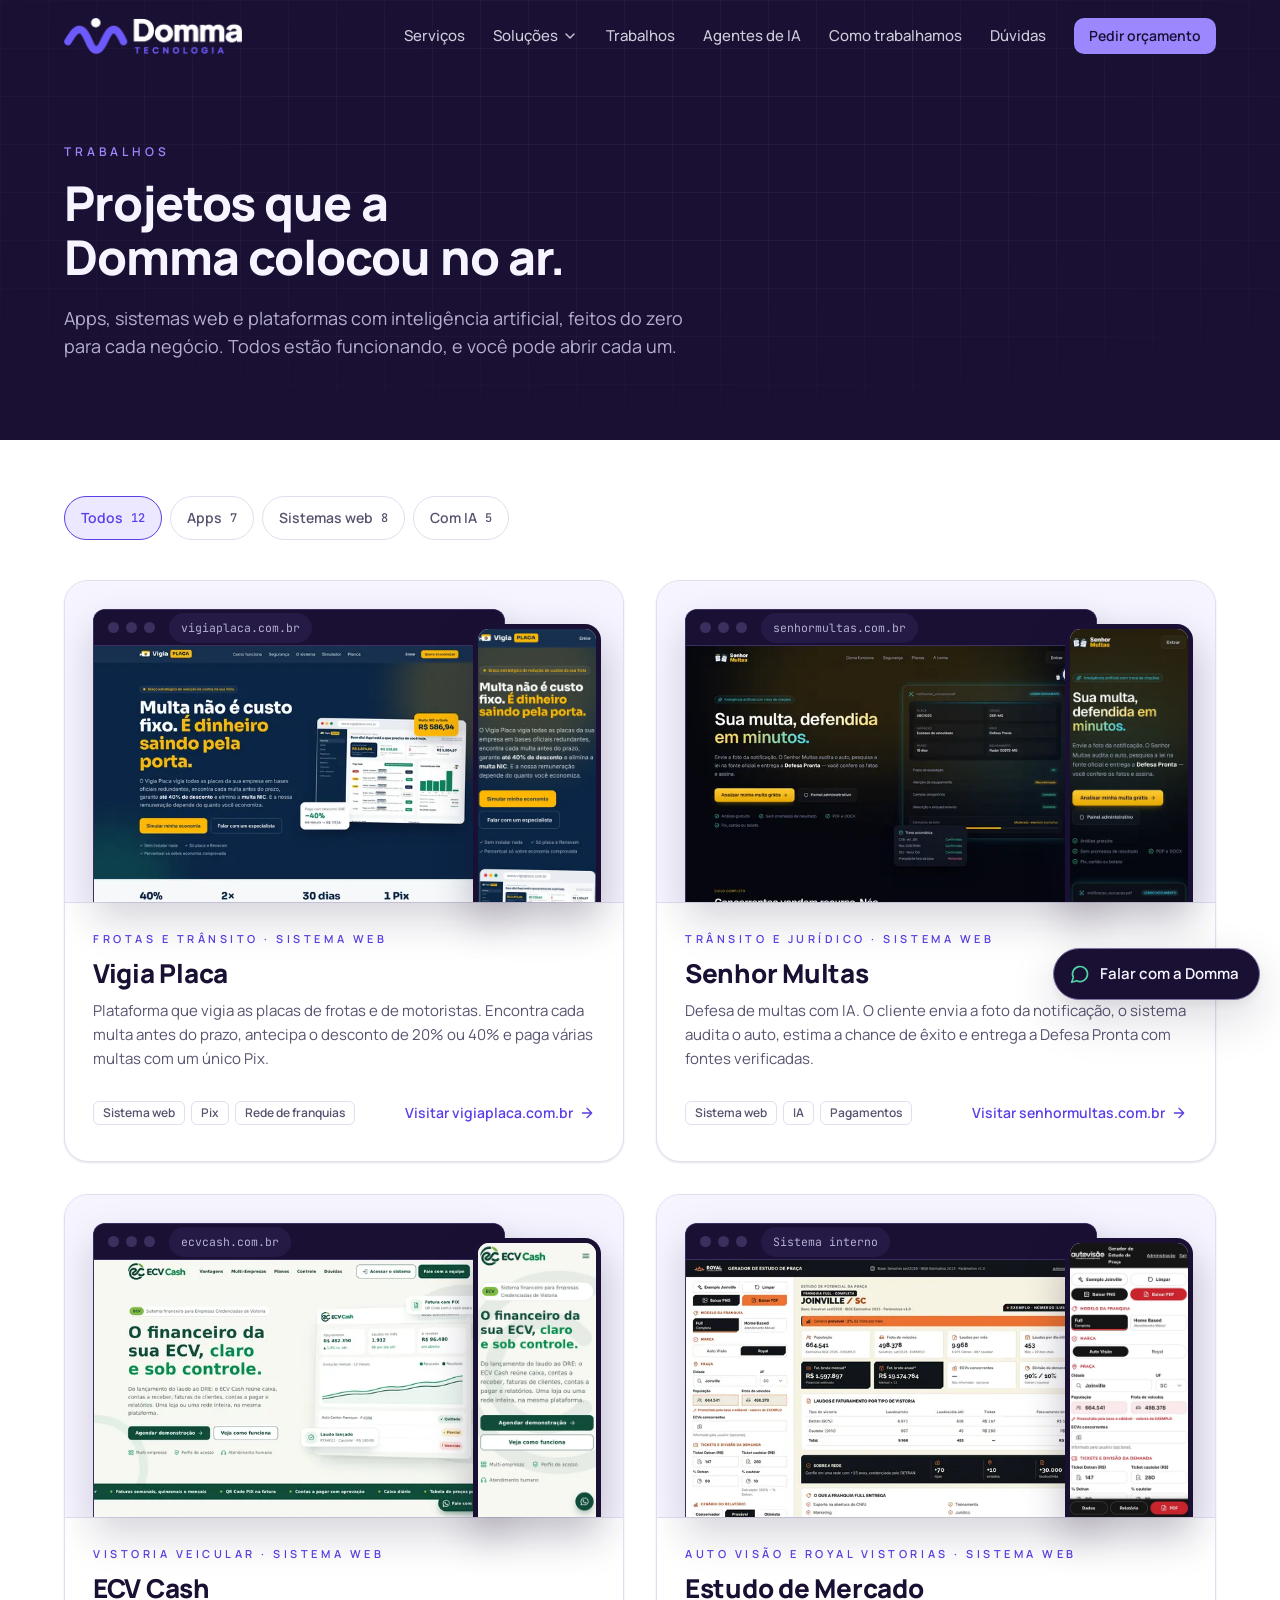
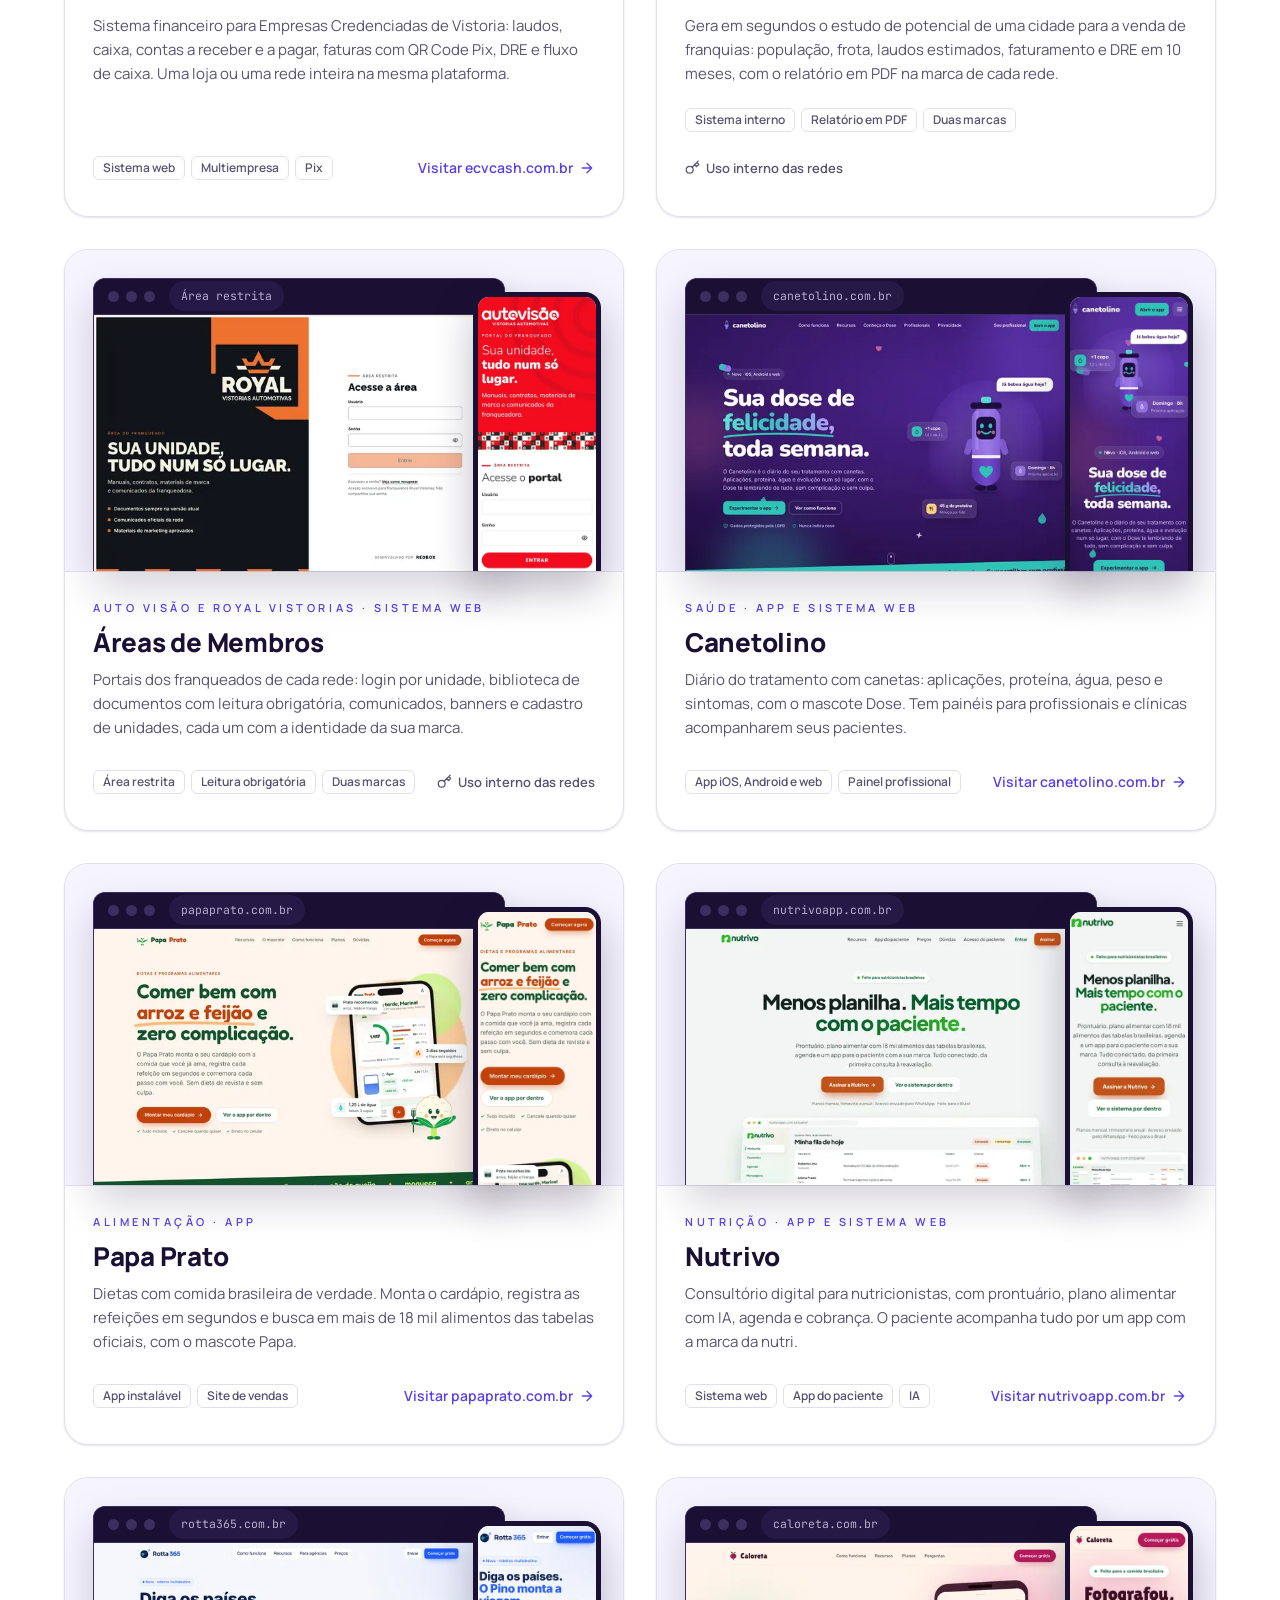
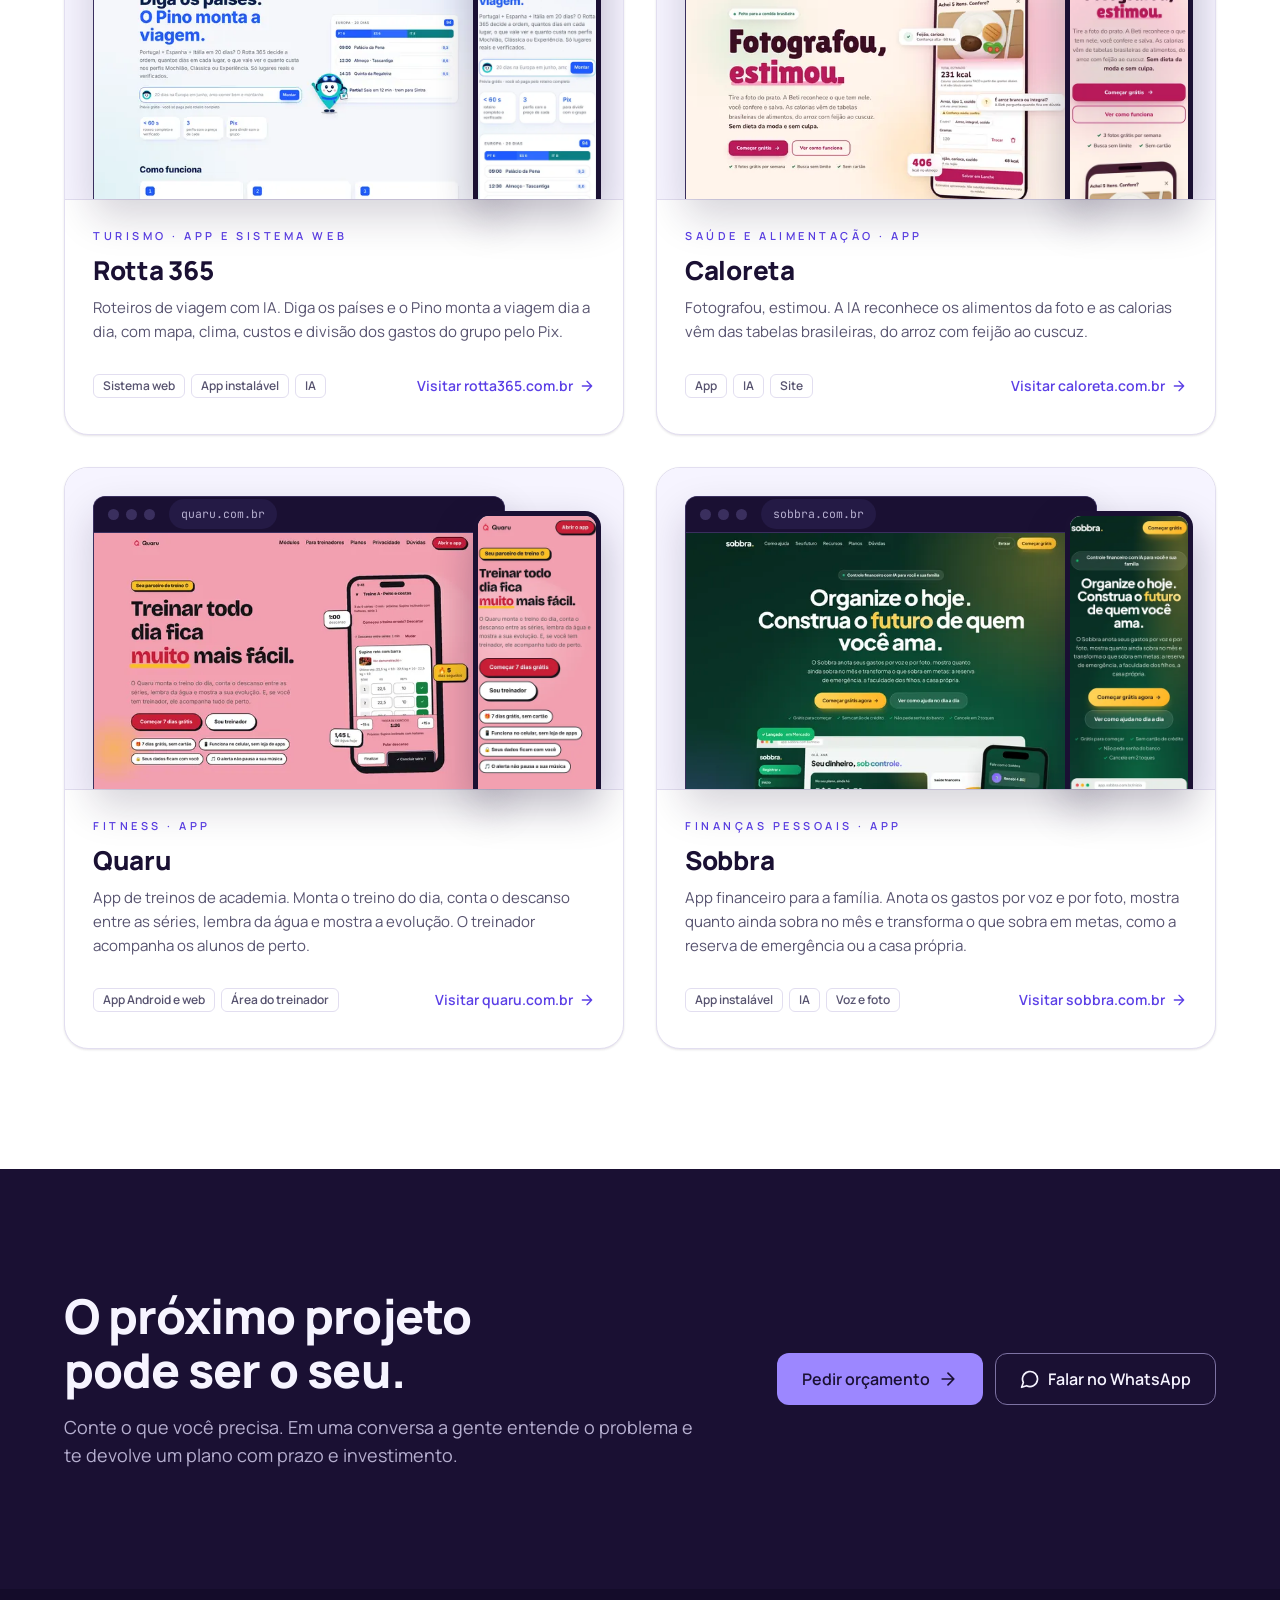
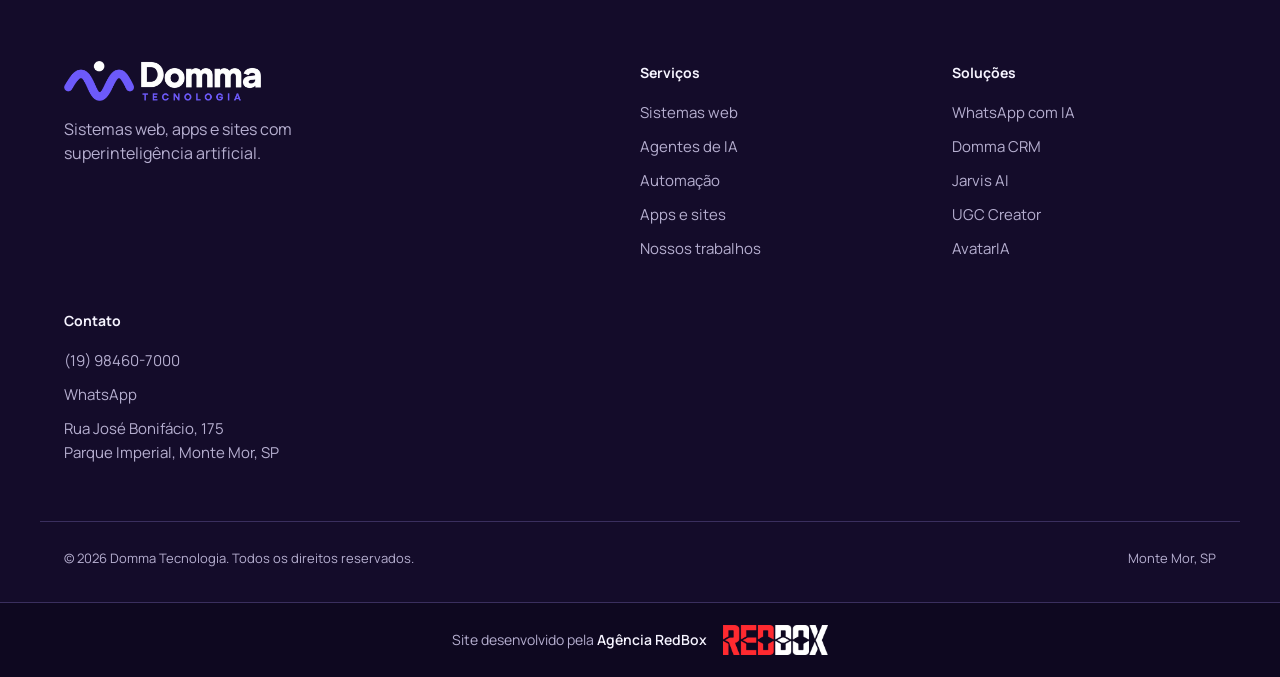
==== trabalhos.html @ 1224f09b "Adiciona ECV Cash, Estudo de Mercado, Áreas de Membros e Sobbra aos trabalhos A página Trabalhos pas" ====
<!doctype html>
<html lang="pt-BR">
<head>
  <meta charset="utf-8">
  <meta name="viewport" content="width=device-width, initial-scale=1">
  <title>Trabalhos · Domma Tecnologia</title>
  <meta name="description" content="Apps, sistemas web e plataformas com IA que a Domma Tecnologia desenvolveu e colocou no ar, para negócios de vistoria, trânsito, saúde, nutrição, turismo, fitness e finanças.">
  <meta name="theme-color" content="#1A1033">
  <!-- Link preview (WhatsApp, Instagram, LinkedIn, Facebook, X).
       Endereço oficial: dommasistemas.com.br. A imagem fica no endereço da Vercel, que funciona mesmo durante mudanças de DNS. -->
  <link rel="canonical" href="https://dommasistemas.com.br/trabalhos">
  <meta property="og:type" content="website">
  <meta property="og:locale" content="pt_BR">
  <meta property="og:site_name" content="Domma Tecnologia">
  <meta property="og:url" content="https://dommasistemas.com.br/trabalhos">
  <meta property="og:title" content="Trabalhos da Domma Tecnologia">
  <meta property="og:description" content="Apps, sistemas web e plataformas com IA que a Domma colocou no ar. Veja os projetos e peça o seu.">
  <meta property="og:image" content="https://site-domma-tecnologia.vercel.app/assets/og-image.png">
  <meta property="og:image:type" content="image/png">
  <meta property="og:image:width" content="1200">
  <meta property="og:image:height" content="630">
  <meta property="og:image:alt" content="Domma Tecnologia: sistemas, agentes de IA e automações que pensam com você.">
  <meta name="twitter:card" content="summary_large_image">
  <meta name="twitter:title" content="Trabalhos da Domma Tecnologia">
  <meta name="twitter:description" content="Sistemas, agentes de IA e automações que pensam com você. Peça um orçamento.">
  <meta name="twitter:image" content="https://site-domma-tecnologia.vercel.app/assets/og-image.png">

  <!-- Favicon -->
  <link rel="icon" href="assets/favicon.svg" type="image/svg+xml">
  <link rel="icon" href="assets/favicon-32.png" type="image/png" sizes="32x32">
  <link rel="apple-touch-icon" href="assets/apple-touch-icon.png" sizes="180x180">
  <link rel="manifest" href="site.webmanifest">
  <link rel="preconnect" href="https://fonts.googleapis.com">
  <link rel="preconnect" href="https://fonts.gstatic.com" crossorigin>
  <link href="https://fonts.googleapis.com/css2?family=JetBrains+Mono:wght@400;500;600&family=Manrope:wght@400;500;600;700;800&display=swap" rel="stylesheet">
  <link rel="stylesheet" href="styles.css">
</head>
<body class="pagina-trabalhos">
  <!-- Sprite: sinal Domma + ícones (traço Lucide, 2px, pontas arredondadas) -->
  <svg width="0" height="0" style="position:absolute" aria-hidden="true">
    <symbol id="sinal" viewBox="158 158 604 346">
      <circle class="sinal-dot" cx="459.5" cy="204.5" r="43.5"/>
      <path class="sinal-wave" d="M197 384C228 328 268 271 312 271C372 271 404 465 465 465C526 465 572 271 621 271C672 271 694 328 723 384" fill="none" stroke-width="73" stroke-linecap="round"/>
    </symbol>
    <symbol id="i-layout" viewBox="0 0 24 24"><rect x="3" y="3" width="18" height="18" rx="2"/><path d="M3 9h18M9 21V9"/></symbol>
    <symbol id="i-bot" viewBox="0 0 24 24"><path d="M12 8V4H8"/><rect x="4" y="8" width="16" height="12" rx="2"/><path d="M2 14h2M20 14h2M15 13v2M9 13v2"/></symbol>
    <symbol id="i-workflow" viewBox="0 0 24 24"><rect x="3" y="3" width="8" height="8" rx="2"/><path d="M7 11v4a2 2 0 0 0 2 2h4"/><rect x="13" y="13" width="8" height="8" rx="2"/></symbol>
    <symbol id="i-phone-app" viewBox="0 0 24 24"><rect x="5" y="2" width="14" height="20" rx="2"/><path d="M12 18h.01"/></symbol>
    <symbol id="i-plug" viewBox="0 0 24 24"><path d="M12 22v-5M9 8V2M15 8V2M18 8v5a4 4 0 0 1-4 4h-4a4 4 0 0 1-4-4V8z"/></symbol>
    <symbol id="i-compass" viewBox="0 0 24 24"><circle cx="12" cy="12" r="10"/><path d="m16.24 7.76-2.12 6.36-6.36 2.12 2.12-6.36z"/></symbol>
    <symbol id="i-arrow" viewBox="0 0 24 24"><path d="M5 12h14M12 5l7 7-7 7"/></symbol>
    <symbol id="i-check" viewBox="0 0 24 24"><path d="M20 6 9 17l-5-5"/></symbol>
    <symbol id="i-plus" viewBox="0 0 24 24"><path d="M5 12h14M12 5v14"/></symbol>
    <symbol id="i-map" viewBox="0 0 24 24"><path d="M20 10c0 5-5.5 10.2-7.4 11.8a1 1 0 0 1-1.2 0C9.5 20.2 4 15 4 10a8 8 0 0 1 16 0"/><circle cx="12" cy="10" r="3"/></symbol>
    <symbol id="i-phone" viewBox="0 0 24 24"><path d="M22 16.92v3a2 2 0 0 1-2.18 2 19.8 19.8 0 0 1-8.63-3.07 19.5 19.5 0 0 1-6-6A19.8 19.8 0 0 1 2.12 4.18 2 2 0 0 1 4.11 2h3a2 2 0 0 1 2 1.72c.13.96.36 1.9.7 2.81a2 2 0 0 1-.45 2.11L8.09 9.91a16 16 0 0 0 6 6l1.27-1.27a2 2 0 0 1 2.11-.45c.91.34 1.85.57 2.81.7A2 2 0 0 1 22 16.92"/></symbol>
    <symbol id="i-message" viewBox="0 0 24 24"><path d="M7.9 20A9 9 0 1 0 4 16.1L2 22z"/></symbol>
    <symbol id="i-calendar" viewBox="0 0 24 24"><rect x="3" y="4" width="18" height="18" rx="2"/><path d="M16 2v4M8 2v4M3 10h18"/></symbol>
    <symbol id="i-code" viewBox="0 0 24 24"><path d="m16 18 6-6-6-6M8 6l-6 6 6 6"/></symbol>
    <symbol id="i-key" viewBox="0 0 24 24"><circle cx="7.5" cy="15.5" r="5.5"/><path d="m21 2-9.6 9.6M15.5 7.5l3 3L22 7l-3-3"/></symbol>
    <symbol id="i-users" viewBox="0 0 24 24"><path d="M16 21v-2a4 4 0 0 0-4-4H6a4 4 0 0 0-4 4v2"/><circle cx="9" cy="7" r="4"/><path d="M22 21v-2a4 4 0 0 0-3-3.87M16 3.13a4 4 0 0 1 0 7.75"/></symbol>
    <symbol id="i-target" viewBox="0 0 24 24"><circle cx="12" cy="12" r="10"/><circle cx="12" cy="12" r="6"/><circle cx="12" cy="12" r="2"/></symbol>
    <symbol id="i-shield" viewBox="0 0 24 24"><path d="M20 13c0 5-3.5 7.5-7.66 8.95a1 1 0 0 1-.67-.01C7.5 20.5 4 18 4 13V6a1 1 0 0 1 1-1c2 0 4.5-1.2 6.24-2.72a1.17 1.17 0 0 1 1.52 0C14.51 3.81 17 5 19 5a1 1 0 0 1 1 1z"/></symbol>
    <symbol id="i-menu" viewBox="0 0 24 24"><path d="M4 6h16M4 12h16M4 18h16"/></symbol>
    <symbol id="i-chevron" viewBox="0 0 24 24"><path d="m6 9 6 6 6-6"/></symbol>
    <symbol id="i-x" viewBox="0 0 24 24"><path d="M18 6 6 18M6 6l12 12"/></symbol>
  </svg>

  <a class="skip" href="#conteudo">Pular para o conteúdo</a>

  <!-- ============ NAV ============ -->
  <header class="nav" id="nav">
    <div class="container nav-inner">
      <a href="/" class="logo" aria-label="Domma Tecnologia, voltar ao topo">
        <img class="logo-img logo-img-escuro" src="assets/domma-logo-escuro-720.png" width="720" height="146" alt="Domma Tecnologia"><img class="logo-img logo-img-claro" src="assets/domma-logo-claro-720.png" width="720" height="146" alt="" aria-hidden="true">
      </a>
      <nav class="nav-links" id="nav-links" aria-label="Principal">
        <a href="/#servicos">Serviços</a>
        <div class="nav-drop" id="nav-drop">
          <button type="button" class="nav-drop-btn" id="nav-drop-btn" aria-expanded="false" aria-controls="menu-solucoes">Soluções <svg class="ic" aria-hidden="true"><use href="#i-chevron"/></svg></button>
          <div class="nav-drop-menu" id="menu-solucoes">
            <a href="/#domma-chat"><b>WhatsApp com IA</b><span>Domma Chat</span></a>
            <a href="/#domma-crm"><b>Domma CRM</b><span>Funil de vendas sem código</span></a>
            <a href="/#jarvis-ai"><b>Jarvis AI</b><span>Assistente pessoal com IA</span><em>Acesso antecipado</em></a>
            <a href="/#ugc-creator"><b>UGC Creator</b><span>Vídeos UGC com IA</span><em>Acesso antecipado</em></a>
            <a href="/#avatar-ia"><b>AvatarIA</b><span>Gêmeo digital em vídeo</span><em>Acesso antecipado</em></a>
            <a class="nav-drop-todos" href="/#solucoes">Ver todas as soluções <svg class="ic" aria-hidden="true"><use href="#i-arrow"/></svg></a>
          </div>
        </div>
        <a href="/trabalhos">Trabalhos</a>
        <a href="/#agentes">Agentes de IA</a>
        <a href="/#processo">Como trabalhamos</a>
        <a href="/#faq">Dúvidas</a>
        <a href="/#contato" class="btn btn-primary btn-sm nav-cta">Pedir orçamento</a>
      </nav>
      <button class="nav-toggle" id="nav-toggle" aria-label="Abrir menu" aria-expanded="false" aria-controls="nav-links">
        <svg class="ic"><use href="#i-menu"/></svg>
      </button>
    </div>
  </header>

  <main id="conteudo">
    <section class="trabalhos-hero">
      <div class="hero-grid" aria-hidden="true"></div>
      <div class="container">
        <p class="eyebrow eyebrow-inverse reveal">Trabalhos</p>
        <h1 class="display reveal">Projetos que a Domma colocou no ar.</h1>
        <p class="body-lg reveal">Apps, sistemas web e plataformas com inteligência artificial, feitos do zero para cada negócio. Todos estão funcionando, e você pode abrir cada um.</p>
      </div>
    </section>

    <section class="section trabalhos-lista">
      <div class="container">
          <div class="filtros" role="group" aria-label="Filtrar trabalhos">
            <button type="button" class="filtro" aria-pressed="true" data-filtro="todos">Todos <span>12</span></button>
            <button type="button" class="filtro" aria-pressed="false" data-filtro="app">Apps <span>7</span></button>
            <button type="button" class="filtro" aria-pressed="false" data-filtro="sistema">Sistemas web <span>8</span></button>
            <button type="button" class="filtro" aria-pressed="false" data-filtro="ia">Com IA <span>5</span></button>
          </div>
        <p class="filtro-vazio" id="filtro-vazio" hidden>Nenhum trabalho nessa categoria.</p>
        <div class="trabalhos-grade" id="trabalhos-grade">
        <article class="trabalho reveal" id="vigia-placa" data-filtros="sistema">
          <div class="trabalho-midia">
            <div class="janela">
              <div class="janela-barra"><span class="dots"><i></i><i></i><i></i></span><span class="janela-url mono">vigiaplaca.com.br</span></div>
              <img src="assets/trabalhos/vigia-placa.webp" srcset="assets/trabalhos/vigia-placa-600.webp 600w, assets/trabalhos/vigia-placa.webp 1200w" sizes="(max-width: 860px) 100vw, 560px" width="1200" height="750" alt="Página do Vigia Placa no computador" loading="lazy">
            </div>
            <img class="trabalho-cel" src="assets/trabalhos/vigia-placa-cel.webp" width="300" height="650" alt="Página do Vigia Placa no celular" loading="lazy">
          </div>
          <div class="trabalho-corpo">
            <p class="eyebrow">Frotas e trânsito · Sistema web</p>
            <h2>Vigia Placa</h2>
            <p>Plataforma que vigia as placas de frotas e de motoristas. Encontra cada multa antes do prazo, antecipa o desconto de 20% ou 40% e paga várias multas com um único Pix.</p>
            <div class="trabalho-rodape">
              <div class="badges"><span class="badge">Sistema web</span><span class="badge">Pix</span><span class="badge">Rede de franquias</span></div>
              <a class="trabalho-link" href="https://www.vigiaplaca.com.br" target="_blank" rel="noopener">Visitar vigiaplaca.com.br <svg class="ic" aria-hidden="true"><use href="#i-arrow"/></svg></a>
            </div>
          </div>
        </article>
        <article class="trabalho reveal" id="senhor-multas" data-filtros="sistema ia">
          <div class="trabalho-midia">
            <div class="janela">
              <div class="janela-barra"><span class="dots"><i></i><i></i><i></i></span><span class="janela-url mono">senhormultas.com.br</span></div>
              <img src="assets/trabalhos/senhor-multas.webp" srcset="assets/trabalhos/senhor-multas-600.webp 600w, assets/trabalhos/senhor-multas.webp 1200w" sizes="(max-width: 860px) 100vw, 560px" width="1200" height="750" alt="Página do Senhor Multas no computador" loading="lazy">
            </div>
            <img class="trabalho-cel" src="assets/trabalhos/senhor-multas-cel.webp" width="300" height="650" alt="Página do Senhor Multas no celular" loading="lazy">
          </div>
          <div class="trabalho-corpo">
            <p class="eyebrow">Trânsito e jurídico · Sistema web</p>
            <h2>Senhor Multas</h2>
            <p>Defesa de multas com IA. O cliente envia a foto da notificação, o sistema audita o auto, estima a chance de êxito e entrega a Defesa Pronta com fontes verificadas.</p>
            <div class="trabalho-rodape">
              <div class="badges"><span class="badge">Sistema web</span><span class="badge">IA</span><span class="badge">Pagamentos</span></div>
              <a class="trabalho-link" href="https://senhormultas.com.br" target="_blank" rel="noopener">Visitar senhormultas.com.br <svg class="ic" aria-hidden="true"><use href="#i-arrow"/></svg></a>
            </div>
          </div>
        </article>
        <article class="trabalho reveal" id="ecv-cash" data-filtros="sistema">
          <div class="trabalho-midia">
            <div class="janela">
              <div class="janela-barra"><span class="dots"><i></i><i></i><i></i></span><span class="janela-url mono">ecvcash.com.br</span></div>
              <img src="assets/trabalhos/ecv-cash.webp" srcset="assets/trabalhos/ecv-cash-600.webp 600w, assets/trabalhos/ecv-cash.webp 1200w" sizes="(max-width: 860px) 100vw, 560px" width="1200" height="750" alt="Página do ECV Cash no computador" loading="lazy">
            </div>
            <img class="trabalho-cel" src="assets/trabalhos/ecv-cash-cel.webp" width="300" height="650" alt="Página do ECV Cash no celular" loading="lazy">
          </div>
          <div class="trabalho-corpo">
            <p class="eyebrow">Vistoria veicular · Sistema web</p>
            <h2>ECV Cash</h2>
            <p>Sistema financeiro para Empresas Credenciadas de Vistoria: laudos, caixa, contas a receber e a pagar, faturas com QR Code Pix, DRE e fluxo de caixa. Uma loja ou uma rede inteira na mesma plataforma.</p>
            <div class="trabalho-rodape">
              <div class="badges"><span class="badge">Sistema web</span><span class="badge">Multiempresa</span><span class="badge">Pix</span></div>
              <a class="trabalho-link" href="https://ecvcash.com.br" target="_blank" rel="noopener">Visitar ecvcash.com.br <svg class="ic" aria-hidden="true"><use href="#i-arrow"/></svg></a>
            </div>
          </div>
        </article>
        <article class="trabalho reveal" id="estudo-mercado" data-filtros="sistema">
          <div class="trabalho-midia">
            <div class="janela">
              <div class="janela-barra"><span class="dots"><i></i><i></i><i></i></span><span class="janela-url mono">Sistema interno</span></div>
              <img src="assets/trabalhos/estudo-mercado.webp" srcset="assets/trabalhos/estudo-mercado-600.webp 600w, assets/trabalhos/estudo-mercado.webp 1200w" sizes="(max-width: 860px) 100vw, 560px" width="1200" height="750" alt="Página do Estudo de Mercado no computador" loading="lazy">
            </div>
            <img class="trabalho-cel" src="assets/trabalhos/estudo-mercado-cel.webp" width="300" height="650" alt="Página do Estudo de Mercado no celular" loading="lazy">
          </div>
          <div class="trabalho-corpo">
            <p class="eyebrow">Auto Visão e Royal Vistorias · Sistema web</p>
            <h2>Estudo de Mercado</h2>
            <p>Gera em segundos o estudo de potencial de uma cidade para a venda de franquias: população, frota, laudos estimados, faturamento e DRE em 10 meses, com o relatório em PDF na marca de cada rede.</p>
            <div class="trabalho-rodape">
              <div class="badges"><span class="badge">Sistema interno</span><span class="badge">Relatório em PDF</span><span class="badge">Duas marcas</span></div>
              <span class="trabalho-interno"><svg class="ic" aria-hidden="true"><use href="#i-key"/></svg> Uso interno das redes</span>
            </div>
          </div>
        </article>
        <article class="trabalho reveal" id="areas-membros" data-filtros="sistema">
          <div class="trabalho-midia">
            <div class="janela">
              <div class="janela-barra"><span class="dots"><i></i><i></i><i></i></span><span class="janela-url mono">Área restrita</span></div>
              <img src="assets/trabalhos/areas-membros.webp" srcset="assets/trabalhos/areas-membros-600.webp 600w, assets/trabalhos/areas-membros.webp 1200w" sizes="(max-width: 860px) 100vw, 560px" width="1200" height="750" alt="Página do Áreas de Membros no computador" loading="lazy">
            </div>
            <img class="trabalho-cel" src="assets/trabalhos/areas-membros-cel.webp" width="300" height="650" alt="Página do Áreas de Membros no celular" loading="lazy">
          </div>
          <div class="trabalho-corpo">
            <p class="eyebrow">Auto Visão e Royal Vistorias · Sistema web</p>
            <h2>Áreas de Membros</h2>
            <p>Portais dos franqueados de cada rede: login por unidade, biblioteca de documentos com leitura obrigatória, comunicados, banners e cadastro de unidades, cada um com a identidade da sua marca.</p>
            <div class="trabalho-rodape">
              <div class="badges"><span class="badge">Área restrita</span><span class="badge">Leitura obrigatória</span><span class="badge">Duas marcas</span></div>
              <span class="trabalho-interno"><svg class="ic" aria-hidden="true"><use href="#i-key"/></svg> Uso interno das redes</span>
            </div>
          </div>
        </article>
        <article class="trabalho reveal" id="canetolino" data-filtros="app sistema">
          <div class="trabalho-midia">
            <div class="janela">
              <div class="janela-barra"><span class="dots"><i></i><i></i><i></i></span><span class="janela-url mono">canetolino.com.br</span></div>
              <img src="assets/trabalhos/canetolino.webp" srcset="assets/trabalhos/canetolino-600.webp 600w, assets/trabalhos/canetolino.webp 1200w" sizes="(max-width: 860px) 100vw, 560px" width="1200" height="750" alt="Página do Canetolino no computador" loading="lazy">
            </div>
            <img class="trabalho-cel" src="assets/trabalhos/canetolino-cel.webp" width="300" height="650" alt="Página do Canetolino no celular" loading="lazy">
          </div>
          <div class="trabalho-corpo">
            <p class="eyebrow">Saúde · App e Sistema web</p>
            <h2>Canetolino</h2>
            <p>Diário do tratamento com canetas: aplicações, proteína, água, peso e sintomas, com o mascote Dose. Tem painéis para profissionais e clínicas acompanharem seus pacientes.</p>
            <div class="trabalho-rodape">
              <div class="badges"><span class="badge">App iOS, Android e web</span><span class="badge">Painel profissional</span></div>
              <a class="trabalho-link" href="https://canetolino.com.br" target="_blank" rel="noopener">Visitar canetolino.com.br <svg class="ic" aria-hidden="true"><use href="#i-arrow"/></svg></a>
            </div>
          </div>
        </article>
        <article class="trabalho reveal" id="papa-prato" data-filtros="app">
          <div class="trabalho-midia">
            <div class="janela">
              <div class="janela-barra"><span class="dots"><i></i><i></i><i></i></span><span class="janela-url mono">papaprato.com.br</span></div>
              <img src="assets/trabalhos/papa-prato.webp" srcset="assets/trabalhos/papa-prato-600.webp 600w, assets/trabalhos/papa-prato.webp 1200w" sizes="(max-width: 860px) 100vw, 560px" width="1200" height="750" alt="Página do Papa Prato no computador" loading="lazy">
            </div>
            <img class="trabalho-cel" src="assets/trabalhos/papa-prato-cel.webp" width="300" height="650" alt="Página do Papa Prato no celular" loading="lazy">
          </div>
          <div class="trabalho-corpo">
            <p class="eyebrow">Alimentação · App</p>
            <h2>Papa Prato</h2>
            <p>Dietas com comida brasileira de verdade. Monta o cardápio, registra as refeições em segundos e busca em mais de 18 mil alimentos das tabelas oficiais, com o mascote Papa.</p>
            <div class="trabalho-rodape">
              <div class="badges"><span class="badge">App instalável</span><span class="badge">Site de vendas</span></div>
              <a class="trabalho-link" href="https://papaprato.com.br" target="_blank" rel="noopener">Visitar papaprato.com.br <svg class="ic" aria-hidden="true"><use href="#i-arrow"/></svg></a>
            </div>
          </div>
        </article>
        <article class="trabalho reveal" id="nutrivo" data-filtros="app sistema ia">
          <div class="trabalho-midia">
            <div class="janela">
              <div class="janela-barra"><span class="dots"><i></i><i></i><i></i></span><span class="janela-url mono">nutrivoapp.com.br</span></div>
              <img src="assets/trabalhos/nutrivo.webp" srcset="assets/trabalhos/nutrivo-600.webp 600w, assets/trabalhos/nutrivo.webp 1200w" sizes="(max-width: 860px) 100vw, 560px" width="1200" height="750" alt="Página do Nutrivo no computador" loading="lazy">
            </div>
            <img class="trabalho-cel" src="assets/trabalhos/nutrivo-cel.webp" width="300" height="650" alt="Página do Nutrivo no celular" loading="lazy">
          </div>
          <div class="trabalho-corpo">
            <p class="eyebrow">Nutrição · App e Sistema web</p>
            <h2>Nutrivo</h2>
            <p>Consultório digital para nutricionistas, com prontuário, plano alimentar com IA, agenda e cobrança. O paciente acompanha tudo por um app com a marca da nutri.</p>
            <div class="trabalho-rodape">
              <div class="badges"><span class="badge">Sistema web</span><span class="badge">App do paciente</span><span class="badge">IA</span></div>
              <a class="trabalho-link" href="https://nutrivoapp.com.br" target="_blank" rel="noopener">Visitar nutrivoapp.com.br <svg class="ic" aria-hidden="true"><use href="#i-arrow"/></svg></a>
            </div>
          </div>
        </article>
        <article class="trabalho reveal" id="rotta365" data-filtros="app sistema ia">
          <div class="trabalho-midia">
            <div class="janela">
              <div class="janela-barra"><span class="dots"><i></i><i></i><i></i></span><span class="janela-url mono">rotta365.com.br</span></div>
              <img src="assets/trabalhos/rotta365.webp" srcset="assets/trabalhos/rotta365-600.webp 600w, assets/trabalhos/rotta365.webp 1200w" sizes="(max-width: 860px) 100vw, 560px" width="1200" height="750" alt="Página do Rotta 365 no computador" loading="lazy">
            </div>
            <img class="trabalho-cel" src="assets/trabalhos/rotta365-cel.webp" width="300" height="650" alt="Página do Rotta 365 no celular" loading="lazy">
          </div>
          <div class="trabalho-corpo">
            <p class="eyebrow">Turismo · App e Sistema web</p>
            <h2>Rotta 365</h2>
            <p>Roteiros de viagem com IA. Diga os países e o Pino monta a viagem dia a dia, com mapa, clima, custos e divisão dos gastos do grupo pelo Pix.</p>
            <div class="trabalho-rodape">
              <div class="badges"><span class="badge">Sistema web</span><span class="badge">App instalável</span><span class="badge">IA</span></div>
              <a class="trabalho-link" href="https://rotta365.com.br" target="_blank" rel="noopener">Visitar rotta365.com.br <svg class="ic" aria-hidden="true"><use href="#i-arrow"/></svg></a>
            </div>
          </div>
        </article>
        <article class="trabalho reveal" id="caloreta" data-filtros="app ia">
          <div class="trabalho-midia">
            <div class="janela">
              <div class="janela-barra"><span class="dots"><i></i><i></i><i></i></span><span class="janela-url mono">caloreta.com.br</span></div>
              <img src="assets/trabalhos/caloreta.webp" srcset="assets/trabalhos/caloreta-600.webp 600w, assets/trabalhos/caloreta.webp 1200w" sizes="(max-width: 860px) 100vw, 560px" width="1200" height="750" alt="Página do Caloreta no computador" loading="lazy">
            </div>
            <img class="trabalho-cel" src="assets/trabalhos/caloreta-cel.webp" width="300" height="650" alt="Página do Caloreta no celular" loading="lazy">
          </div>
          <div class="trabalho-corpo">
            <p class="eyebrow">Saúde e alimentação · App</p>
            <h2>Caloreta</h2>
            <p>Fotografou, estimou. A IA reconhece os alimentos da foto e as calorias vêm das tabelas brasileiras, do arroz com feijão ao cuscuz.</p>
            <div class="trabalho-rodape">
              <div class="badges"><span class="badge">App</span><span class="badge">IA</span><span class="badge">Site</span></div>
              <a class="trabalho-link" href="https://caloreta.com.br" target="_blank" rel="noopener">Visitar caloreta.com.br <svg class="ic" aria-hidden="true"><use href="#i-arrow"/></svg></a>
            </div>
          </div>
        </article>
        <article class="trabalho reveal" id="quaru" data-filtros="app">
          <div class="trabalho-midia">
            <div class="janela">
              <div class="janela-barra"><span class="dots"><i></i><i></i><i></i></span><span class="janela-url mono">quaru.com.br</span></div>
              <img src="assets/trabalhos/quaru.webp" srcset="assets/trabalhos/quaru-600.webp 600w, assets/trabalhos/quaru.webp 1200w" sizes="(max-width: 860px) 100vw, 560px" width="1200" height="750" alt="Página do Quaru no computador" loading="lazy">
            </div>
            <img class="trabalho-cel" src="assets/trabalhos/quaru-cel.webp" width="300" height="650" alt="Página do Quaru no celular" loading="lazy">
          </div>
          <div class="trabalho-corpo">
            <p class="eyebrow">Fitness · App</p>
            <h2>Quaru</h2>
            <p>App de treinos de academia. Monta o treino do dia, conta o descanso entre as séries, lembra da água e mostra a evolução. O treinador acompanha os alunos de perto.</p>
            <div class="trabalho-rodape">
              <div class="badges"><span class="badge">App Android e web</span><span class="badge">Área do treinador</span></div>
              <a class="trabalho-link" href="https://quaru.com.br" target="_blank" rel="noopener">Visitar quaru.com.br <svg class="ic" aria-hidden="true"><use href="#i-arrow"/></svg></a>
            </div>
          </div>
        </article>
        <article class="trabalho reveal" id="sobbra" data-filtros="app ia">
          <div class="trabalho-midia">
            <div class="janela">
              <div class="janela-barra"><span class="dots"><i></i><i></i><i></i></span><span class="janela-url mono">sobbra.com.br</span></div>
              <img src="assets/trabalhos/sobbra.webp" srcset="assets/trabalhos/sobbra-600.webp 600w, assets/trabalhos/sobbra.webp 1200w" sizes="(max-width: 860px) 100vw, 560px" width="1200" height="750" alt="Página do Sobbra no computador" loading="lazy">
            </div>
            <img class="trabalho-cel" src="assets/trabalhos/sobbra-cel.webp" width="300" height="650" alt="Página do Sobbra no celular" loading="lazy">
          </div>
          <div class="trabalho-corpo">
            <p class="eyebrow">Finanças pessoais · App</p>
            <h2>Sobbra</h2>
            <p>App financeiro para a família. Anota os gastos por voz e por foto, mostra quanto ainda sobra no mês e transforma o que sobra em metas, como a reserva de emergência ou a casa própria.</p>
            <div class="trabalho-rodape">
              <div class="badges"><span class="badge">App instalável</span><span class="badge">IA</span><span class="badge">Voz e foto</span></div>
              <a class="trabalho-link" href="https://sobbra.com.br" target="_blank" rel="noopener">Visitar sobbra.com.br <svg class="ic" aria-hidden="true"><use href="#i-arrow"/></svg></a>
            </div>
          </div>
        </article>
        </div>
      </div>
    </section>

    <section class="section trabalhos-cta">
      <div class="container trabalhos-cta-inner reveal">
        <div>
          <h2 class="display">O próximo projeto pode ser o seu.</h2>
          <p class="body-lg">Conte o que você precisa. Em uma conversa a gente entende o problema e te devolve um plano com prazo e investimento.</p>
        </div>
        <div class="trabalhos-cta-acoes">
          <a class="btn btn-primary btn-lg" href="/#contato">Pedir orçamento <svg class="ic"><use href="#i-arrow"/></svg></a>
          <a class="btn btn-secondary-inverse btn-lg" href="https://wa.me/5519984607000?text=Ol%C3%A1%2C%20Domma!%20Vi%20os%20trabalhos%20no%20site%20e%20quero%20conversar%20sobre%20um%20projeto." target="_blank" rel="noopener"><svg class="ic"><use href="#i-message"/></svg> Falar no WhatsApp</a>
        </div>
      </div>
    </section>
  </main>

  <!-- ============ FOOTER ============ -->
  <footer class="footer">
    <div class="container footer-inner">
      <div class="footer-brand">
        <a href="/" class="logo logo-inverse" aria-label="Domma Tecnologia">
          <img class="logo-img" src="assets/domma-logo-escuro-720.png" width="720" height="146" alt="Domma Tecnologia" loading="lazy">
        </a>
        <p>Sistemas web, apps e sites com superinteligência artificial.</p>
      </div>
      <div class="footer-col">
        <h4>Serviços</h4>
        <a href="/#servicos">Sistemas web</a>
        <a href="/#agentes">Agentes de IA</a>
        <a href="/#servicos">Automação</a>
        <a href="/#servicos">Apps e sites</a>
        <a href="/trabalhos">Nossos trabalhos</a>
      </div>
      <div class="footer-col">
        <h4>Soluções</h4>
        <a href="/#domma-chat">WhatsApp com IA</a>
        <a href="/#domma-crm">Domma CRM</a>
        <a href="/#jarvis-ai">Jarvis AI</a>
        <a href="/#ugc-creator">UGC Creator</a>
        <a href="/#avatar-ia">AvatarIA</a>
      </div>
      <div class="footer-col">
        <h4>Contato</h4>
        <a href="tel:+5519984607000">(19) 98460-7000</a>
        <a href="https://wa.me/5519984607000" target="_blank" rel="noopener">WhatsApp</a>
        <span>Rua José Bonifácio, 175<br>Parque Imperial, Monte Mor, SP</span>
      </div>
    </div>
    <div class="container footer-bottom">
      <span>© <span id="year">2026</span> Domma Tecnologia. Todos os direitos reservados.</span>
      <span>Monte Mor, SP</span>
    </div>
    <div class="credit-band">
      <p class="container credit">
        <span>Site desenvolvido pela <strong>Agência RedBox</strong></span>
        <img src="assets/redbox-branco.png" alt="" width="140" height="40" loading="lazy">
      </p>
    </div>
  </footer>

  <a class="wa-float" href="https://wa.me/5519984607000?text=Ol%C3%A1%2C%20Domma!" target="_blank" rel="noopener" aria-label="Falar com a Domma no WhatsApp">
    <svg class="ic"><use href="#i-message"/></svg><span>Falar com a Domma</span>
  </a>

  <script src="trabalhos.js"></script>
</body>
</html>
---- styles.css ----
/* =========================================================
   Domma Tecnologia · site institucional
   Tokens extraídos do Design System v1 (nov/2026)
   ========================================================= */
:root {
  /* marca (fixas) */
  --brand-violet: #7B61FF;
  --brand-ink: #1A1033;
  --brand-mist: #F6F4FF;

  /* tema claro */
  --surface: #FFFFFF;
  --surface-subtle: #F6F4FF;
  --surface-raised: #FFFFFF;
  --surface-inverse: #1A1033;
  --ink: #1A1033;
  --ink-muted: #585470;
  --ink-inverse: #F6F4FF;
  --accent: #5B3FE6;
  --accent-hover: #4A2FD1;
  --on-accent: #FFFFFF;
  --accent-soft: #ECE8FF;
  --border: #E2DEF0;
  --border-strong: #8E86A8;
  --success: #0F7A5A;
  --success-soft: #E3F5EE;
  --danger: #C4314B;

  /* tons fixos do "modo escuro" para blocos de tinta (hero, manifesto, contato) */
  --dk-surface: #1A1033;
  --dk-subtle: #140C2A;
  --dk-raised: #241A45;
  --dk-muted: #B6AFD0;
  --dk-accent: #9C87FF;
  --dk-accent-hover: #B3A3FF;
  --dk-accent-soft: #2E2160;
  --dk-border: #3A2F5E;
  --dk-border-strong: #7D72A3;
  --dk-success: #4FD1A5;

  /* forma */
  --radius-sm: 6px;
  --radius-md: 10px;
  --radius-lg: 16px;
  --radius-xl: 24px;
  --radius-pill: 999px;
  --shadow-sm: 0 1px 2px rgba(26, 16, 51, .06), 0 1px 3px rgba(26, 16, 51, .06);
  --shadow-md: 0 4px 12px rgba(26, 16, 51, .08), 0 2px 4px rgba(26, 16, 51, .05);
  --shadow-lg: 0 18px 48px rgba(26, 16, 51, .16), 0 4px 12px rgba(26, 16, 51, .06);

  /* movimento: a senoide da onda */
  --ease: cubic-bezier(0.45, 0, 0.55, 1);
  --t-fast: 160ms;
  --t-med: 240ms;

  --font: "Manrope", system-ui, -apple-system, "Segoe UI", sans-serif;
  --mono: "JetBrains Mono", ui-monospace, "SFMono-Regular", Menlo, monospace;

  --container: 1200px;
  --nav-h: 72px;
  color-scheme: light;
}

@media (prefers-color-scheme: dark) {
  :root:not([data-theme="light"]) .nav.scrolled .logo-img-escuro, :root:not([data-theme="light"]) .nav.menu-open .logo-img-escuro { display: block; }
  :root:not([data-theme="light"]) .nav.scrolled .logo-img-claro, :root:not([data-theme="light"]) .nav.menu-open .logo-img-claro { display: none; }
  :root:not([data-theme="light"]) {
    --surface: #1A1033;
    --surface-subtle: #140C2A;
    --surface-raised: #241A45;
    --surface-inverse: #F6F4FF;
    --ink: #F6F4FF;
    --ink-muted: #B6AFD0;
    --ink-inverse: #1A1033;
    --accent: #9C87FF;
    --accent-hover: #B3A3FF;
    --on-accent: #1A1033;
    --accent-soft: #2E2160;
    --border: #3A2F5E;
    --border-strong: #7D72A3;
    --success: #4FD1A5;
    --success-soft: #0E2A24;
    --danger: #FF8A9A;
    --shadow-sm: 0 1px 2px rgba(0, 0, 0, .3);
    --shadow-md: 0 4px 12px rgba(0, 0, 0, .35);
    --shadow-lg: 0 18px 48px rgba(0, 0, 0, .45);
    color-scheme: dark;
  }
}
:root[data-theme="dark"] .nav.scrolled .logo-img-escuro, :root[data-theme="dark"] .nav.menu-open .logo-img-escuro { display: block; }
:root[data-theme="dark"] .nav.scrolled .logo-img-claro, :root[data-theme="dark"] .nav.menu-open .logo-img-claro { display: none; }
:root[data-theme="dark"] {
    --surface: #1A1033;
    --surface-subtle: #140C2A;
    --surface-raised: #241A45;
    --surface-inverse: #F6F4FF;
    --ink: #F6F4FF;
    --ink-muted: #B6AFD0;
    --ink-inverse: #1A1033;
    --accent: #9C87FF;
    --accent-hover: #B3A3FF;
    --on-accent: #1A1033;
    --accent-soft: #2E2160;
    --border: #3A2F5E;
    --border-strong: #7D72A3;
    --success: #4FD1A5;
    --success-soft: #0E2A24;
    --danger: #FF8A9A;
    --shadow-sm: 0 1px 2px rgba(0, 0, 0, .3);
    --shadow-md: 0 4px 12px rgba(0, 0, 0, .35);
    --shadow-lg: 0 18px 48px rgba(0, 0, 0, .45);
    color-scheme: dark;
}

/* ---------- base ---------- */
*, *::before, *::after { box-sizing: border-box; }
html { scroll-behavior: smooth; scroll-padding-top: var(--nav-h); -webkit-text-size-adjust: 100%; }
body {
  margin: 0;
  font-family: var(--font);
  font-size: 16px;
  line-height: 24px;
  color: var(--ink);
  background: var(--surface);
  -webkit-font-smoothing: antialiased;
  overflow-x: hidden;
}
img, svg { display: block; }
a { color: inherit; text-decoration: none; }
p { margin: 0; }
h1, h2, h3, h4 { margin: 0; font-weight: 700; text-wrap: balance; }
p, li, summary { text-wrap: pretty; }
ul, ol { margin: 0; padding: 0; list-style: none; }
button, input, textarea { font: inherit; color: inherit; }
::selection { background: var(--accent-soft); color: var(--ink); }

:focus-visible { outline: 2px solid var(--accent); outline-offset: 2px; border-radius: 4px; }

.container { width: 100%; max-width: var(--container); margin: 0 auto; padding-left: max(24px, env(safe-area-inset-left, 0px)); padding-right: max(24px, env(safe-area-inset-right, 0px)); }
.mono { font-family: var(--mono); }
.muted { color: var(--ink-muted); }
.ic { width: 20px; height: 20px; fill: none; stroke: currentColor; stroke-width: 2; stroke-linecap: round; stroke-linejoin: round; flex-shrink: 0; }

.skip { position: absolute; left: 16px; top: -100px; z-index: 100; background: var(--accent); color: var(--on-accent); padding: 10px 16px; border-radius: var(--radius-md); }
.skip:focus { top: 16px; }

/* ---------- tipografia ---------- */
.display-xl { font-size: clamp(40px, 6vw, 64px); line-height: 1.07; font-weight: 800; letter-spacing: -0.02em; }
.display { font-size: clamp(32px, 4.4vw, 48px); line-height: 1.13; font-weight: 800; letter-spacing: -0.02em; }
h3 { font-size: 20px; line-height: 28px; }
.body-lg { font-size: 18px; line-height: 28px; }
.eyebrow {
  font-size: 12px; line-height: 16px; font-weight: 600; letter-spacing: .32em; text-transform: uppercase;
  color: var(--accent); margin-bottom: 16px;
}
.eyebrow-inverse { color: var(--dk-accent); }

/* ---------- sinal ---------- */
.sinal-dot { fill: var(--sinal-dot, var(--brand-ink)); }
.sinal-wave { stroke: var(--brand-violet); }

/* ---------- botões ---------- */
.btn {
  display: inline-flex; align-items: center; justify-content: center; gap: 8px;
  height: 40px; padding: 0 18px; border-radius: var(--radius-md);
  font-weight: 600; font-size: 15px; white-space: nowrap; cursor: pointer;
  border: 1px solid transparent;
  transition: background-color var(--t-fast) var(--ease), color var(--t-fast) var(--ease),
              border-color var(--t-fast) var(--ease), transform var(--t-fast) var(--ease);
}
.btn:active { transform: translateY(1px); }
.btn-sm { height: 36px; padding: 0 14px; font-size: 14px; }
.btn-lg { height: 52px; padding: 0 24px; font-size: 16px; border-radius: 12px; }
.btn-block { width: 100%; }
.btn-primary { background: var(--accent); color: var(--on-accent); }
.btn-primary:hover { background: var(--accent-hover); }
.btn-primary .ic { transition: transform var(--t-fast) var(--ease); }
.btn-primary:hover .ic { transform: translateX(3px); }
.btn-secondary-inverse { color: var(--brand-mist); border-color: var(--dk-border-strong); background: transparent; }
.btn-secondary-inverse:hover { background: var(--dk-raised); border-color: var(--dk-accent); }

/* nos blocos de tinta o primário usa o accent do tema escuro */
.hero .btn-primary, .contact .btn-primary { background: var(--dk-accent); color: var(--brand-ink); }
.hero .btn-primary:hover, .contact .btn-primary:hover { background: var(--dk-accent-hover); }
.hero :focus-visible, .manifesto :focus-visible, .contact :focus-visible, .footer :focus-visible { outline-color: var(--dk-accent); }

/* ---------- badges ---------- */
.badges { display: flex; flex-wrap: wrap; gap: 6px; margin-top: auto; padding-top: 20px; }
.badge {
  display: inline-flex; align-items: center; height: 24px; padding: 0 9px; border-radius: var(--radius-sm);
  font-size: 12px; font-weight: 600; border: 1px solid var(--border); color: var(--ink-muted); background: var(--surface-raised);
}
.badge-brand { background: var(--accent-soft); border-color: transparent; color: var(--accent); }

/* ---------- NAV ---------- */
.nav {
  position: fixed; inset: 0 0 auto 0; z-index: 50; height: var(--nav-h);
  display: flex; align-items: center;
  color: var(--brand-mist); --sinal-dot: var(--brand-mist);
  transition: background-color var(--t-med) var(--ease), box-shadow var(--t-med) var(--ease), color var(--t-med) var(--ease);
}
.nav.scrolled {
  background: color-mix(in srgb, var(--surface) 86%, transparent);
  -webkit-backdrop-filter: saturate(1.4) blur(14px); backdrop-filter: saturate(1.4) blur(14px);
  box-shadow: 0 1px 0 var(--border);
  color: var(--ink); --sinal-dot: var(--ink);
}
.nav-inner { display: flex; align-items: center; justify-content: space-between; gap: 24px; }
.logo { display: inline-flex; align-items: center; gap: 10px; }
.logo-img { display: block; height: 36px; width: auto; }
.logo-img-claro { display: none; }
.nav.scrolled .logo-img-escuro, .nav.menu-open .logo-img-escuro { display: none; }
.nav.scrolled .logo-img-claro, .nav.menu-open .logo-img-claro { display: block; }
.footer-brand .logo-img { height: 40px; }
.nav-links { display: flex; align-items: center; gap: 28px; font-weight: 500; font-size: 15px; }
.nav-links > a:not(.btn) { position: relative; opacity: .82; transition: opacity var(--t-fast) var(--ease); }
.nav-links > a:not(.btn):hover { opacity: 1; }
.nav-links > a:not(.btn)::after {
  content: ""; position: absolute; left: 0; right: 0; bottom: -6px; height: 2px; background: currentColor;
  transform: scaleX(0); transform-origin: left; transition: transform var(--t-med) var(--ease);
}
.nav-links > a:not(.btn):hover::after { transform: scaleX(1); }
/* menu suspenso das soluções */
.nav-drop { position: relative; }
.nav-drop-btn { display: inline-flex; align-items: center; gap: 4px; background: none; border: 0; padding: 0; cursor: pointer; font: inherit; color: inherit; opacity: .82; transition: opacity var(--t-fast) var(--ease); }
.nav-drop-btn:hover, .nav-drop.open .nav-drop-btn { opacity: 1; }
.nav-drop-btn .ic { width: 16px; height: 16px; transition: transform var(--t-med) var(--ease); }
.nav-drop.open .nav-drop-btn .ic { transform: rotate(180deg); }
.nav-drop-menu {
  position: absolute; top: calc(100% + 18px); left: 50%; width: 360px; padding: 8px; z-index: 60;
  background: var(--surface-raised); color: var(--ink); border: 1px solid var(--border); border-radius: var(--radius-lg); box-shadow: var(--shadow-lg);
  opacity: 0; visibility: hidden; transform: translate(-50%, -6px); transition: opacity var(--t-med) var(--ease), transform var(--t-med) var(--ease), visibility var(--t-med);
}
.nav-drop-menu::before { content: ""; position: absolute; left: 0; right: 0; top: -20px; height: 20px; }
.nav-drop.open .nav-drop-menu { opacity: 1; visibility: visible; transform: translate(-50%, 0); }
.nav-drop-menu a { display: grid; grid-template-columns: 1fr auto; column-gap: 8px; padding: 10px 12px; border-radius: var(--radius-md); transition: background-color var(--t-fast) var(--ease); }
.nav-drop-menu a:hover, .nav-drop-menu a:focus-visible { background: var(--surface-subtle); }
.nav-drop-menu b { font-weight: 600; font-size: 15px; grid-column: 1; }
.nav-drop-menu span { font-size: 13px; color: var(--ink-muted); grid-column: 1; }
.nav-drop-menu em { grid-column: 2; grid-row: 1 / span 2; align-self: center; font-style: normal; font-size: 11px; font-weight: 600; padding: 2px 8px; border-radius: var(--radius-pill); background: var(--accent-soft); color: var(--accent); white-space: nowrap; }
.nav-drop-menu .nav-drop-todos { display: flex; align-items: center; justify-content: space-between; margin-top: 4px; border-top: 1px solid var(--border); border-radius: 0 0 var(--radius-md) var(--radius-md); font-size: 14px; font-weight: 600; color: var(--accent); }
.nav-drop-todos .ic { width: 16px; height: 16px; }
.nav .nav-cta { background: var(--dk-accent); color: var(--brand-ink); }
.nav .nav-cta:hover { background: var(--dk-accent-hover); }
.nav.scrolled .nav-cta { background: var(--accent); color: var(--on-accent); }
.nav.scrolled .nav-cta:hover { background: var(--accent-hover); }
.nav-toggle { display: none; width: 44px; height: 44px; align-items: center; justify-content: center; border-radius: var(--radius-md); background: transparent; border: 1px solid currentColor; border-color: color-mix(in srgb, currentColor 30%, transparent); cursor: pointer; }

/* ---------- HERO ---------- */
.hero {
  position: relative; overflow: hidden;
  background: var(--brand-ink); color: var(--brand-mist); --sinal-dot: var(--brand-mist);
  padding-top: calc(var(--nav-h) + 72px);
}
.hero-grid {
  position: absolute; inset: 0; pointer-events: none;
  background-image:
    linear-gradient(to right, rgba(246, 244, 255, .045) 1px, transparent 1px),
    linear-gradient(to bottom, rgba(246, 244, 255, .045) 1px, transparent 1px);
  background-size: 48px 48px;
  -webkit-mask-image: radial-gradient(ellipse 80% 70% at 50% 35%, #000 30%, transparent 100%);
          mask-image: radial-gradient(ellipse 80% 70% at 50% 35%, #000 30%, transparent 100%);
}
.hero-wave { position: absolute; left: -2%; width: 104%; bottom: 72px; height: 220px; pointer-events: none; opacity: .5; }
.hero-wave path { fill: none; stroke: var(--brand-violet); stroke-width: 2; stroke-linecap: round; stroke-dasharray: 6 10; animation: waveflow 18s linear infinite; }
@keyframes waveflow { to { stroke-dashoffset: -640; } }

.hero-inner { position: relative; display: grid; grid-template-columns: 1.05fr 1fr; gap: 56px; align-items: center; padding-bottom: 96px; }
.hero h1 { margin-bottom: 24px; }
.scramble-wrap { display: block; }
.scramble { color: var(--brand-violet); font-family: inherit; white-space: nowrap; }
.scramble-wrap { min-height: 1.07em; }
.scramble::after { content: ""; display: inline-block; width: .08em; height: .9em; margin-left: .06em; vertical-align: -.08em; background: var(--brand-violet); opacity: 0; }
.scramble.typing::after { opacity: 1; animation: blink 1s steps(2) infinite; }
.hero-lead { font-size: 18px; line-height: 28px; color: var(--dk-muted); max-width: 540px; }
.hero-actions { display: flex; flex-wrap: wrap; gap: 12px; margin-top: 36px; }
.hero-proof { display: flex; flex-wrap: wrap; gap: 8px 24px; margin-top: 32px; font-size: 14px; color: var(--dk-muted); }
.hero-proof li { display: inline-flex; align-items: center; gap: 8px; }
.hero-proof .ic { width: 16px; height: 16px; color: var(--dk-success); }

/* editor */
.editor {
  background: var(--dk-subtle); border: 1px solid var(--dk-border); border-radius: var(--radius-lg);
  box-shadow: 0 30px 80px rgba(0, 0, 0, .35); overflow: hidden; min-width: 0;
  font-family: var(--mono); font-size: 13.5px; line-height: 22px;
}
.editor-bar { display: flex; align-items: center; gap: 16px; height: 42px; padding: 0 14px; background: var(--dk-surface); border-bottom: 1px solid var(--dk-border); }
.dots { display: flex; gap: 7px; }
.dots i { width: 11px; height: 11px; border-radius: 50%; background: var(--dk-border); }
.editor-tabs { display: flex; gap: 2px; font-size: 12px; overflow: hidden; }
.tab { padding: 6px 12px; border-radius: var(--radius-sm); color: var(--dk-muted); white-space: nowrap; }
.tab.active { background: var(--dk-raised); color: var(--brand-mist); }
.editor-body { display: flex; padding: 16px 0; min-height: 316px; }
.gutter { width: 44px; text-align: right; padding-right: 14px; color: #5a5080; user-select: none; flex-shrink: 0; }
.code { margin: 0; padding: 0 16px 0 4px; font: inherit; color: var(--brand-mist); white-space: pre; overflow: hidden; flex: 1; min-width: 0; }
.tk-k { color: var(--dk-accent); }
.tk-s { color: var(--dk-success); }
.tk-c { color: #7D72A3; font-style: italic; }
.tk-f { color: #F5B547; }
.tk-p { color: var(--dk-muted); }
.caret { display: inline-block; width: 8px; height: 17px; vertical-align: -3px; background: var(--brand-violet); animation: blink 1s steps(2) infinite; margin-left: 1px; }
@keyframes blink { 50% { opacity: 0; } }
.terminal { border-top: 1px solid var(--dk-border); padding: 12px 16px; min-height: 102px; background: #120a26; font-size: 12.5px; line-height: 20px; }
.term-line { white-space: pre-wrap; opacity: 0; transform: translateY(4px); animation: termin var(--t-med) var(--ease) forwards; }
.term-line.muted { color: var(--dk-muted); }
.term-line .ok { color: var(--dk-success); }
.term-line .ai { color: var(--dk-accent); }
@keyframes termin { to { opacity: 1; transform: none; } }
.editor-status { display: flex; justify-content: space-between; align-items: center; height: 34px; padding: 0 14px; background: var(--dk-surface); border-top: 1px solid var(--dk-border); font-size: 11.5px; color: var(--dk-muted); font-family: var(--font); }
.editor-status .mono { font-size: 11px; }
.status-ai { display: inline-flex; align-items: center; gap: 8px; color: var(--dk-accent); font-weight: 600; }

/* SinalLoader: a onda sendo desenhada, ponto pulsando */
.sinal-loader { width: 28px; height: 18px; overflow: visible; }
.sl-dot { fill: var(--brand-mist); animation: pulse 1.2s var(--ease) infinite; transform-origin: 459.5px 204.5px; }
.sl-wave { fill: none; stroke: var(--brand-violet); stroke-width: 73; stroke-linecap: round; stroke-dasharray: 100; stroke-dashoffset: 100; animation: draw 1.6s var(--ease) infinite; }
@keyframes draw { 0% { stroke-dashoffset: 100; } 55% { stroke-dashoffset: 0; } 100% { stroke-dashoffset: -100; } }
@keyframes pulse { 0%, 100% { opacity: .35; transform: scale(.8); } 50% { opacity: 1; transform: scale(1.1); } }
.status-ai.done .sl-wave { animation: none; stroke-dashoffset: 0; }
.status-ai.done .sl-dot { animation: none; opacity: 1; }
.status-ai.done { color: var(--dk-success); }

/* marquee */
.marquee { position: relative; border-top: 1px solid var(--dk-border); overflow: hidden; padding: 20px 0; background: var(--brand-ink);
  -webkit-mask-image: linear-gradient(to right, transparent, #000 10%, #000 90%, transparent);
          mask-image: linear-gradient(to right, transparent, #000 10%, #000 90%, transparent); }
.marquee-track { display: flex; width: max-content; animation: marquee 40s linear infinite; }
.marquee span { font-family: var(--mono); font-size: 14px; color: var(--dk-muted); padding: 0 28px; white-space: nowrap; position: relative; }
.marquee span::before { content: "/"; position: absolute; left: -4px; color: var(--dk-border-strong); }
@keyframes marquee { to { transform: translateX(-50%); } }

/* ---------- seções ---------- */
.section { padding: 120px 0; }
.section-subtle { background: var(--surface-subtle); }
.section-head { max-width: 760px; margin-bottom: 56px; }
.section-head .body-lg { margin-top: 16px; }

.problem-inner { display: grid; grid-template-columns: 1fr 1fr; gap: 64px; align-items: start; }
.problem-list { display: grid; gap: 20px; padding-top: 32px; }
.problem-list .body-lg { color: var(--ink-muted); }
.problem-list strong { color: var(--ink); }

/* cards */
.cards { display: grid; grid-template-columns: repeat(3, 1fr); gap: 20px; }
.card {
  display: flex; flex-direction: column; padding: 28px; border-radius: var(--radius-lg);
  background: var(--surface-raised); border: 1px solid var(--border); box-shadow: var(--shadow-sm);
  transition: transform var(--t-med) var(--ease), box-shadow var(--t-med) var(--ease), border-color var(--t-med) var(--ease);
  position: relative; overflow: hidden;
}
.card:hover { transform: translateY(-4px); box-shadow: var(--shadow-md); border-color: var(--border-strong); }
.card .eyebrow { margin: 20px 0 8px; font-size: 11px; }
.card h3 { margin-bottom: 10px; }
.card p:not(.eyebrow) { color: var(--ink-muted); font-size: 15px; }
.card-icon { width: 44px; height: 44px; border-radius: 12px; display: grid; place-items: center; background: var(--accent-soft); color: var(--accent); }
.card-icon .ic { width: 22px; height: 22px; }
.card::after { /* linha de "código" que surge no hover */
  content: attr(data-code); position: absolute; right: 20px; top: 26px; font-family: var(--mono); font-size: 11px; color: var(--ink-muted); opacity: 0;
  transition: opacity var(--t-med) var(--ease);
}
.card:hover::after { opacity: .8; }

/* ---------- soluções (produtos) ---------- */
.solucoes { background: var(--brand-ink); color: var(--brand-mist); --sinal-dot: var(--brand-mist); position: relative; overflow: hidden; }
.solucoes .section-head .body-lg { color: var(--dk-muted); }
.solucoes :focus-visible { outline-color: var(--dk-accent); }
.solucoes .btn-primary { background: var(--dk-accent); color: var(--brand-ink); }
.solucoes .btn-primary:hover { background: var(--dk-accent-hover); }
.produto { display: grid; grid-template-columns: minmax(0, .9fr) minmax(0, 1.1fr); gap: 56px; align-items: center; padding: 56px 0; border-top: 1px solid var(--dk-border); }
.produto:first-of-type { border-top: 0; padding-top: 8px; }
.produto-inverso .produto-copy { order: 2; }
.produto-copy { min-width: 0; }
.produto { scroll-margin-top: 24px; }
.produto-marca { display: inline-flex; align-items: center; gap: 10px; margin-bottom: 20px; }
.produto-marca img { height: 30px; width: auto; display: block; }
.produto-marca i { font-style: normal; font-size: 12px; font-weight: 700; letter-spacing: .04em; padding: 3px 8px; border-radius: var(--radius-sm); background: var(--brand-violet); color: var(--brand-ink); }
.produto-topo { display: flex; align-items: center; flex-wrap: wrap; gap: 10px 14px; margin-bottom: 20px; }
.produto-topo .produto-marca { margin-bottom: 0; }
.produto-status { font-size: 12px; font-weight: 600; padding: 3px 10px; border-radius: var(--radius-pill); border: 1px solid color-mix(in srgb, var(--dk-success) 45%, transparent); color: var(--dk-success); }
.produto-status-breve { border-color: color-mix(in srgb, var(--dk-accent) 50%, transparent); color: var(--dk-accent); }
.solucoes-atalhos { display: flex; flex-wrap: wrap; gap: 8px; margin-top: 28px; }
.solucoes-atalhos a { padding: 8px 14px; border-radius: var(--radius-pill); border: 1px solid var(--dk-border-strong); font-size: 14px; font-weight: 600; color: var(--brand-mist); transition: border-color var(--t-fast) var(--ease), background-color var(--t-fast) var(--ease); }
.solucoes-atalhos a:hover { border-color: var(--dk-accent); background: var(--dk-raised); }
.produto h3 { font-size: clamp(26px, 3vw, 34px); line-height: 1.18; font-weight: 800; letter-spacing: -0.015em; }
.produto-lead { color: var(--dk-muted); font-size: 17px; line-height: 27px; margin-top: 16px; max-width: 540px; }
.produto-lista { display: grid; gap: 14px; margin-top: 28px; font-size: 15px; line-height: 23px; color: var(--dk-muted); }
.produto-lista li { display: flex; gap: 12px; align-items: flex-start; }
.produto-lista b { color: var(--brand-mist); font-weight: 600; }
.produto-lista .ic { width: 18px; height: 18px; color: var(--dk-success); margin-top: 3px; }
.produto-acoes { display: flex; flex-wrap: wrap; gap: 12px; margin-top: 32px; }

.produto-galeria { margin: 0; min-width: 0; }
.janela { border-radius: var(--radius-lg); overflow: hidden; border: 1px solid var(--dk-border); background: var(--dk-subtle); box-shadow: 0 30px 80px rgba(0, 0, 0, .4); }
.janela-barra { display: flex; align-items: center; gap: 14px; height: 36px; padding: 0 14px; background: var(--dk-surface); border-bottom: 1px solid var(--dk-border); }
.janela-url { font-size: 11.5px; color: var(--dk-muted); background: var(--dk-raised); padding: 3px 12px; border-radius: var(--radius-pill); white-space: nowrap; overflow: hidden; text-overflow: ellipsis; min-width: 0; }
.janela-img { width: 100%; height: auto; aspect-ratio: 16 / 10; object-fit: cover; object-position: top left; display: block; background: var(--brand-mist); transition: opacity var(--t-med) var(--ease); }
.janela-img.trocando { opacity: 0; }
.galeria-thumbs { display: flex; gap: 12px; margin-top: 14px; }
.thumb { display: flex; align-items: center; gap: 10px; padding: 6px 14px 6px 6px; border-radius: var(--radius-md); border: 1px solid var(--dk-border); background: transparent; color: var(--dk-muted); font-weight: 600; font-size: 14px; cursor: pointer; min-height: 44px; transition: border-color var(--t-fast) var(--ease), color var(--t-fast) var(--ease), background-color var(--t-fast) var(--ease); }
.thumb img { width: 64px; height: 40px; object-fit: cover; object-position: top left; border-radius: 6px; }
.thumb:hover { border-color: var(--dk-border-strong); color: var(--brand-mist); }
.thumb[aria-pressed="true"] { border-color: var(--dk-accent); background: var(--dk-raised); color: var(--brand-mist); }
.galeria-nota { margin-top: 10px; font-size: 12.5px; color: var(--dk-border-strong); }

/* ---------- trabalhos ---------- */
.trabalhos-hero { position: relative; overflow: hidden; background: var(--brand-ink); color: var(--brand-mist); padding-top: calc(var(--nav-h) + 72px); padding-bottom: 80px; }
.trabalhos-hero .container { position: relative; max-width: var(--container); }
.trabalhos-hero h1 { max-width: 760px; }
.trabalhos-hero .body-lg { color: var(--dk-muted); max-width: 640px; margin-top: 20px; }
.trabalhos-lista { padding-top: 56px; }
.filtros { display: flex; flex-wrap: wrap; gap: 8px; margin-bottom: 40px; }
.filtro { display: inline-flex; align-items: center; gap: 8px; height: 44px; padding: 0 16px; border-radius: var(--radius-pill); border: 1px solid var(--border); background: var(--surface-raised); color: var(--ink-muted); font-weight: 600; font-size: 14px; cursor: pointer; transition: all var(--t-fast) var(--ease); }
.filtro span { font-family: var(--mono); font-size: 12px; font-weight: 500; color: var(--ink-muted); }
.filtro:hover { border-color: var(--border-strong); color: var(--ink); }
.filtro[aria-pressed="true"] { background: var(--accent-soft); border-color: var(--accent); color: var(--accent); }
.filtro[aria-pressed="true"] span { color: var(--accent); }
.filtro-vazio { color: var(--ink-muted); }
.trabalhos-grade { display: grid; grid-template-columns: repeat(2, minmax(0, 1fr)); gap: 32px; }
.trabalho { display: flex; flex-direction: column; border-radius: var(--radius-xl); border: 1px solid var(--border); background: var(--surface-raised); box-shadow: var(--shadow-sm); overflow: hidden; scroll-margin-top: 24px; transition: box-shadow var(--t-med) var(--ease), border-color var(--t-med) var(--ease); }
.trabalho[hidden] { display: none !important; }
.trabalho:hover { box-shadow: var(--shadow-md); border-color: var(--border-strong); }
.trabalho-midia { position: relative; padding: 28px 28px 0; background: var(--surface-subtle); border-bottom: 1px solid var(--border); }
.trabalho-midia .janela { border-radius: 12px 12px 0 0; border-bottom: 0; box-shadow: 0 18px 40px rgba(26, 16, 51, .18); margin-right: 18%; }
.trabalho-midia .janela img { width: 100%; height: auto; aspect-ratio: 16 / 10; object-fit: cover; object-position: top center; display: block; background: var(--brand-mist); }
.trabalho-cel { position: absolute; right: 22px; bottom: 0; width: 23%; height: auto; aspect-ratio: 300 / 650; object-fit: cover; object-position: top; border-radius: 16px 16px 0 0; border: 5px solid var(--brand-ink); border-bottom: 0; box-shadow: 0 18px 40px rgba(26, 16, 51, .28); background: var(--brand-mist); transition: transform var(--t-med) var(--ease); }
.trabalho:hover .trabalho-cel { transform: translateY(-6px); }
.trabalho-corpo { display: flex; flex-direction: column; flex: 1; padding: 28px; }
.trabalho-corpo .eyebrow { font-size: 11px; margin-bottom: 10px; }
.trabalho-corpo h2 { font-size: 26px; line-height: 32px; font-weight: 800; letter-spacing: -0.01em; }
.trabalho-corpo > p:not(.eyebrow) { color: var(--ink-muted); margin-top: 10px; font-size: 15px; line-height: 24px; }
.trabalho-rodape { display: flex; flex-wrap: wrap; align-items: center; justify-content: space-between; gap: 16px; margin-top: auto; padding-top: 22px; }
.trabalho-rodape .badges { margin: 0; padding: 0; }
.trabalho-link { display: inline-flex; align-items: center; gap: 6px; font-weight: 600; font-size: 14px; color: var(--accent); min-height: 40px; }
.trabalho-link .ic { width: 16px; height: 16px; transition: transform var(--t-fast) var(--ease); }
.trabalho-interno { display: inline-flex; align-items: center; gap: 6px; font-size: 13px; font-weight: 600; color: var(--ink-muted); min-height: 40px; }
.trabalho-interno .ic { width: 15px; height: 15px; }
.trabalho-link:hover .ic { transform: translateX(3px); }
.trabalhos-cta { background: var(--brand-ink); color: var(--brand-mist); }
.trabalhos-cta-inner { display: flex; flex-wrap: wrap; align-items: center; justify-content: space-between; gap: 32px; }
.trabalhos-cta-inner > div:first-child { max-width: 640px; }
.trabalhos-cta .body-lg { color: var(--dk-muted); margin-top: 16px; }
.trabalhos-cta-acoes { display: flex; flex-wrap: wrap; gap: 12px; }
.trabalhos-cta .btn-primary { background: var(--dk-accent); color: var(--brand-ink); }
.trabalhos-cta .btn-primary:hover { background: var(--dk-accent-hover); }
.trabalhos-cta :focus-visible, .trabalhos-hero :focus-visible { outline-color: var(--dk-accent); }

/* prévia na página inicial */
.tiles { display: grid; grid-template-columns: repeat(4, minmax(0, 1fr)); gap: 16px; }
.tile { display: flex; flex-direction: column; border-radius: var(--radius-lg); overflow: hidden; border: 1px solid var(--border); background: var(--surface-raised); box-shadow: var(--shadow-sm); transition: transform var(--t-med) var(--ease), box-shadow var(--t-med) var(--ease); }
.tile:hover { transform: translateY(-4px); box-shadow: var(--shadow-md); }
.tile img { width: 100%; height: auto; aspect-ratio: 16 / 10; object-fit: cover; object-position: top center; display: block; border-bottom: 1px solid var(--border); }
.tile span { display: flex; flex-direction: column; gap: 2px; padding: 14px 16px; }
.tile b { font-size: 16px; font-weight: 700; }
.tile small { font-size: 13px; color: var(--ink-muted); }
.trabalhos-previa-acao { margin-top: 32px; display: flex; justify-content: center; }
.btn-secondary { background: var(--surface-raised); color: var(--ink); border-color: var(--border-strong); }
.btn-secondary:hover { border-color: var(--accent); color: var(--accent); }

/* agentes */
.agents { display: grid; grid-template-columns: 1fr 1fr; gap: 64px; align-items: center; }
.agents-copy .body-lg { margin-top: 16px; }
.agent-tabs { display: flex; flex-wrap: wrap; gap: 8px; margin-top: 32px; }
.agent-tab {
  display: inline-flex; align-items: center; gap: 8px; height: 44px; padding: 0 16px; border-radius: var(--radius-pill);
  border: 1px solid var(--border); background: var(--surface-raised); cursor: pointer; font-weight: 600; font-size: 14px; color: var(--ink-muted);
  transition: all var(--t-fast) var(--ease);
}
.agent-tab .ic { width: 16px; height: 16px; }
.agent-tab:hover { border-color: var(--border-strong); color: var(--ink); }
.agent-tab[aria-selected="true"] { background: var(--accent-soft); border-color: var(--accent); color: var(--accent); }
.checks { display: grid; gap: 12px; margin-top: 32px; color: var(--ink-muted); }
.checks li { display: flex; gap: 10px; align-items: flex-start; }
.checks .ic { color: var(--success); margin-top: 2px; width: 18px; height: 18px; }

.chat { border-radius: var(--radius-xl); border: 1px solid var(--border); background: var(--surface-raised); box-shadow: var(--shadow-lg); overflow: hidden; }
.chat-head { display: flex; align-items: center; gap: 12px; padding: 16px 20px; border-bottom: 1px solid var(--border); }
.chat-head strong { display: block; font-size: 15px; }
.chat-sub { font-size: 12px; color: var(--ink-muted); display: inline-flex; align-items: center; gap: 6px; }
.online { width: 8px; height: 8px; border-radius: 50%; background: var(--success); display: inline-block; }
.chat-avatar { width: 40px; height: 40px; border-radius: 21%; background: var(--brand-ink); display: grid; place-items: center; --sinal-dot: var(--brand-mist); }
.chat-avatar svg { width: 26px; height: 17px; }
.chat-badge { margin-left: auto; }
.chat-body { height: 440px; padding: 20px; display: flex; flex-direction: column; gap: 12px; overflow: hidden; background: var(--surface-subtle); }
.msg { max-width: 82%; padding: 11px 15px; border-radius: 16px; font-size: 14.5px; line-height: 21px; animation: msgin var(--t-med) var(--ease) both; }
.msg-user { align-self: flex-end; background: var(--accent); color: var(--on-accent); border-bottom-right-radius: 4px; }
.msg-bot { align-self: flex-start; background: var(--surface-raised); border: 1px solid var(--border); border-bottom-left-radius: 4px; }
.msg-tool {
  align-self: flex-start; font-family: var(--mono); font-size: 12px; line-height: 18px; color: var(--ink-muted);
  padding: 8px 12px; border-radius: var(--radius-md); background: var(--accent-soft); border: 1px dashed color-mix(in srgb, var(--accent) 40%, transparent);
  animation: msgin var(--t-med) var(--ease) both; max-width: 92%;
}
.msg-tool b { color: var(--accent); font-weight: 600; }
.msg-tool .ok { color: var(--success); }
.thinking { align-self: flex-start; display: inline-flex; align-items: center; gap: 8px; font-size: 13px; color: var(--accent); font-weight: 600; padding: 6px 0; animation: msgin var(--t-med) var(--ease) both; }
.thinking .sl-dot { fill: var(--ink); }
@keyframes msgin { from { opacity: 0; transform: translateY(8px); } to { opacity: 1; transform: none; } }

/* processo */
.process { position: relative; }
.process-wave { position: absolute; left: 0; right: 0; top: 0; width: 100%; height: 120px; overflow: visible; }
.process-wave path { fill: none; stroke: var(--brand-violet); stroke-width: 3; stroke-linecap: round; }
.steps { position: relative; display: grid; grid-template-columns: repeat(4, 1fr); gap: 24px; padding-top: 150px; counter-reset: s; }
.step { position: relative; }
.step::before { /* ponto sobre a onda */
  content: ""; position: absolute; top: var(--dy, -96px); left: -7px; width: 14px; height: 14px; border-radius: 50%;
  background: var(--surface-subtle); border: 3px solid var(--accent);
}
.step-num { display: inline-block; font-size: 13px; color: var(--accent); font-weight: 600; margin-bottom: 12px; }
.step h3 { margin-bottom: 8px; }
.step p { color: var(--ink-muted); font-size: 15px; }

/* manifesto */
.manifesto { background: var(--brand-ink); color: var(--brand-mist); padding: 140px 0; position: relative; overflow: hidden; --sinal-dot: var(--brand-mist); }
.manifesto-inner { max-width: 980px; text-align: center; display: flex; flex-direction: column; align-items: center; }
.manifesto-sinal { width: 92px; height: 60px; margin-bottom: 40px; }
.manifesto-text { font-size: clamp(24px, 3.2vw, 38px); line-height: 1.35; font-weight: 700; letter-spacing: -0.01em; }
.manifesto-text .w { color: #4a4170; transition: color 400ms var(--ease); }
.manifesto-text .w.lit { color: var(--brand-mist); }

/* por que */
.why { display: grid; grid-template-columns: repeat(4, 1fr); gap: 32px; }
.why-item { padding-top: 24px; border-top: 2px solid var(--border); transition: border-color var(--t-med) var(--ease); }
.why-item:hover { border-color: var(--accent); }
.why-item .ic { width: 26px; height: 26px; color: var(--accent); margin-bottom: 20px; }
.why-item h3 { margin-bottom: 8px; }
.why-item p { color: var(--ink-muted); font-size: 15px; }

/* faq */
.faq-wrap { display: grid; grid-template-columns: .8fr 1.2fr; gap: 64px; align-items: start; }
.faq-wrap .body-lg { margin-top: 16px; }
.faq { display: grid; gap: 12px; }
.faq details { background: var(--surface-raised); border: 1px solid var(--border); border-radius: var(--radius-lg); transition: border-color var(--t-fast) var(--ease); }
.faq details[open] { border-color: var(--border-strong); }
.faq summary { list-style: none; display: flex; justify-content: space-between; align-items: center; gap: 16px; padding: 20px 24px; cursor: pointer; font-weight: 600; font-size: 17px; }
.faq summary::-webkit-details-marker { display: none; }
.faq summary .ic { color: var(--accent); transition: transform var(--t-med) var(--ease); }
.faq details[open] summary .ic { transform: rotate(45deg); }
.faq details p { padding: 0 24px 22px; color: var(--ink-muted); }

/* contato */
.contact { background: var(--brand-ink); color: var(--brand-mist); position: relative; overflow: hidden; }
.contact::before {
  content: ""; position: absolute; inset: 0; pointer-events: none;
  background-image: radial-gradient(rgba(246, 244, 255, .07) 1px, transparent 1px); background-size: 22px 22px;
  -webkit-mask-image: linear-gradient(to bottom, #000, transparent 70%); mask-image: linear-gradient(to bottom, #000, transparent 70%);
}
.contact-inner { position: relative; display: grid; grid-template-columns: 1fr 1fr; gap: 64px; align-items: start; }
.contact-copy .body-lg { color: var(--dk-muted); margin-top: 20px; max-width: 480px; }
.contact-list { display: grid; gap: 20px; margin-top: 40px; }
.contact-list li { display: flex; gap: 16px; align-items: flex-start; }
.ci { width: 44px; height: 44px; border-radius: 12px; display: grid; place-items: center; background: var(--dk-accent-soft); color: var(--dk-accent); flex-shrink: 0; }
.contact-list small { display: block; font-size: 13px; color: var(--dk-muted); margin-bottom: 2px; }
.contact-list a { font-weight: 600; font-size: 17px; line-height: 25px; transition: color var(--t-fast) var(--ease); }
.contact-list a:hover { color: var(--dk-accent); }

.form { background: var(--dk-raised); border: 1px solid var(--dk-border); border-radius: var(--radius-xl); padding: 32px; box-shadow: 0 30px 80px rgba(0, 0, 0, .3); }
.form h3 { font-size: 24px; line-height: 32px; }
.form-sub { color: var(--dk-muted); margin: 4px 0 24px; }
.field { display: grid; gap: 6px; margin-bottom: 18px; border: 0; padding: 0; min-width: 0; }
.field label, .field legend { font-size: 14px; font-weight: 600; padding: 0; margin-bottom: 6px; }
.field legend { margin-bottom: 10px; }
.row { display: grid; grid-template-columns: 1fr 1fr; gap: 16px; }
.form input[type="text"], .form input[type="tel"], .form textarea {
  width: 100%; min-height: 44px; padding: 10px 14px; border-radius: var(--radius-md);
  background: var(--dk-surface); border: 1px solid var(--dk-border-strong); color: var(--brand-mist);
  transition: border-color var(--t-fast) var(--ease), box-shadow var(--t-fast) var(--ease);
}
.form textarea { resize: vertical; min-height: 104px; }
.form input::placeholder, .form textarea::placeholder { color: #7D72A3; }
.form input:focus, .form textarea:focus { outline: none; border-color: var(--dk-accent); box-shadow: 0 0 0 2px var(--dk-surface), 0 0 0 4px var(--dk-accent); }
.form .invalid { border-color: #FF8A9A !important; }
.err { font-size: 13px; color: #FF8A9A; min-height: 0; }
.err:empty { display: none; }
.chips { display: flex; flex-wrap: wrap; gap: 8px; }
.chip input { position: absolute; opacity: 0; pointer-events: none; }
.chip span {
  display: inline-flex; align-items: center; height: 40px; padding: 0 14px; border-radius: var(--radius-pill);
  border: 1px solid var(--dk-border-strong); font-size: 14px; font-weight: 500; cursor: pointer; user-select: none;
  transition: all var(--t-fast) var(--ease);
}
.chip span:hover { border-color: var(--dk-accent); }
.chip input:checked + span { background: var(--dk-accent); border-color: var(--dk-accent); color: var(--brand-ink); font-weight: 600; }
.chip input:focus-visible + span { outline: 2px solid var(--dk-accent); outline-offset: 2px; }
.wa-fallback { display: block; margin-top: 12px; text-align: center; font-weight: 600; color: var(--dk-accent); text-decoration: underline; }
.form-note { font-size: 12.5px; color: var(--dk-muted); margin-top: 14px; text-align: center; }

/* footer */
.footer { background: var(--dk-subtle); color: var(--dk-muted); padding: 72px 0 0; --sinal-dot: var(--brand-mist); }
.footer-inner { display: grid; grid-template-columns: 2fr 1fr 1fr; gap: 48px; }
.footer-brand .logo { color: var(--brand-mist); margin-bottom: 16px; }
.footer-brand p { max-width: 320px; }
.footer-col { display: flex; flex-direction: column; gap: 10px; font-size: 15px; }
.footer-col h4 { color: var(--brand-mist); font-size: 14px; margin-bottom: 6px; }
.footer-col a:hover { color: var(--dk-accent); }
.footer-bottom { display: flex; justify-content: space-between; gap: 16px; flex-wrap: wrap; margin-top: 56px; padding-top: 24px; border-top: 1px solid var(--dk-border); font-size: 13px; }
.footer-bottom { align-items: center; }
.credit-band { margin-top: 32px; border-top: 1px solid var(--dk-border); background: #0E0820; }
.credit { display: flex; align-items: center; justify-content: center; gap: 16px; flex-wrap: wrap; padding-top: 22px; padding-bottom: 22px; font-size: 14px; color: var(--dk-muted); text-align: center; }
.credit strong { color: var(--brand-mist); font-weight: 600; }
.credit img { height: 30px; width: auto; display: block; }

/* whatsapp flutuante */
.wa-float {
  position: fixed; right: calc(20px + env(safe-area-inset-right, 0px)); bottom: calc(20px + env(safe-area-inset-bottom, 0px)); z-index: 40; display: inline-flex; align-items: center; gap: 10px;
  height: 52px; padding: 0 20px 0 16px; border-radius: var(--radius-pill);
  background: var(--brand-ink); color: var(--brand-mist); border: 1px solid var(--dk-border-strong);
  font-weight: 600; font-size: 15px; box-shadow: var(--shadow-lg);
  transform: translateY(120px); transition: transform 400ms var(--ease), background-color var(--t-fast) var(--ease);
}
.wa-float.show { transform: none; }
.wa-float:hover { background: var(--dk-raised); }
.wa-float .ic { color: var(--dk-success); }

/* ---------- revelação no scroll ---------- */
.js .reveal { opacity: 0; transform: translateY(24px); transition: opacity 700ms var(--ease), transform 700ms var(--ease); transition-delay: var(--d, 0ms); }
.js .reveal.in { opacity: 1; transform: none; }

/* ---------- responsivo ---------- */
@media (max-width: 1024px) {
  .tiles { grid-template-columns: repeat(2, minmax(0, 1fr)); }
  .hero-inner { grid-template-columns: 1fr; gap: 48px; }
  .cards { grid-template-columns: repeat(2, 1fr); }
  .why { grid-template-columns: repeat(2, 1fr); }
  .agents, .problem-inner, .faq-wrap, .contact-inner, .produto { grid-template-columns: 1fr; gap: 40px; }
  .produto-inverso .produto-copy { order: 0; }
  .problem-list { padding-top: 0; }
  .steps { grid-template-columns: repeat(2, 1fr); padding-top: 0; gap: 40px 24px; }
  .process-wave, .step::before { display: none; }
  .step { padding-left: 20px; border-left: 3px solid var(--brand-violet); }
}
@media (max-width: 1080px) {
  .trabalhos-grade { grid-template-columns: 1fr; max-width: 680px; margin-inline: auto; }
  .nav-toggle { display: inline-flex; }
  .nav-links {
    position: fixed; top: var(--nav-h); left: 0; right: 0; flex-direction: column; align-items: stretch; gap: 0;
    background: var(--surface); color: var(--ink); padding: 8px 16px 24px; border-bottom: 1px solid var(--border); box-shadow: var(--shadow-md);
    transform: translateY(-8px); opacity: 0; visibility: hidden; transition: all var(--t-med) var(--ease);
  }
  .nav-links.open { transform: none; opacity: 1; visibility: visible; }
  .nav-links > a:not(.btn) { padding: 14px 4px; border-bottom: 1px solid var(--border); opacity: 1; }
  .nav-links > a:not(.btn)::after { display: none; }
  .nav-drop { border-bottom: 1px solid var(--border); }
  .nav-drop-btn { width: 100%; justify-content: space-between; padding: 14px 4px; opacity: 1; }
  .nav-drop-menu { position: static; width: auto; transform: none; box-shadow: none; border: 0; padding: 0 0 8px; background: transparent; display: none; opacity: 1; visibility: visible; }
  .nav-drop-menu::before { display: none; }
  .nav-drop.open .nav-drop-menu { display: block; transform: none; }
  .nav-drop-menu .nav-drop-todos { border-top: 0; }
  .nav-links .nav-cta { margin-top: 16px; height: 48px; background: var(--accent) !important; color: var(--on-accent) !important; }
  .nav.menu-open { background: var(--surface); color: var(--ink); --sinal-dot: var(--ink); }
}
@media (max-width: 640px) {
  .trabalhos-hero { padding-top: calc(var(--nav-h) + 40px); padding-bottom: 56px; }
  .trabalho-midia { padding: 18px 18px 0; }
  .trabalho-cel { right: 14px; border-width: 4px; border-radius: 12px 12px 0 0; }
  .trabalho-corpo { padding: 22px 20px; }
  .trabalhos-cta-acoes, .trabalhos-cta-acoes .btn { width: 100%; }
  .filtro { padding: 0 14px; }
  .container { padding-left: max(16px, env(safe-area-inset-left, 0px)); padding-right: max(16px, env(safe-area-inset-right, 0px)); }
  .section { padding: 80px 0; }
  .hero { padding-top: calc(var(--nav-h) + 40px); }
  .hero-inner { padding-bottom: 64px; }
  .hero-actions .btn, .produto-acoes .btn { width: 100%; }
  .produto { padding: 40px 0; }
  .thumb { flex: 1; padding-right: 10px; }
  .thumb img { width: 44px; height: 28px; }
  .thumb { font-size: 13px; gap: 8px; white-space: nowrap; min-width: 0; }
  .galeria-thumbs { gap: 8px; }
  .cards, .why, .steps, .row { grid-template-columns: 1fr; }
  .editor { font-size: 11.5px; line-height: 19px; }
  .editor-body { min-height: 270px; }
  .gutter { width: 32px; padding-right: 10px; }
  .chat-body { height: 460px; padding: 16px; }
  .chat-badge { display: none; }
  .form { padding: 24px 20px; }
  .footer-inner { grid-template-columns: 1fr; gap: 32px; }
  .manifesto { padding: 96px 0; }
  .wa-float span { display: none; }
  .credit { padding-bottom: 88px; }
  .wa-float { width: 56px; height: 56px; padding: 0; justify-content: center; }
  .scramble { white-space: normal; }
  .hero .eyebrow { font-size: 11px; letter-spacing: .14em; }
  .code { overflow-x: auto; }
  .faq summary { font-size: 16px; padding: 18px 20px; }
  .faq details p { padding: 0 20px 20px; }
}

@media (prefers-reduced-motion: reduce) {
  *, *::before, *::after { animation-duration: 1ms !important; animation-iteration-count: 1 !important; transition-duration: 1ms !important; scroll-behavior: auto !important; }
  .js .reveal { transform: none; transition: opacity 300ms linear !important; }
  .marquee-track { animation: none; }
  .sl-wave { stroke-dashoffset: 0; }
}
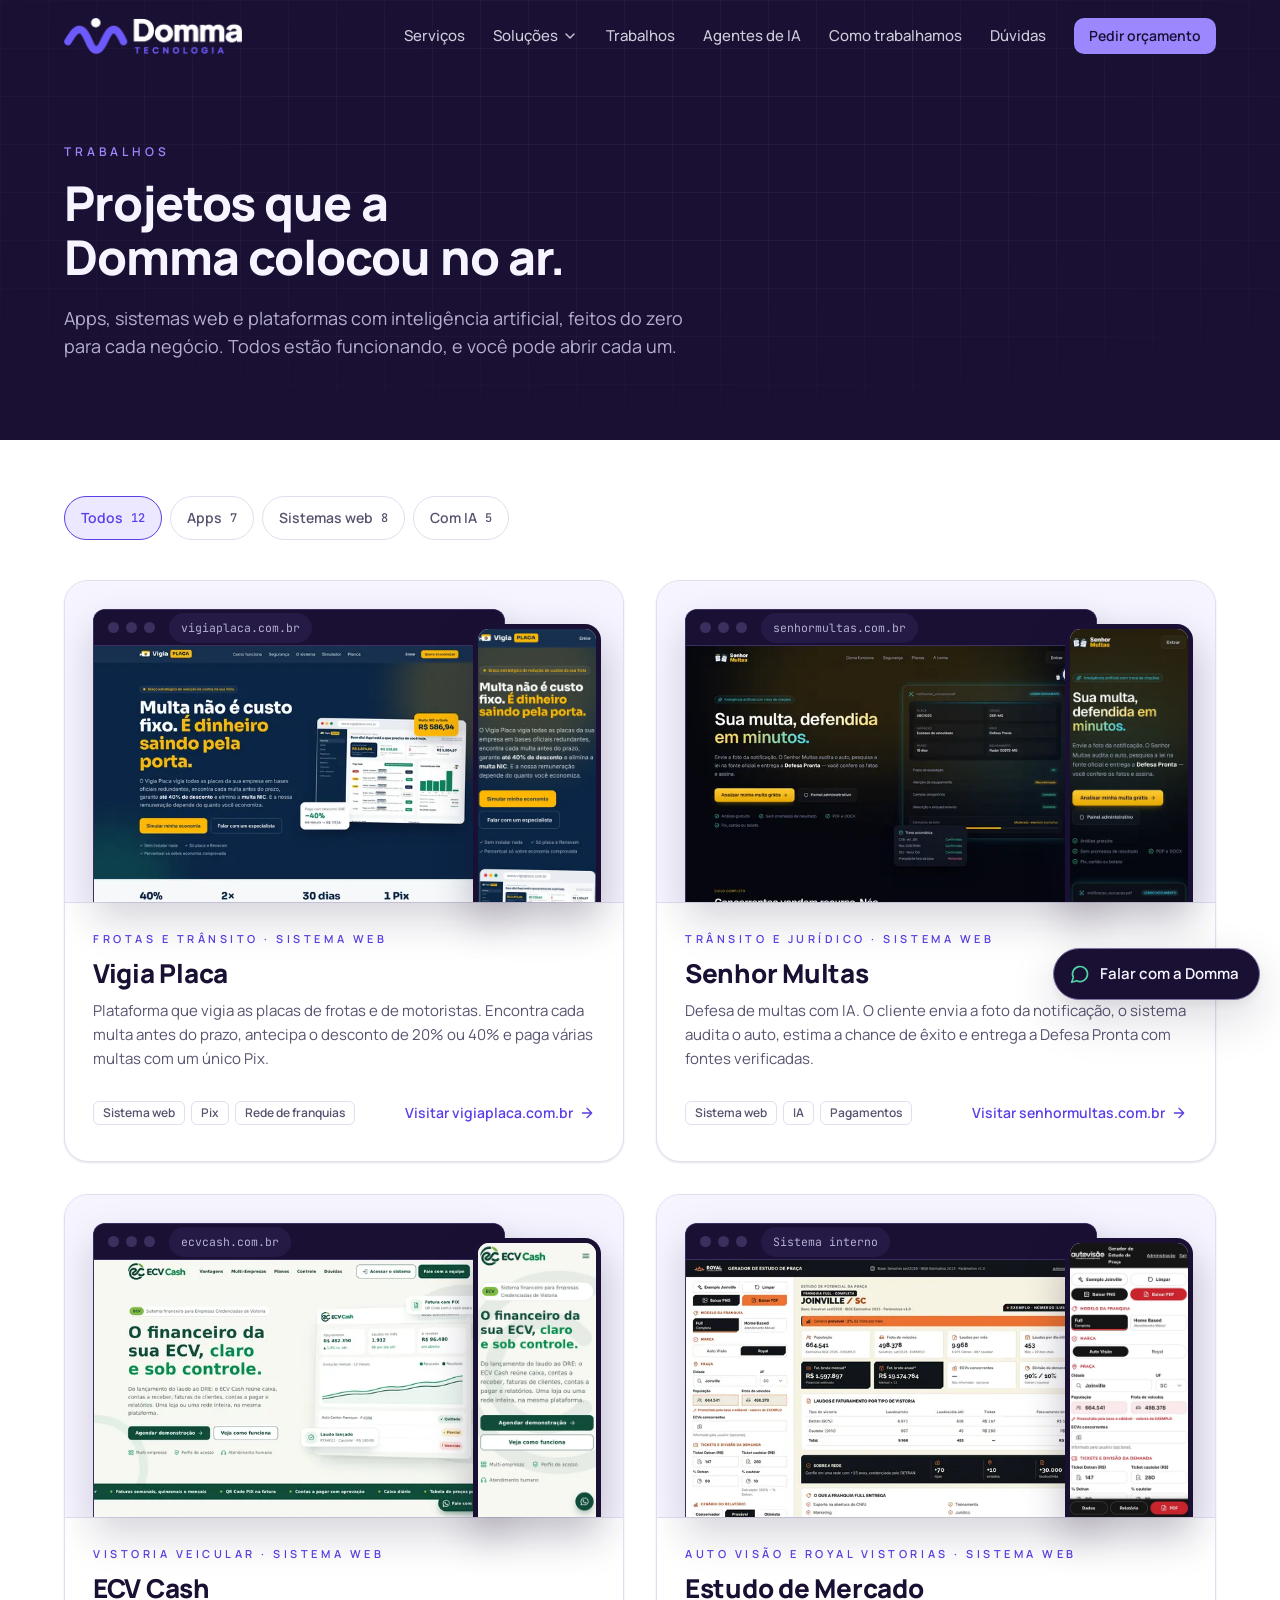
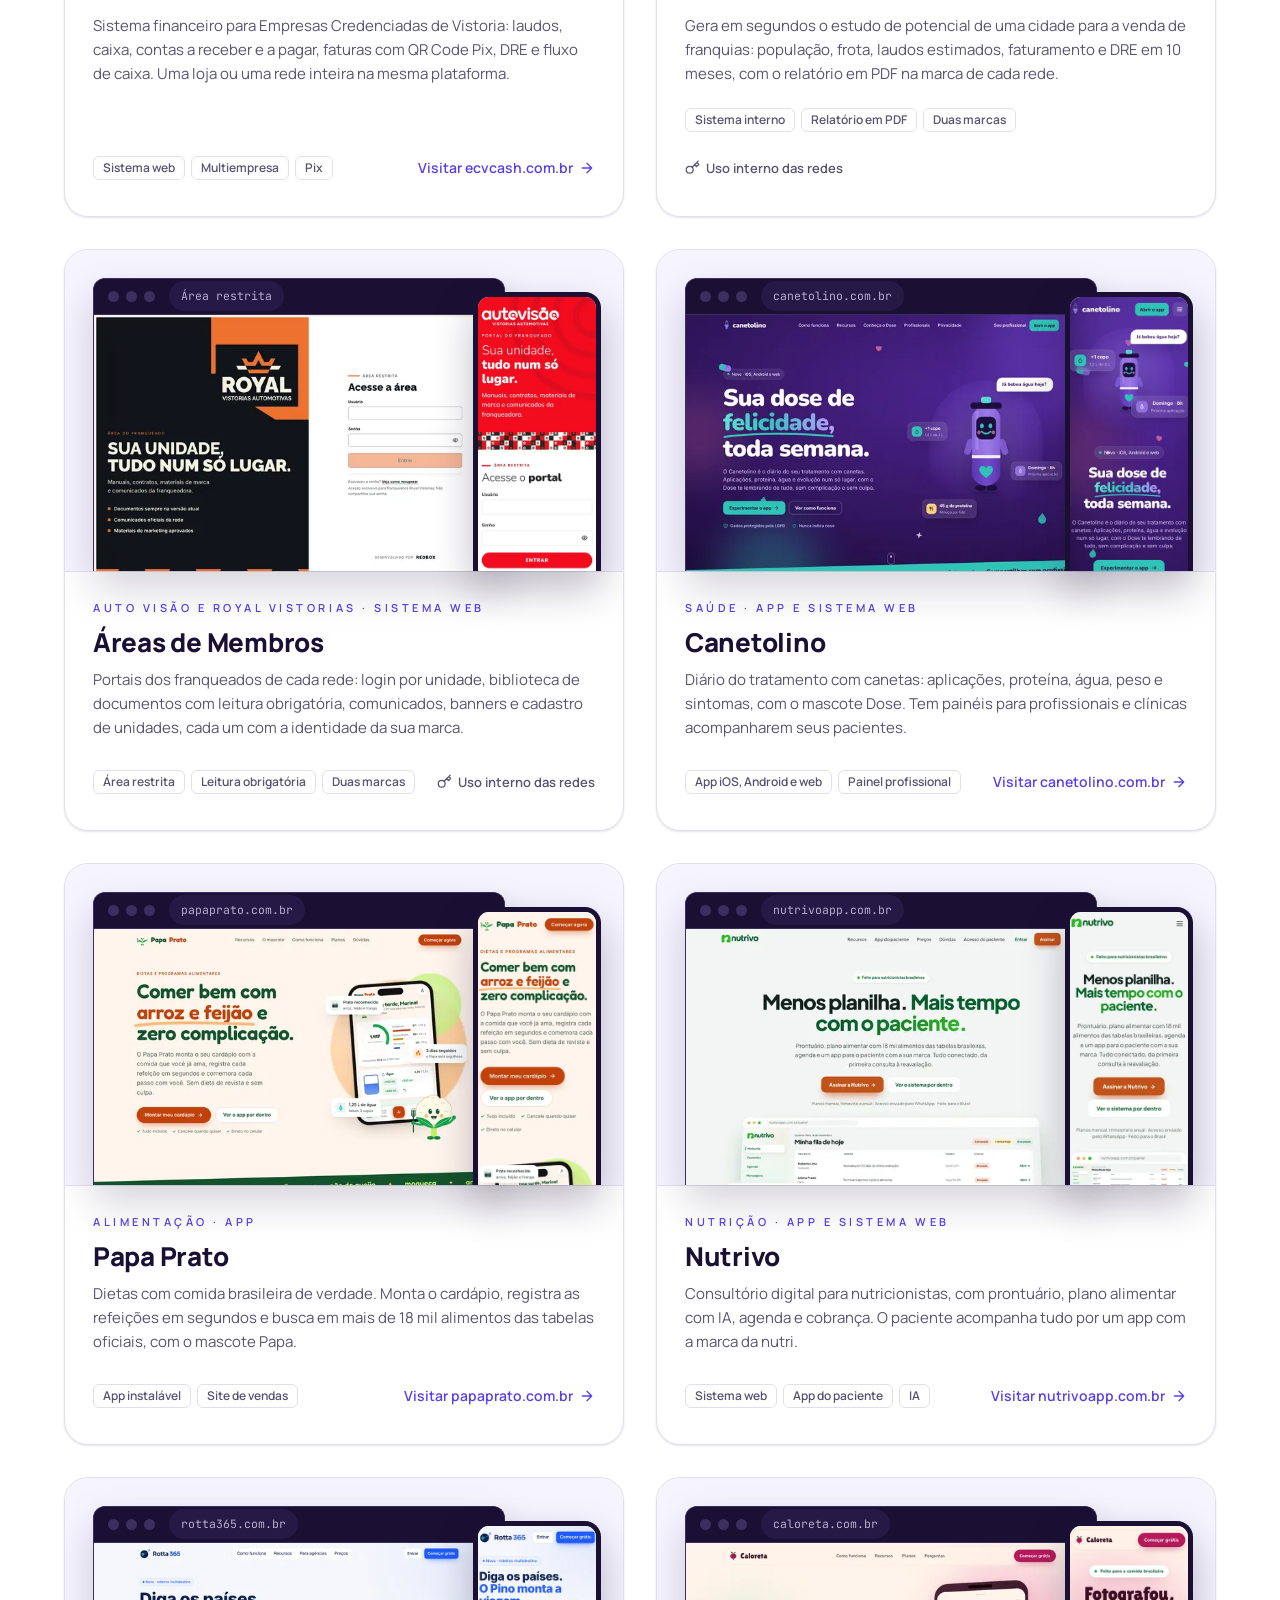
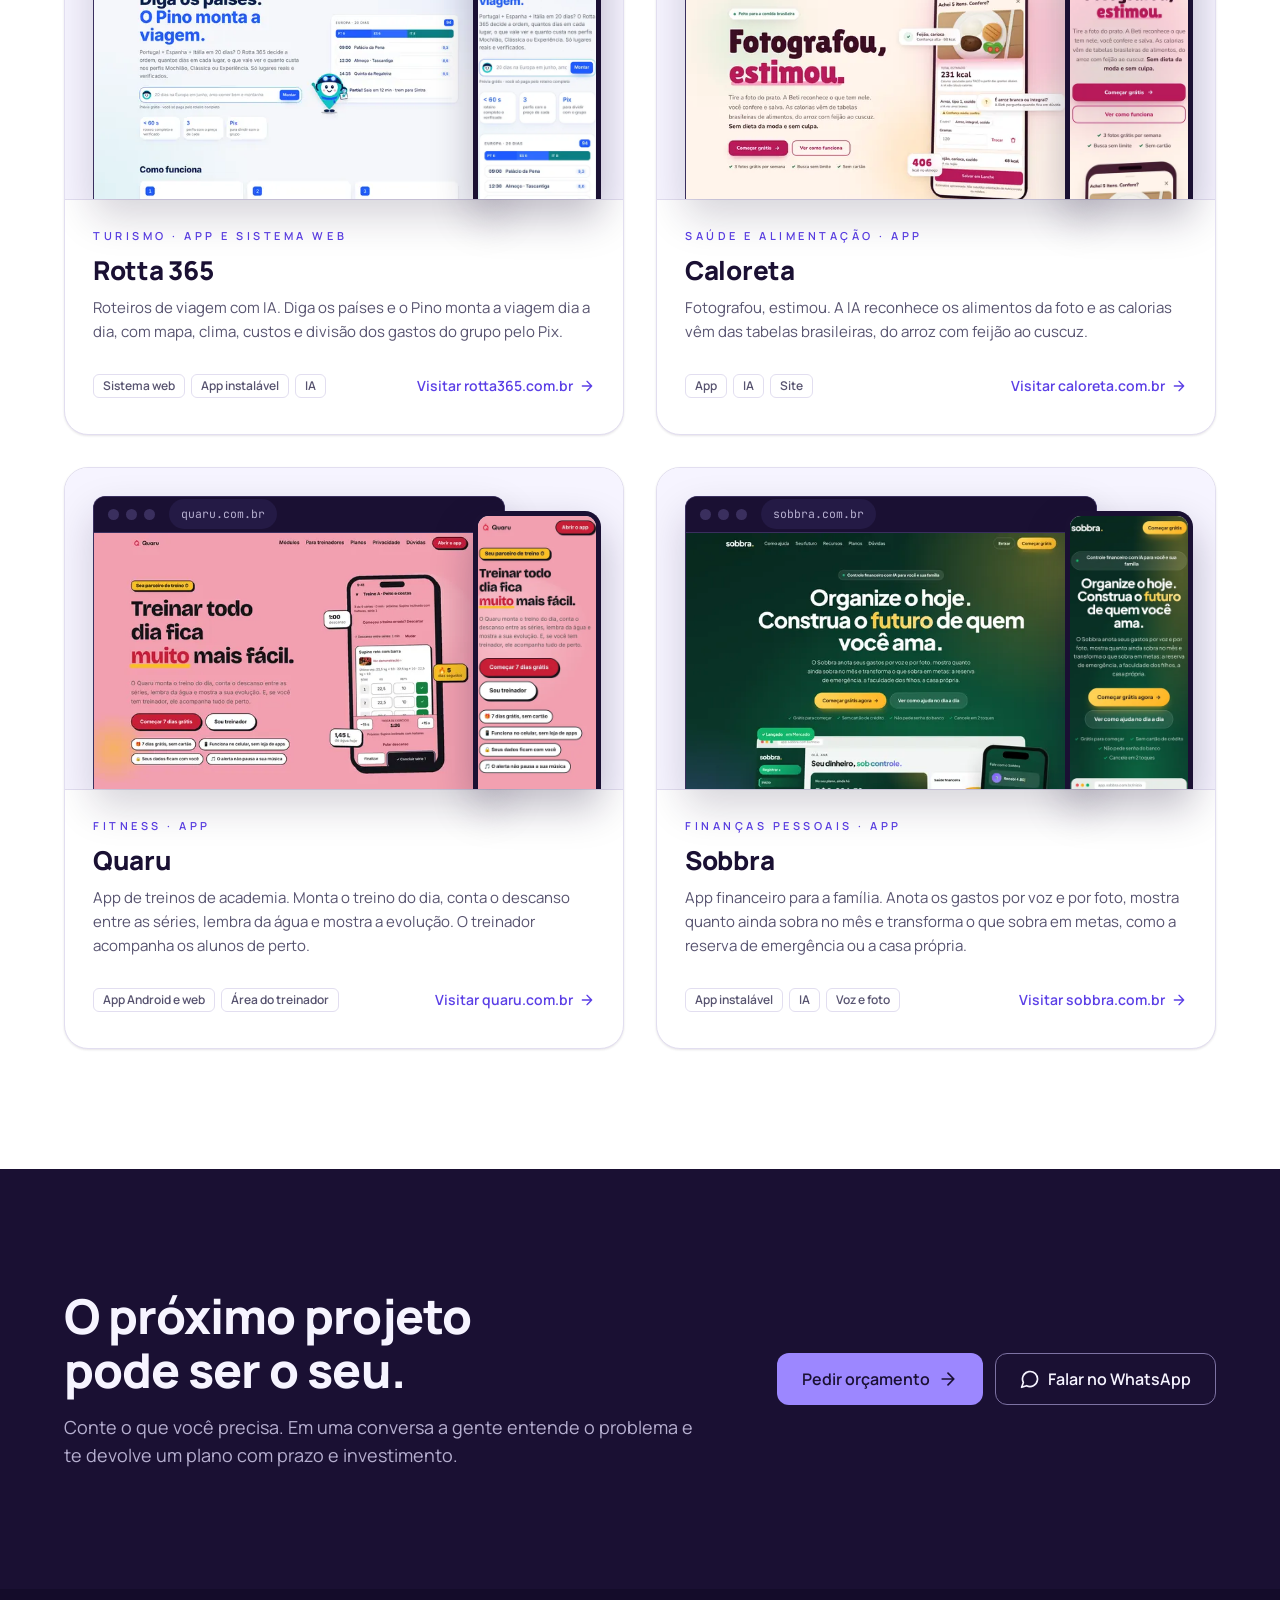
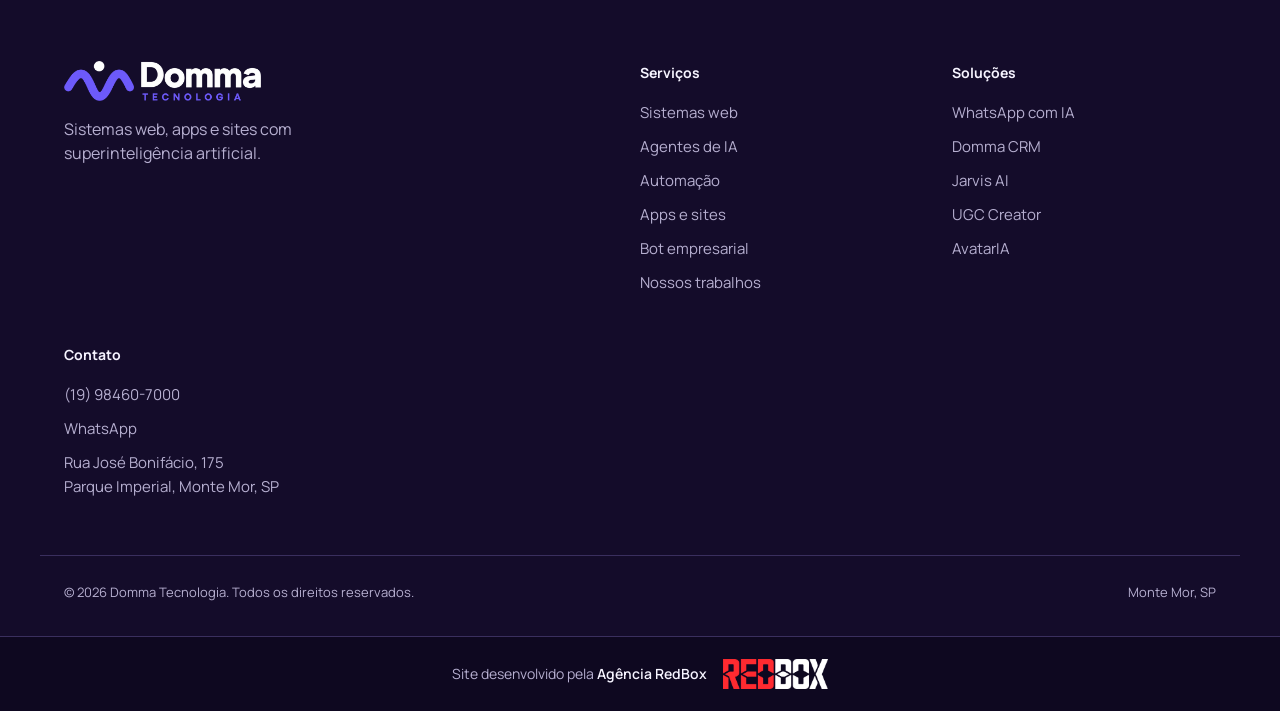
==== commit 4a5a257e: "Adiciona o Domma Bot (bot empresarial) em Serviços Painel de destaque abaixo dos cards de Serviços c" ====
--- a/trabalhos.html
+++ b/trabalhos.html
@@ -367,6 +367,7 @@
         <a href="/#agentes">Agentes de IA</a>
         <a href="/#servicos">Automação</a>
         <a href="/#servicos">Apps e sites</a>
+        <a href="/#domma-bot">Bot empresarial</a>
         <a href="/trabalhos">Nossos trabalhos</a>
       </div>
       <div class="footer-col">
--- a/styles.css
+++ b/styles.css
@@ -374,6 +374,12 @@
 .produto-marca { display: inline-flex; align-items: center; gap: 10px; margin-bottom: 20px; }
 .produto-marca img { height: 30px; width: auto; display: block; }
 .produto-marca i { font-style: normal; font-size: 12px; font-weight: 700; letter-spacing: .04em; padding: 3px 8px; border-radius: var(--radius-sm); background: var(--brand-violet); color: var(--brand-ink); }
+.bot-destaque { margin-top: 32px; border-radius: var(--radius-xl); padding: 8px 40px; border: 1px solid var(--dk-border); box-shadow: var(--shadow-lg); }
+.bot-destaque .produto { padding: 40px 0; border-top: 0; }
+.bot-logo { height: 36px; width: auto; display: block; }
+.bot-destaque .galeria-thumbs { display: grid; grid-template-columns: repeat(2, minmax(0, 1fr)); }
+.bot-destaque .thumb { min-width: 0; }
+.bot-destaque .thumb span { overflow: hidden; text-overflow: ellipsis; white-space: nowrap; }
 .produto-topo { display: flex; align-items: center; flex-wrap: wrap; gap: 10px 14px; margin-bottom: 20px; }
 .produto-topo .produto-marca { margin-bottom: 0; }
 .produto-status { font-size: 12px; font-weight: 600; padding: 3px 10px; border-radius: var(--radius-pill); border: 1px solid color-mix(in srgb, var(--dk-success) 45%, transparent); color: var(--dk-success); }
@@ -395,7 +401,7 @@
 .janela-url { font-size: 11.5px; color: var(--dk-muted); background: var(--dk-raised); padding: 3px 12px; border-radius: var(--radius-pill); white-space: nowrap; overflow: hidden; text-overflow: ellipsis; min-width: 0; }
 .janela-img { width: 100%; height: auto; aspect-ratio: 16 / 10; object-fit: cover; object-position: top left; display: block; background: var(--brand-mist); transition: opacity var(--t-med) var(--ease); }
 .janela-img.trocando { opacity: 0; }
-.galeria-thumbs { display: flex; gap: 12px; margin-top: 14px; }
+.galeria-thumbs { display: flex; flex-wrap: wrap; gap: 12px; margin-top: 14px; }
 .thumb { display: flex; align-items: center; gap: 10px; padding: 6px 14px 6px 6px; border-radius: var(--radius-md); border: 1px solid var(--dk-border); background: transparent; color: var(--dk-muted); font-weight: 600; font-size: 14px; cursor: pointer; min-height: 44px; transition: border-color var(--t-fast) var(--ease), color var(--t-fast) var(--ease), background-color var(--t-fast) var(--ease); }
 .thumb img { width: 64px; height: 40px; object-fit: cover; object-position: top left; border-radius: 6px; }
 .thumb:hover { border-color: var(--dk-border-strong); color: var(--brand-mist); }
@@ -660,6 +666,9 @@
   .hero { padding-top: calc(var(--nav-h) + 40px); }
   .hero-inner { padding-bottom: 64px; }
   .hero-actions .btn, .produto-acoes .btn { width: 100%; }
+  .bot-destaque { padding: 4px 20px; }
+  .bot-destaque .produto { padding: 28px 0; }
+  .bot-logo { height: 30px; }
   .produto { padding: 40px 0; }
   .thumb { flex: 1; padding-right: 10px; }
   .thumb img { width: 44px; height: 28px; }
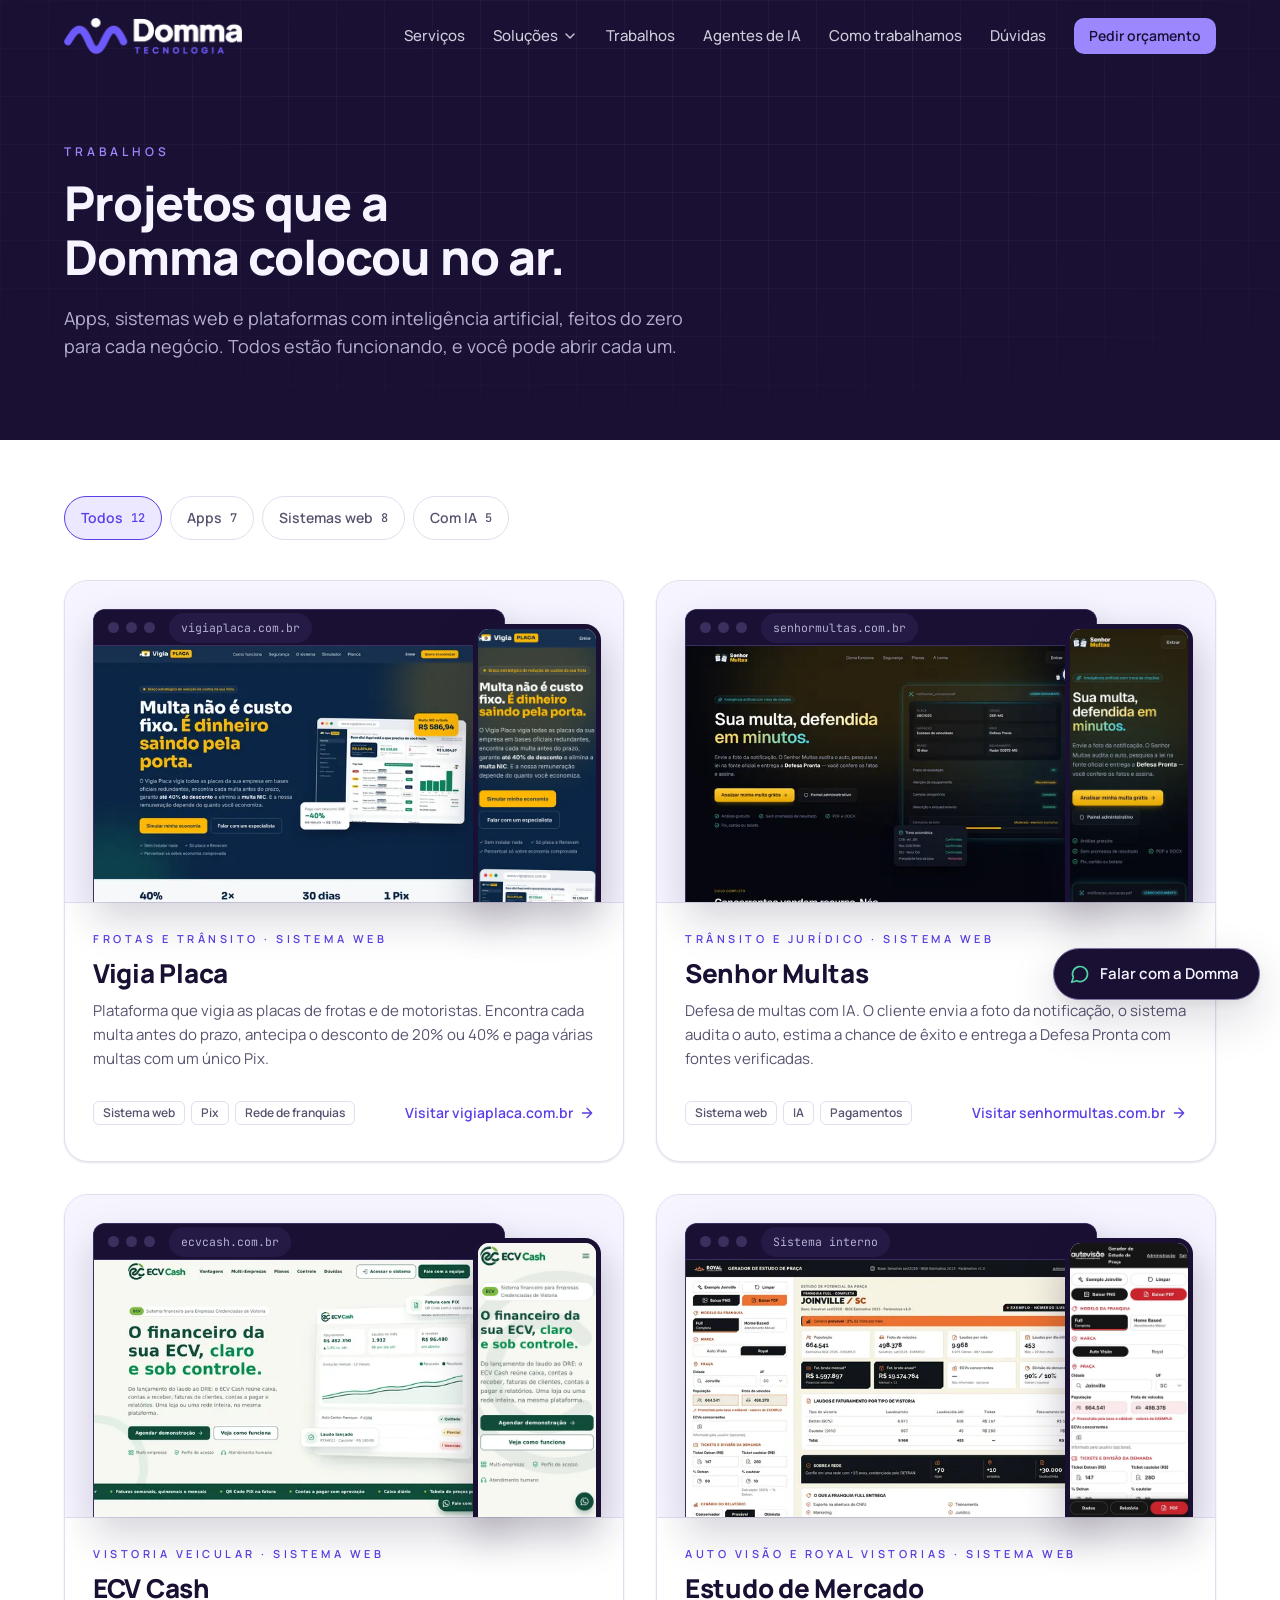
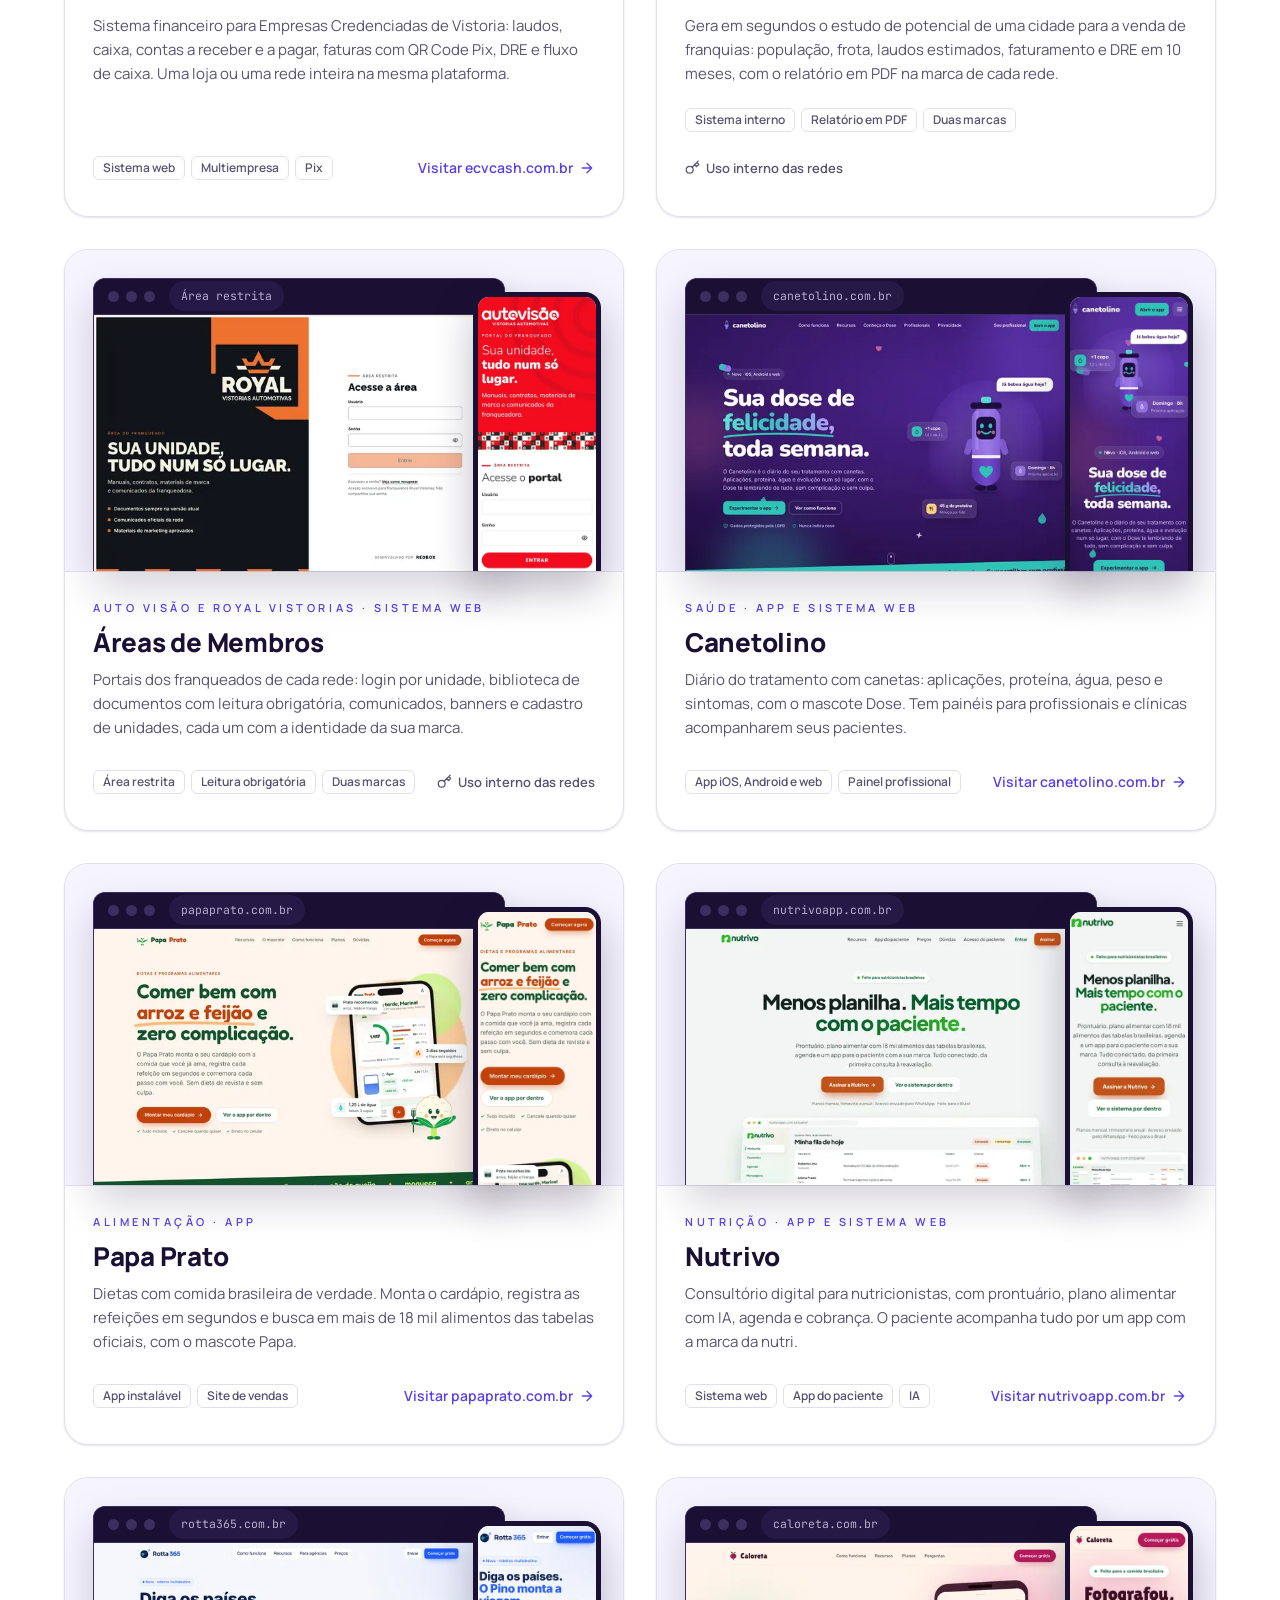
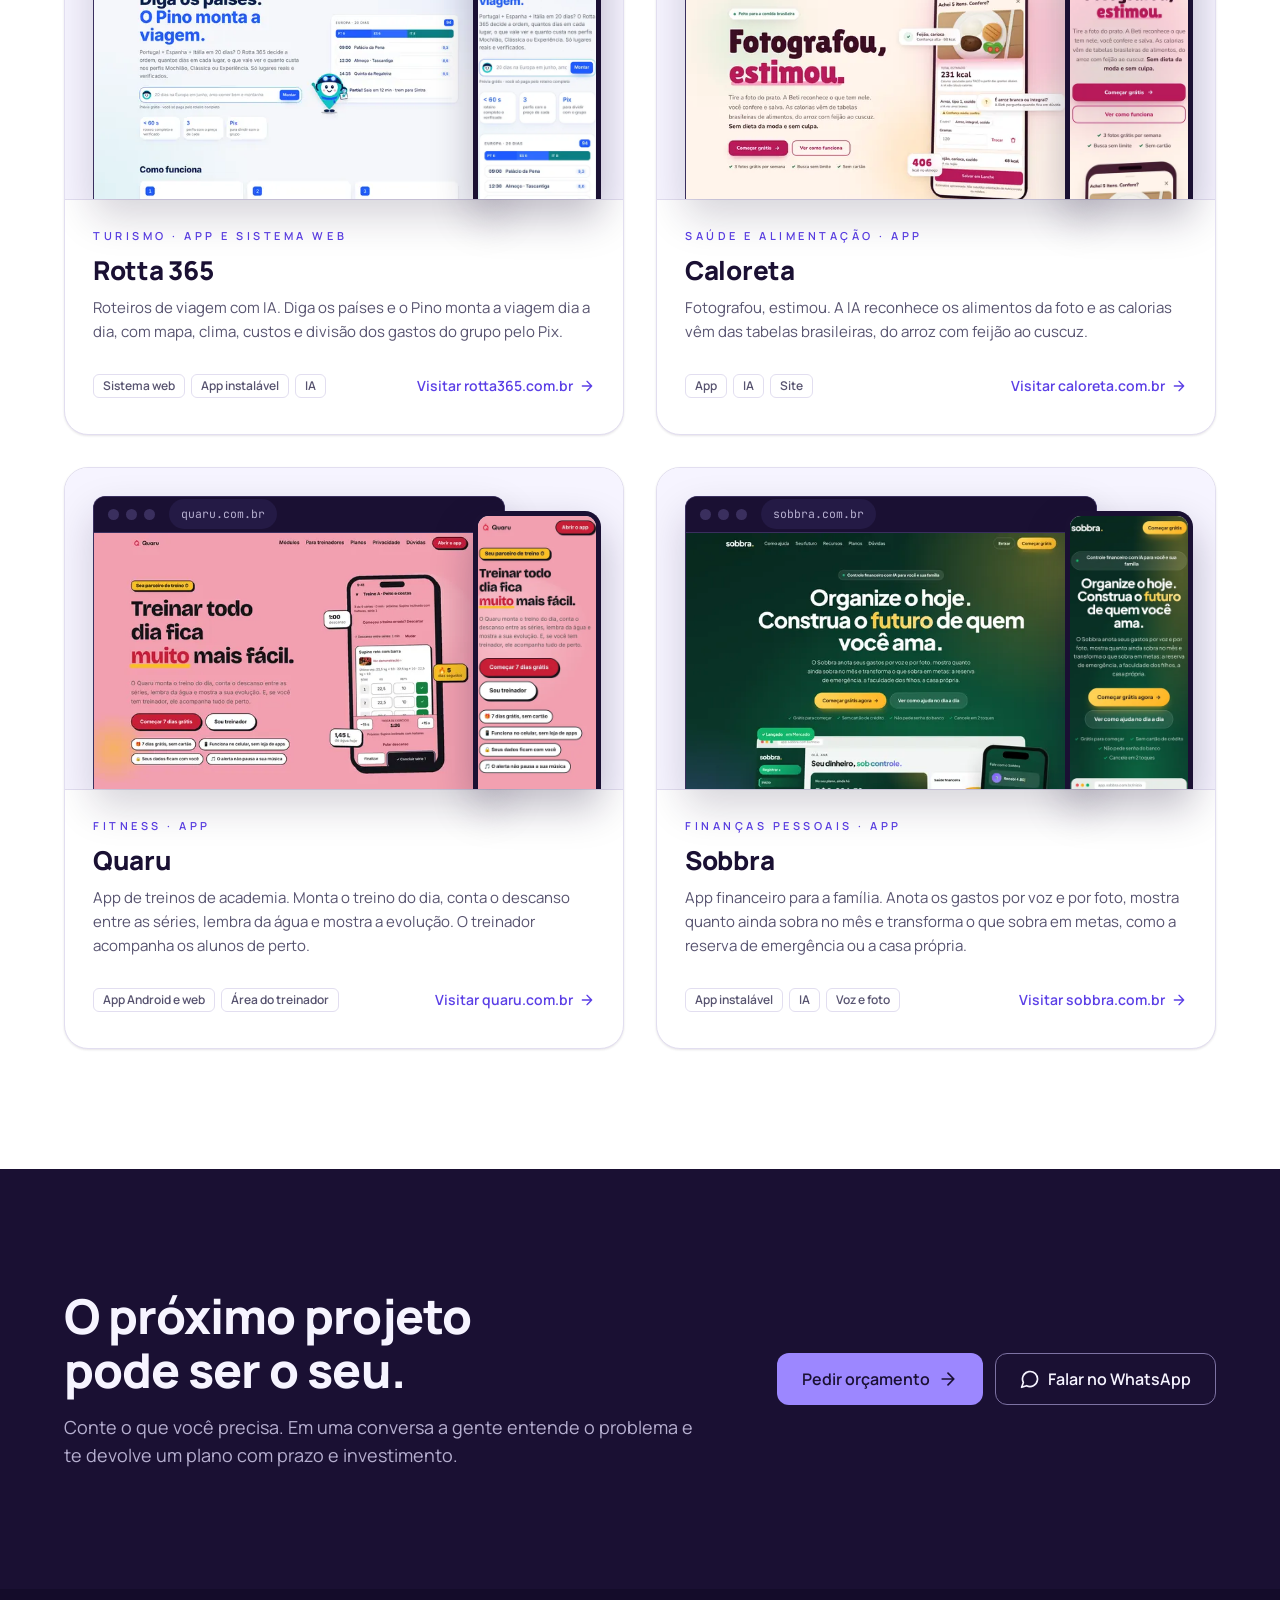
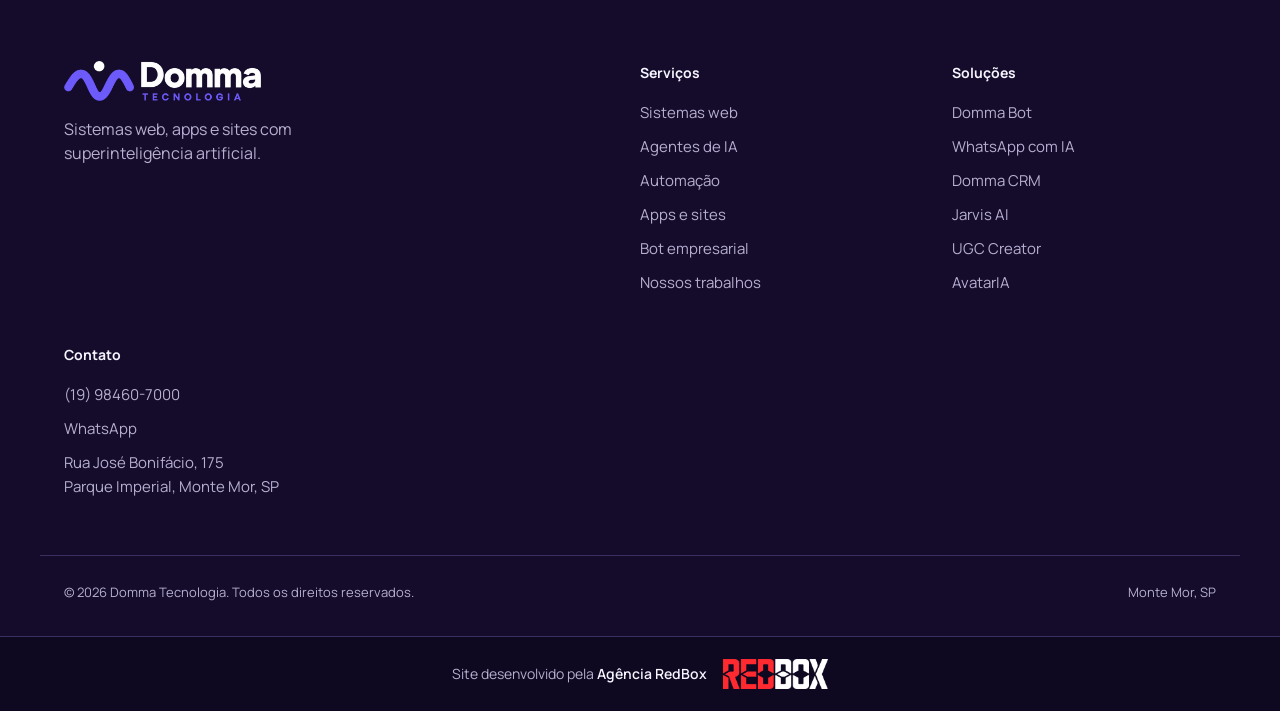
==== commit 269a2bab: "Coloca o Domma Bot no menu Soluções, nos atalhos e no rodapé O Domma Bot entra como primeiro item do" ====
--- a/trabalhos.html
+++ b/trabalhos.html
@@ -78,6 +78,7 @@
         <div class="nav-drop" id="nav-drop">
           <button type="button" class="nav-drop-btn" id="nav-drop-btn" aria-expanded="false" aria-controls="menu-solucoes">Soluções <svg class="ic" aria-hidden="true"><use href="#i-chevron"/></svg></button>
           <div class="nav-drop-menu" id="menu-solucoes">
+            <a href="/#domma-bot"><b>Domma Bot</b><span>Bot empresarial na sua VPS</span><em class="em-novo">Novo</em></a>
             <a href="/#domma-chat"><b>WhatsApp com IA</b><span>Domma Chat</span></a>
             <a href="/#domma-crm"><b>Domma CRM</b><span>Funil de vendas sem código</span></a>
             <a href="/#jarvis-ai"><b>Jarvis AI</b><span>Assistente pessoal com IA</span><em>Acesso antecipado</em></a>
@@ -372,6 +373,7 @@
       </div>
       <div class="footer-col">
         <h4>Soluções</h4>
+        <a href="/#domma-bot">Domma Bot</a>
         <a href="/#domma-chat">WhatsApp com IA</a>
         <a href="/#domma-crm">Domma CRM</a>
         <a href="/#jarvis-ai">Jarvis AI</a>
--- a/styles.css
+++ b/styles.css
@@ -238,6 +238,7 @@
 .nav-drop-menu b { font-weight: 600; font-size: 15px; grid-column: 1; }
 .nav-drop-menu span { font-size: 13px; color: var(--ink-muted); grid-column: 1; }
 .nav-drop-menu em { grid-column: 2; grid-row: 1 / span 2; align-self: center; font-style: normal; font-size: 11px; font-weight: 600; padding: 2px 8px; border-radius: var(--radius-pill); background: var(--accent-soft); color: var(--accent); white-space: nowrap; }
+.nav-drop-menu .em-novo { background: var(--success-soft); color: var(--success); }
 .nav-drop-menu .nav-drop-todos { display: flex; align-items: center; justify-content: space-between; margin-top: 4px; border-top: 1px solid var(--border); border-radius: 0 0 var(--radius-md) var(--radius-md); font-size: 14px; font-weight: 600; color: var(--accent); }
 .nav-drop-todos .ic { width: 16px; height: 16px; }
 .nav .nav-cta { background: var(--dk-accent); color: var(--brand-ink); }
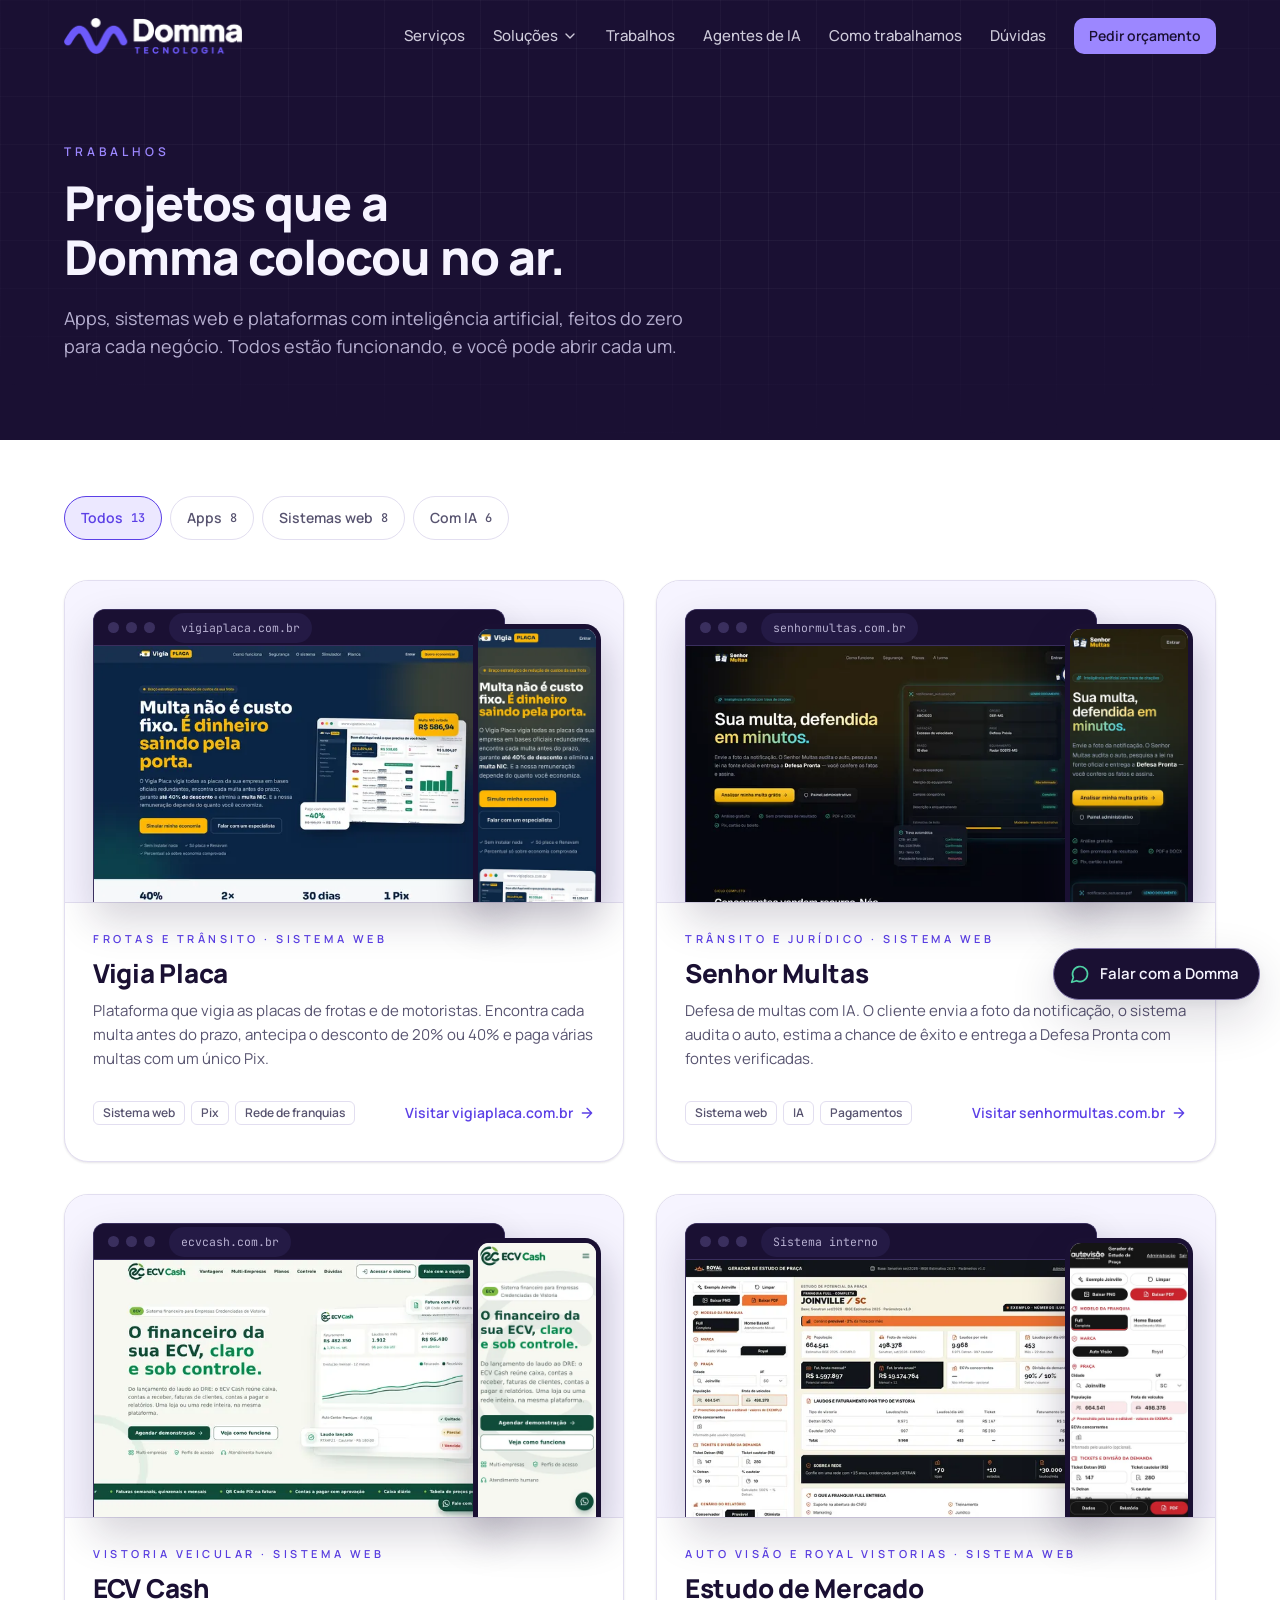
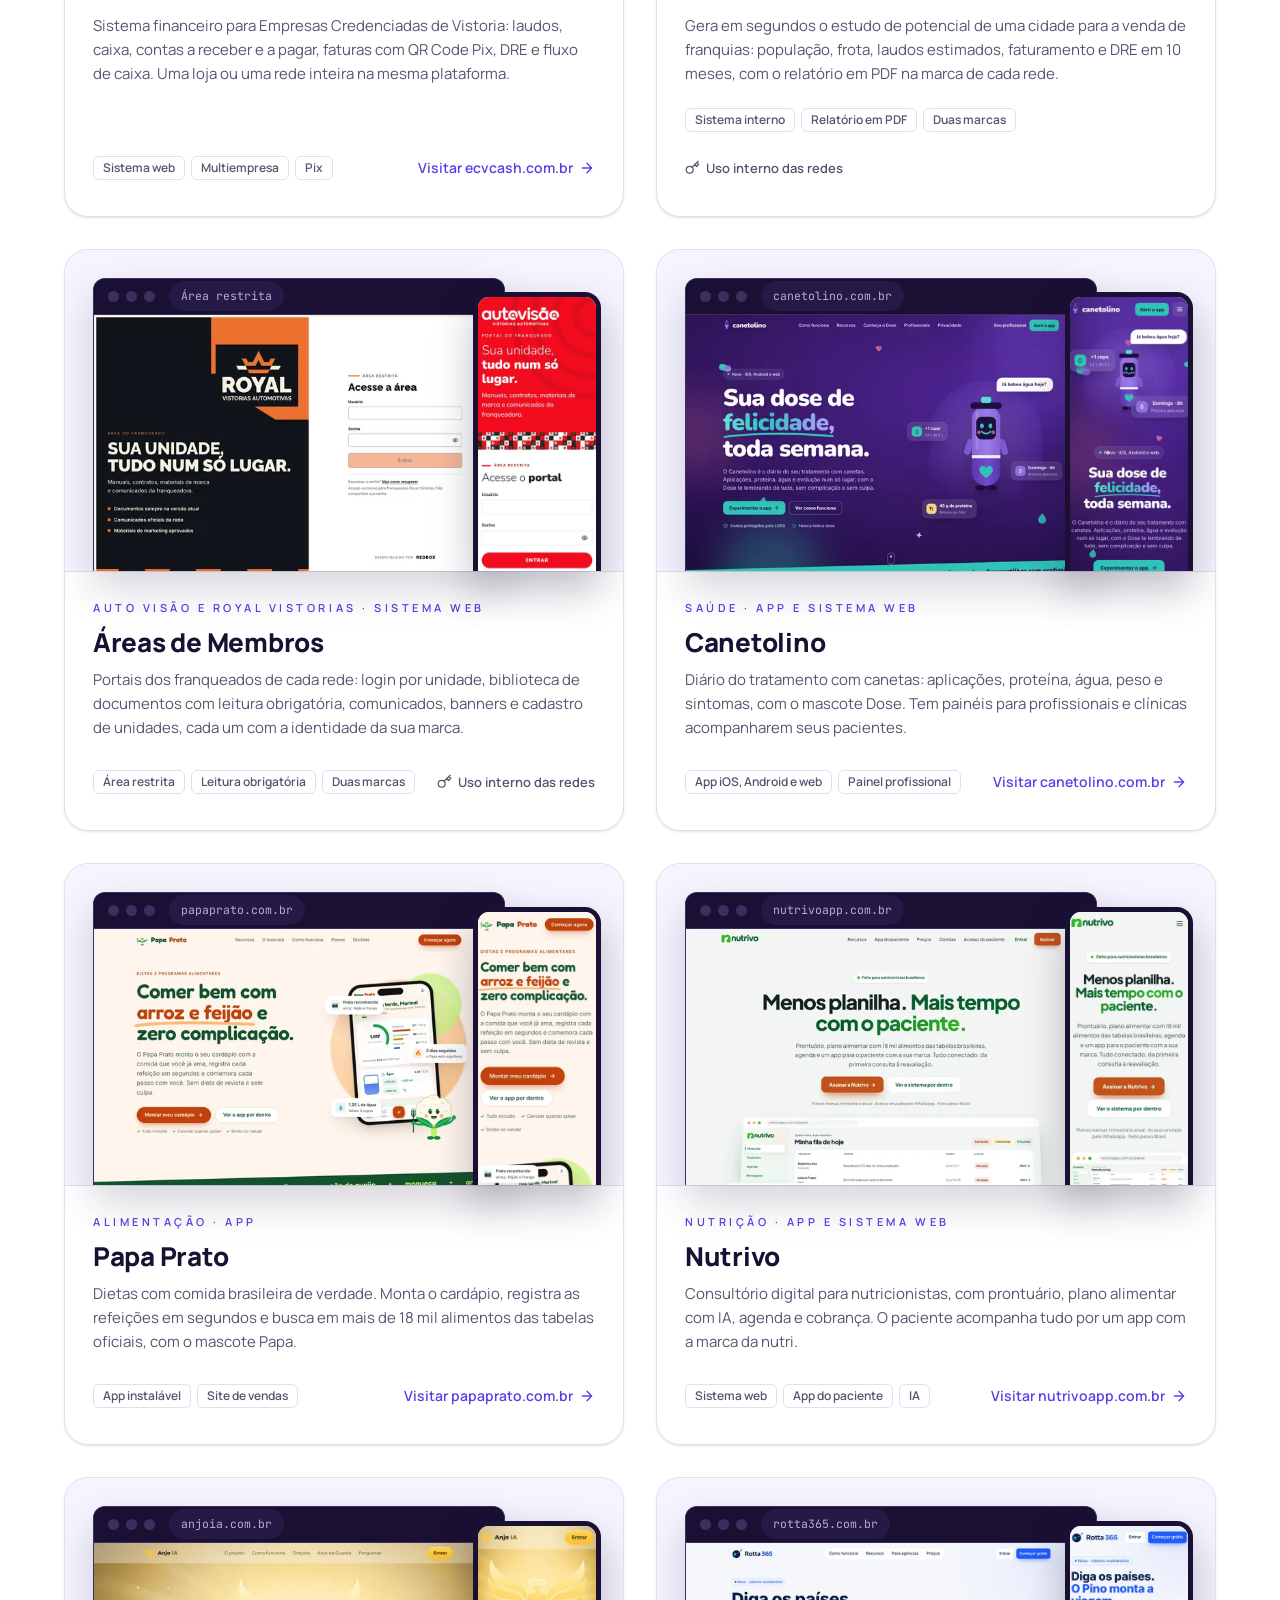
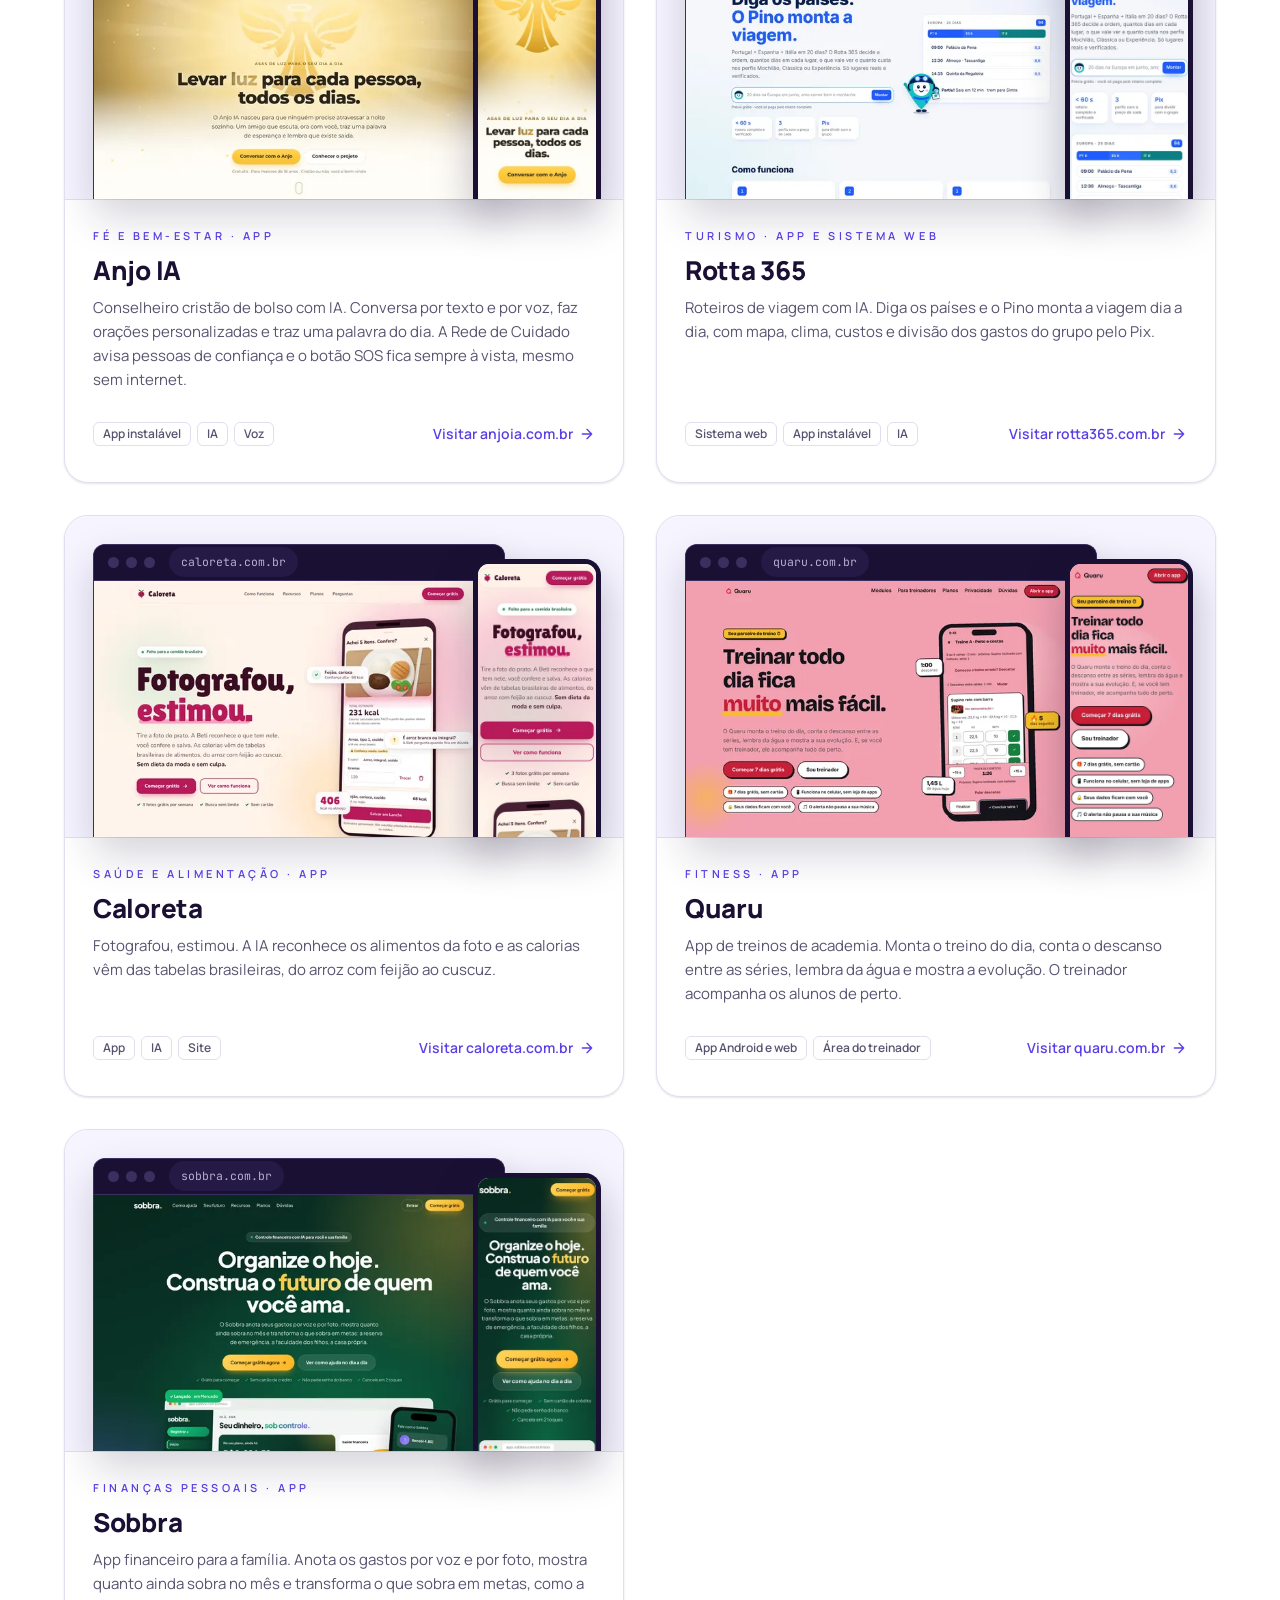
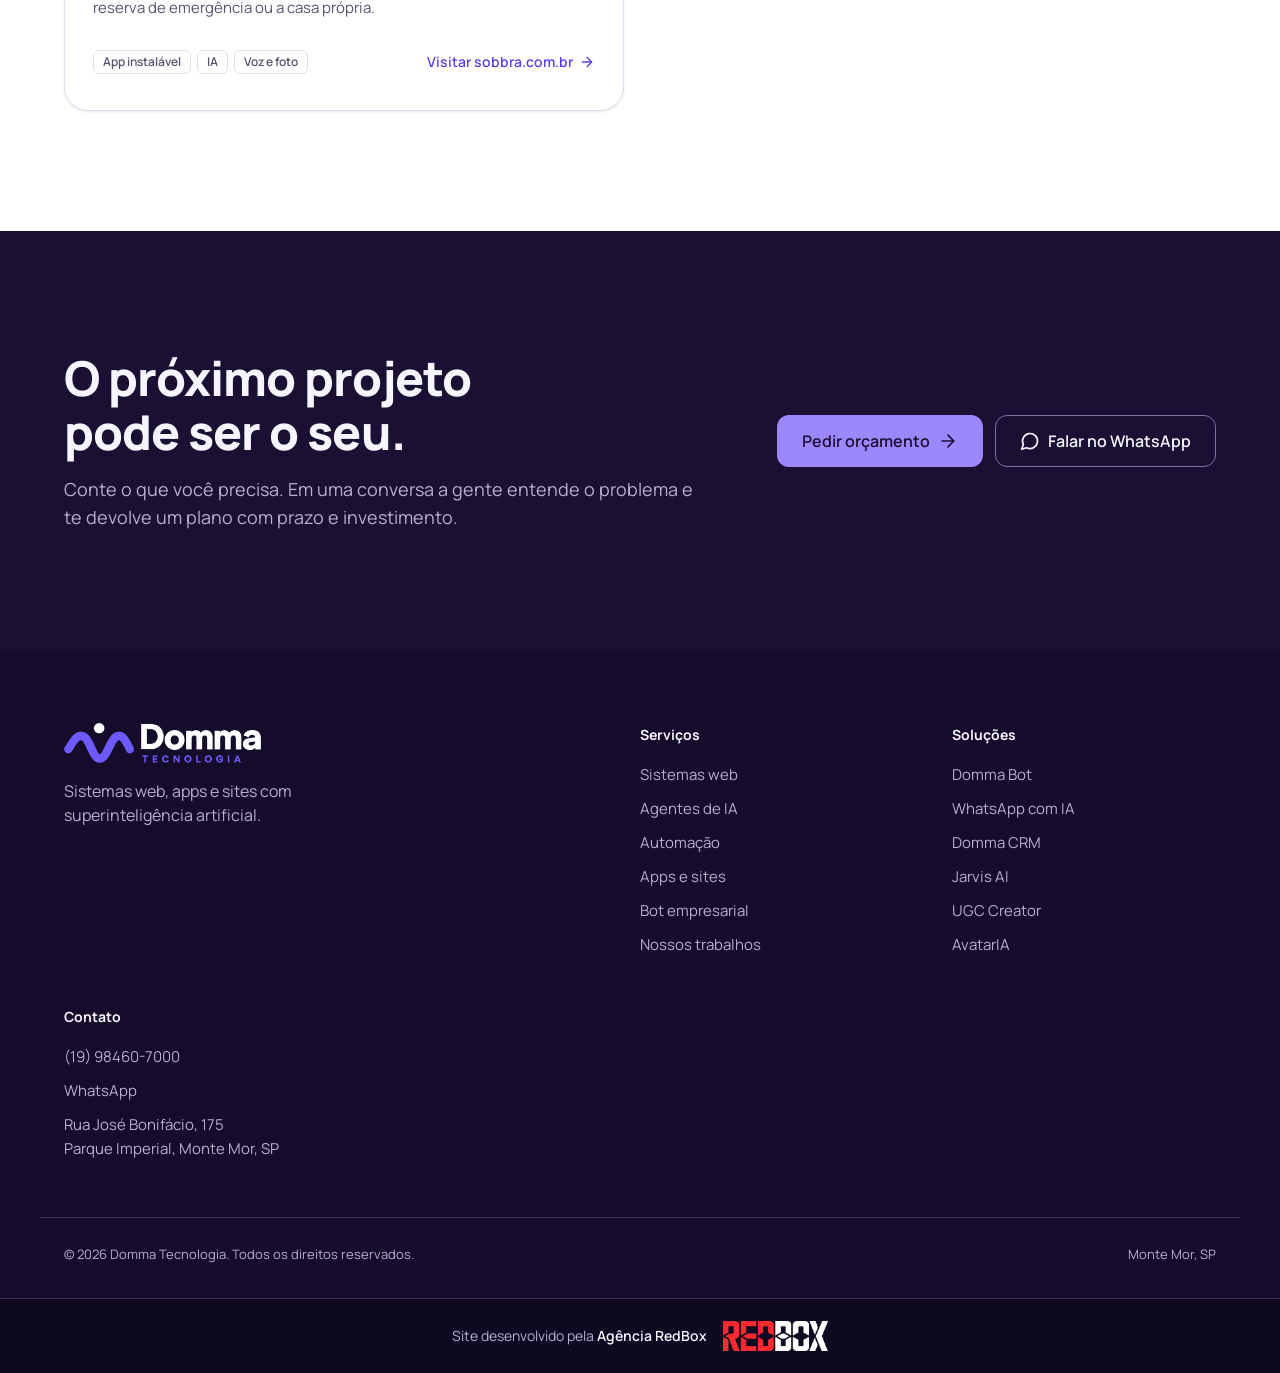
==== commit c431daf0: "Adiciona a Anjo IA aos trabalhos A página Trabalhos passa a ter treze projetos, com a Anjo IA (conse" ====
--- a/trabalhos.html
+++ b/trabalhos.html
@@ -4,7 +4,7 @@
   <meta charset="utf-8">
   <meta name="viewport" content="width=device-width, initial-scale=1">
   <title>Trabalhos · Domma Tecnologia</title>
-  <meta name="description" content="Apps, sistemas web e plataformas com IA que a Domma Tecnologia desenvolveu e colocou no ar, para negócios de vistoria, trânsito, saúde, nutrição, turismo, fitness e finanças.">
+  <meta name="description" content="Apps, sistemas web e plataformas com IA que a Domma Tecnologia desenvolveu e colocou no ar, para negócios de vistoria, trânsito, saúde, nutrição, fé, turismo, fitness e finanças.">
   <meta name="theme-color" content="#1A1033">
   <!-- Link preview (WhatsApp, Instagram, LinkedIn, Facebook, X).
        Endereço oficial: dommasistemas.com.br. A imagem fica no endereço da Vercel, que funciona mesmo durante mudanças de DNS. -->
@@ -112,10 +112,10 @@
     <section class="section trabalhos-lista">
       <div class="container">
           <div class="filtros" role="group" aria-label="Filtrar trabalhos">
-            <button type="button" class="filtro" aria-pressed="true" data-filtro="todos">Todos <span>12</span></button>
-            <button type="button" class="filtro" aria-pressed="false" data-filtro="app">Apps <span>7</span></button>
+            <button type="button" class="filtro" aria-pressed="true" data-filtro="todos">Todos <span>13</span></button>
+            <button type="button" class="filtro" aria-pressed="false" data-filtro="app">Apps <span>8</span></button>
             <button type="button" class="filtro" aria-pressed="false" data-filtro="sistema">Sistemas web <span>8</span></button>
-            <button type="button" class="filtro" aria-pressed="false" data-filtro="ia">Com IA <span>5</span></button>
+            <button type="button" class="filtro" aria-pressed="false" data-filtro="ia">Com IA <span>6</span></button>
           </div>
         <p class="filtro-vazio" id="filtro-vazio" hidden>Nenhum trabalho nessa categoria.</p>
         <div class="trabalhos-grade" id="trabalhos-grade">
@@ -260,6 +260,24 @@
             <div class="trabalho-rodape">
               <div class="badges"><span class="badge">Sistema web</span><span class="badge">App do paciente</span><span class="badge">IA</span></div>
               <a class="trabalho-link" href="https://nutrivoapp.com.br" target="_blank" rel="noopener">Visitar nutrivoapp.com.br <svg class="ic" aria-hidden="true"><use href="#i-arrow"/></svg></a>
+            </div>
+          </div>
+        </article>
+        <article class="trabalho reveal" id="anjo-ia" data-filtros="app ia">
+          <div class="trabalho-midia">
+            <div class="janela">
+              <div class="janela-barra"><span class="dots"><i></i><i></i><i></i></span><span class="janela-url mono">anjoia.com.br</span></div>
+              <img src="assets/trabalhos/anjo-ia.webp" srcset="assets/trabalhos/anjo-ia-600.webp 600w, assets/trabalhos/anjo-ia.webp 1200w" sizes="(max-width: 860px) 100vw, 560px" width="1200" height="750" alt="Página do Anjo IA no computador" loading="lazy">
+            </div>
+            <img class="trabalho-cel" src="assets/trabalhos/anjo-ia-cel.webp" width="300" height="650" alt="Página do Anjo IA no celular" loading="lazy">
+          </div>
+          <div class="trabalho-corpo">
+            <p class="eyebrow">Fé e bem-estar · App</p>
+            <h2>Anjo IA</h2>
+            <p>Conselheiro cristão de bolso com IA. Conversa por texto e por voz, faz orações personalizadas e traz uma palavra do dia. A Rede de Cuidado avisa pessoas de confiança e o botão SOS fica sempre à vista, mesmo sem internet.</p>
+            <div class="trabalho-rodape">
+              <div class="badges"><span class="badge">App instalável</span><span class="badge">IA</span><span class="badge">Voz</span></div>
+              <a class="trabalho-link" href="https://www.anjoia.com.br" target="_blank" rel="noopener">Visitar anjoia.com.br <svg class="ic" aria-hidden="true"><use href="#i-arrow"/></svg></a>
             </div>
           </div>
         </article>
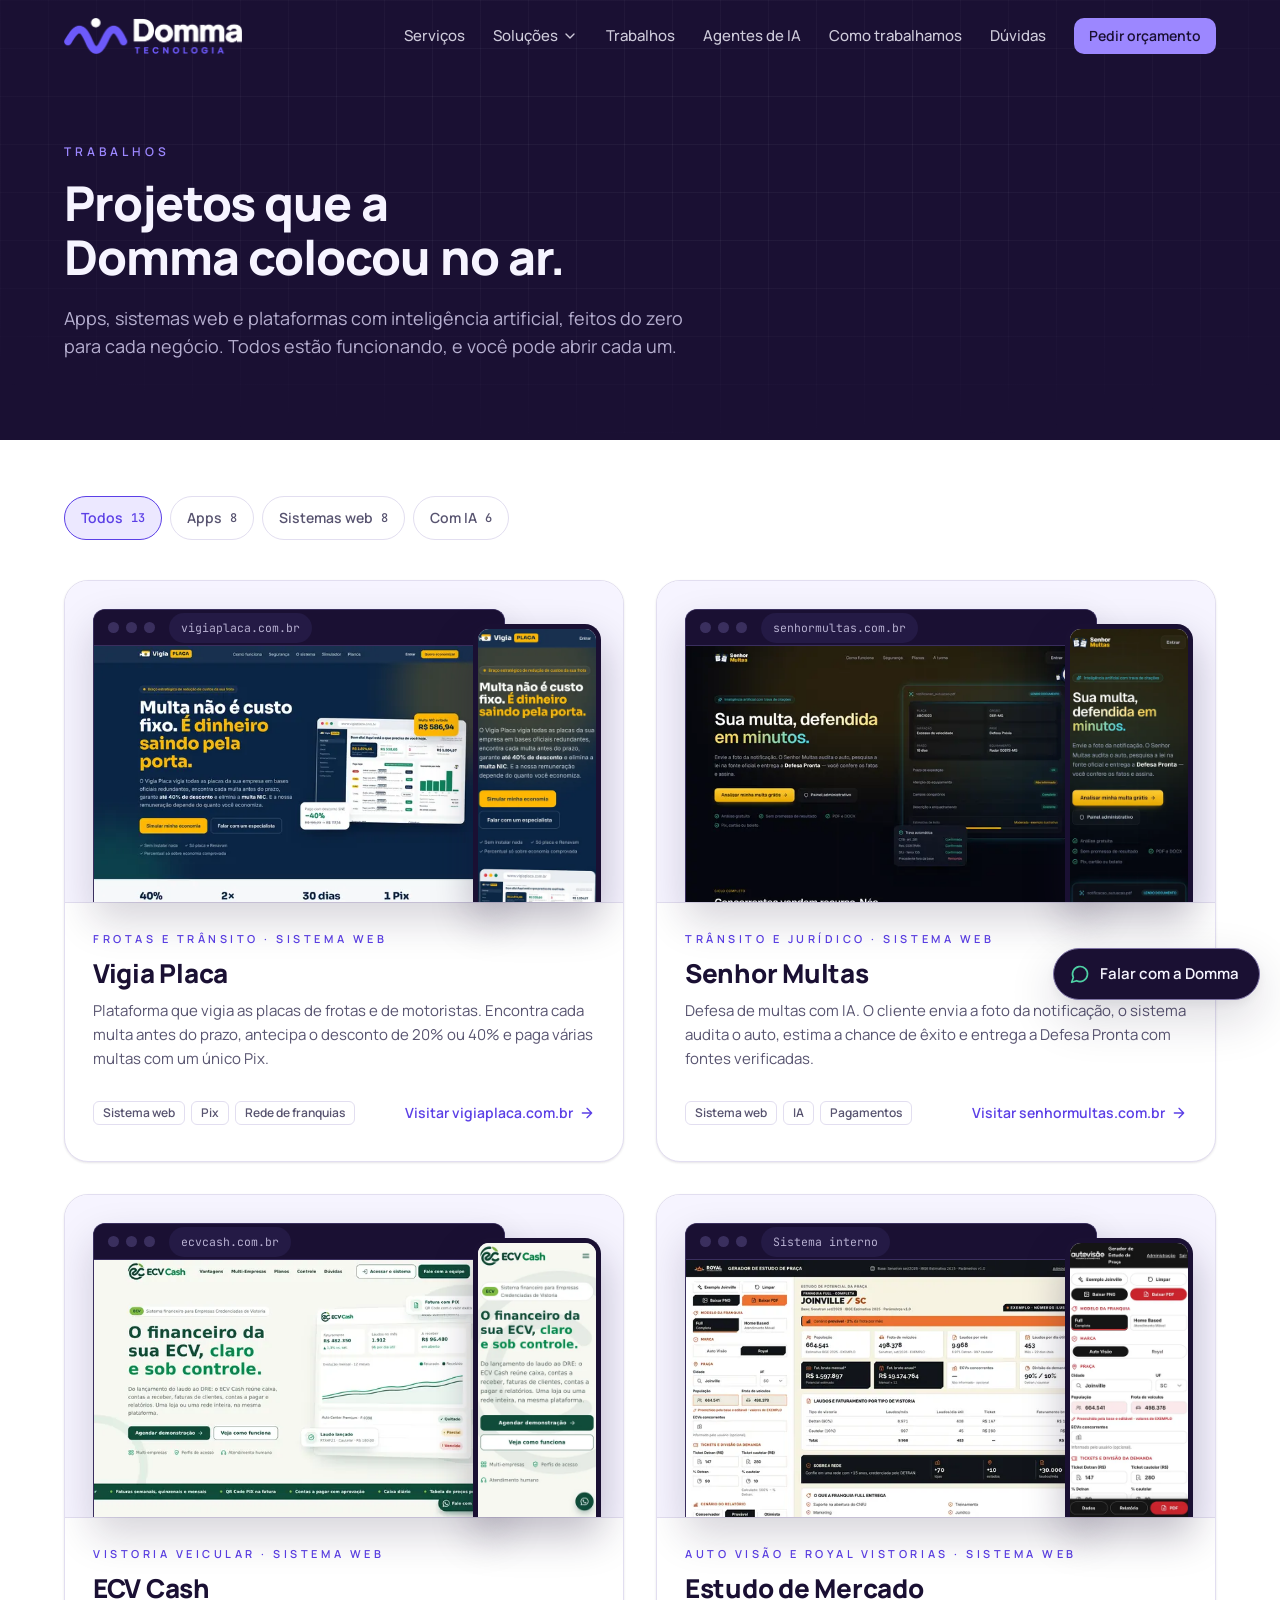
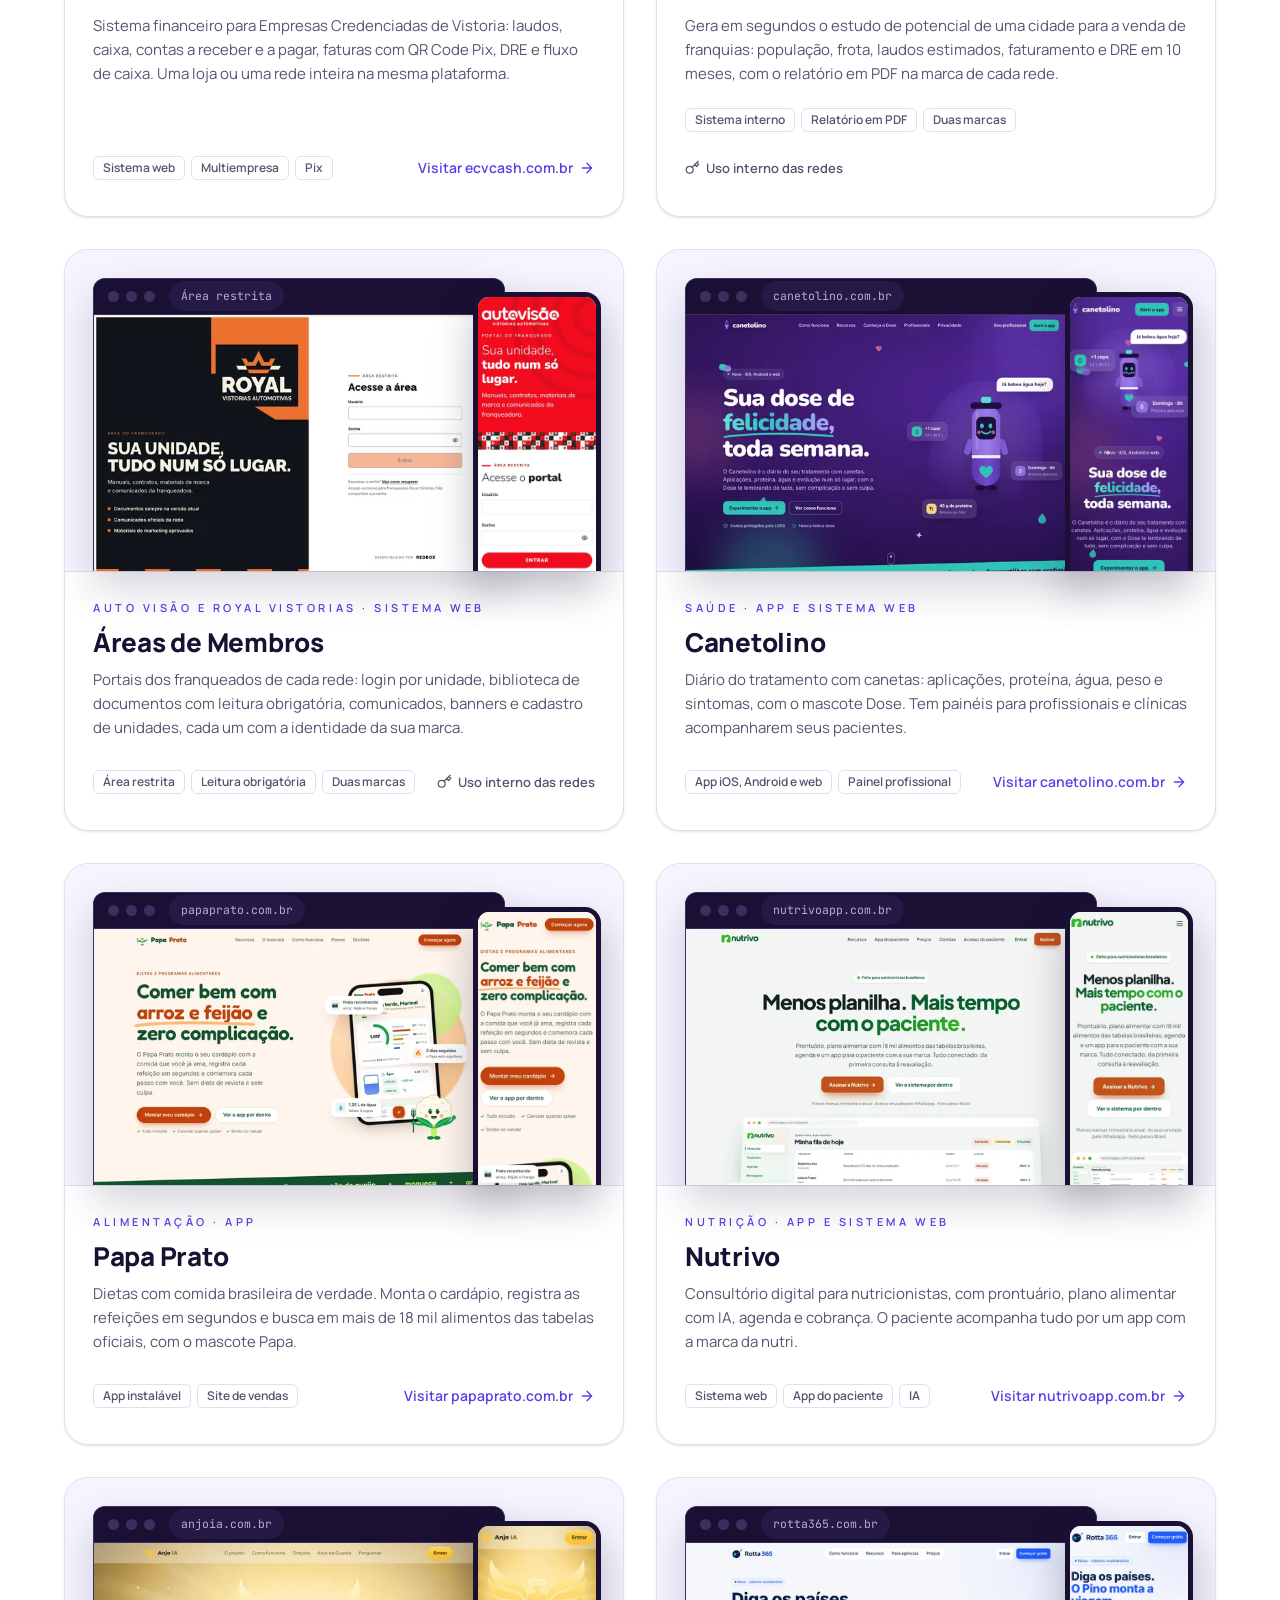
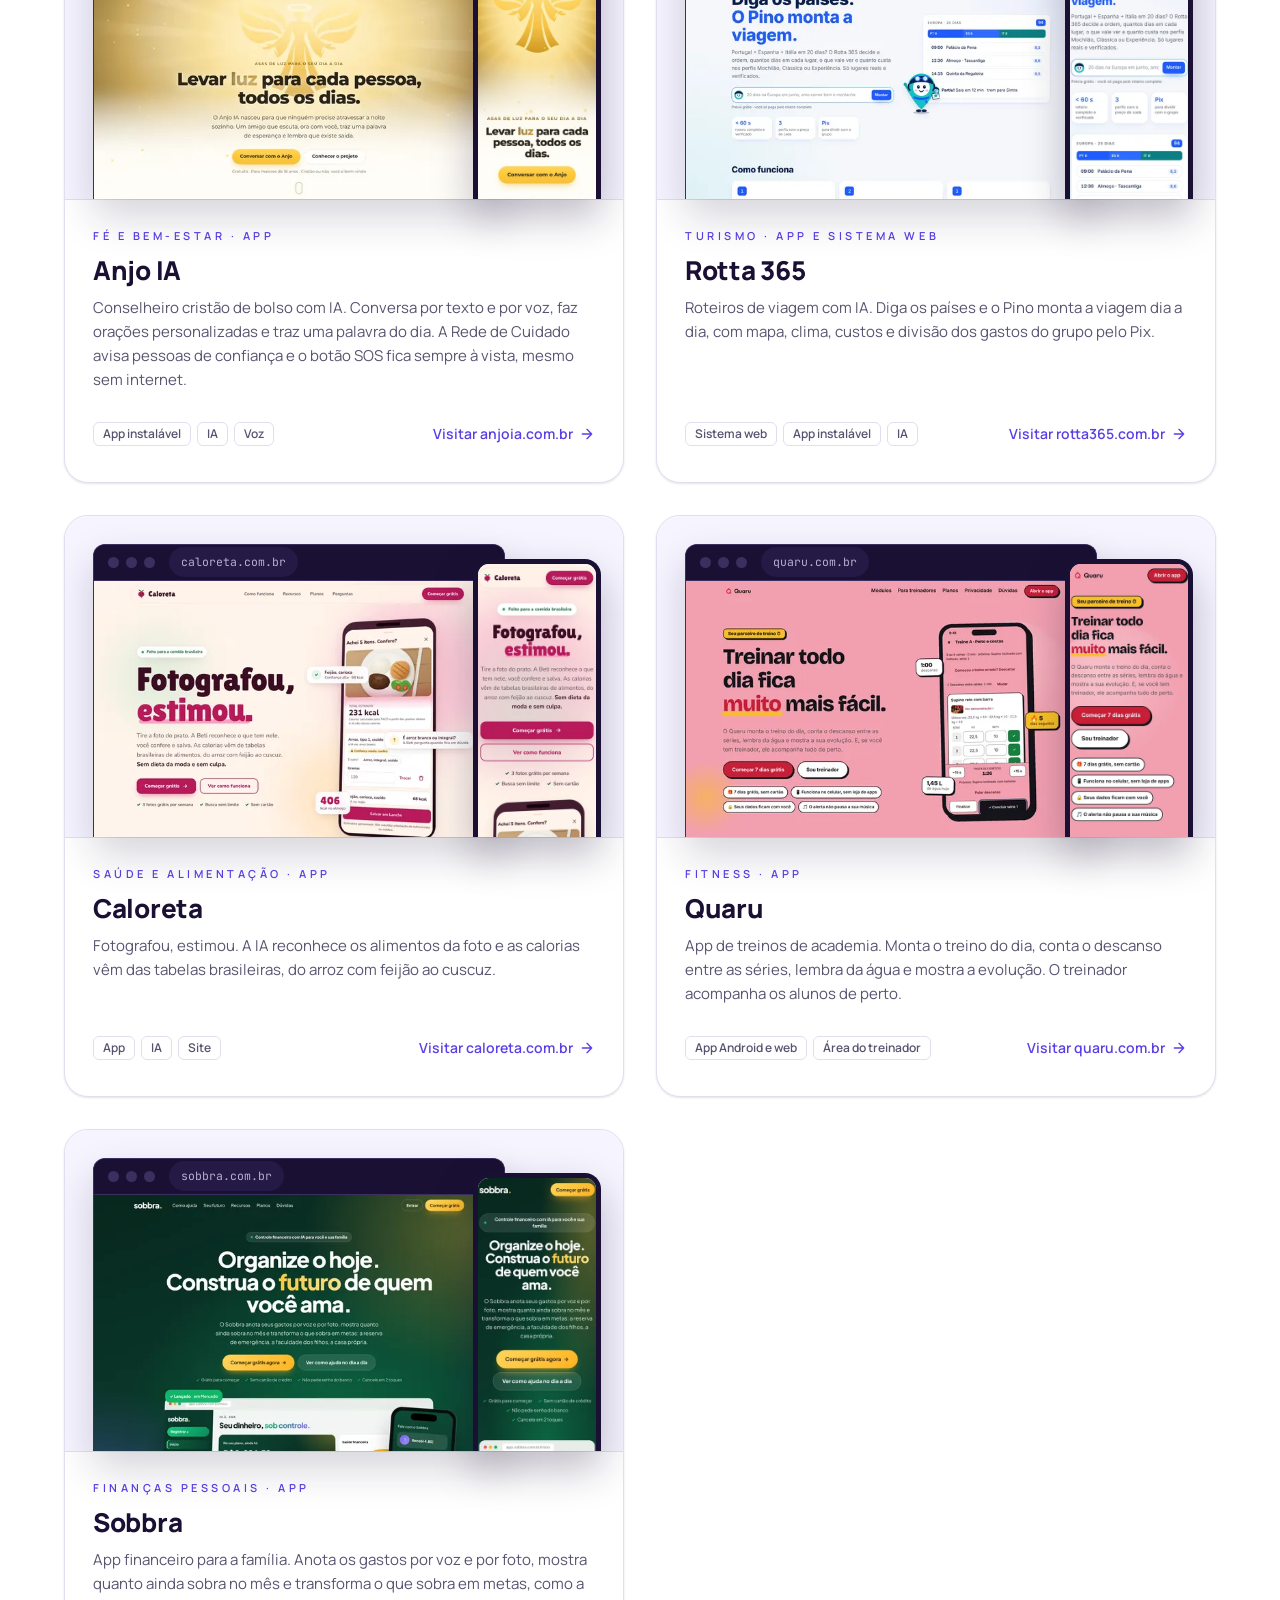
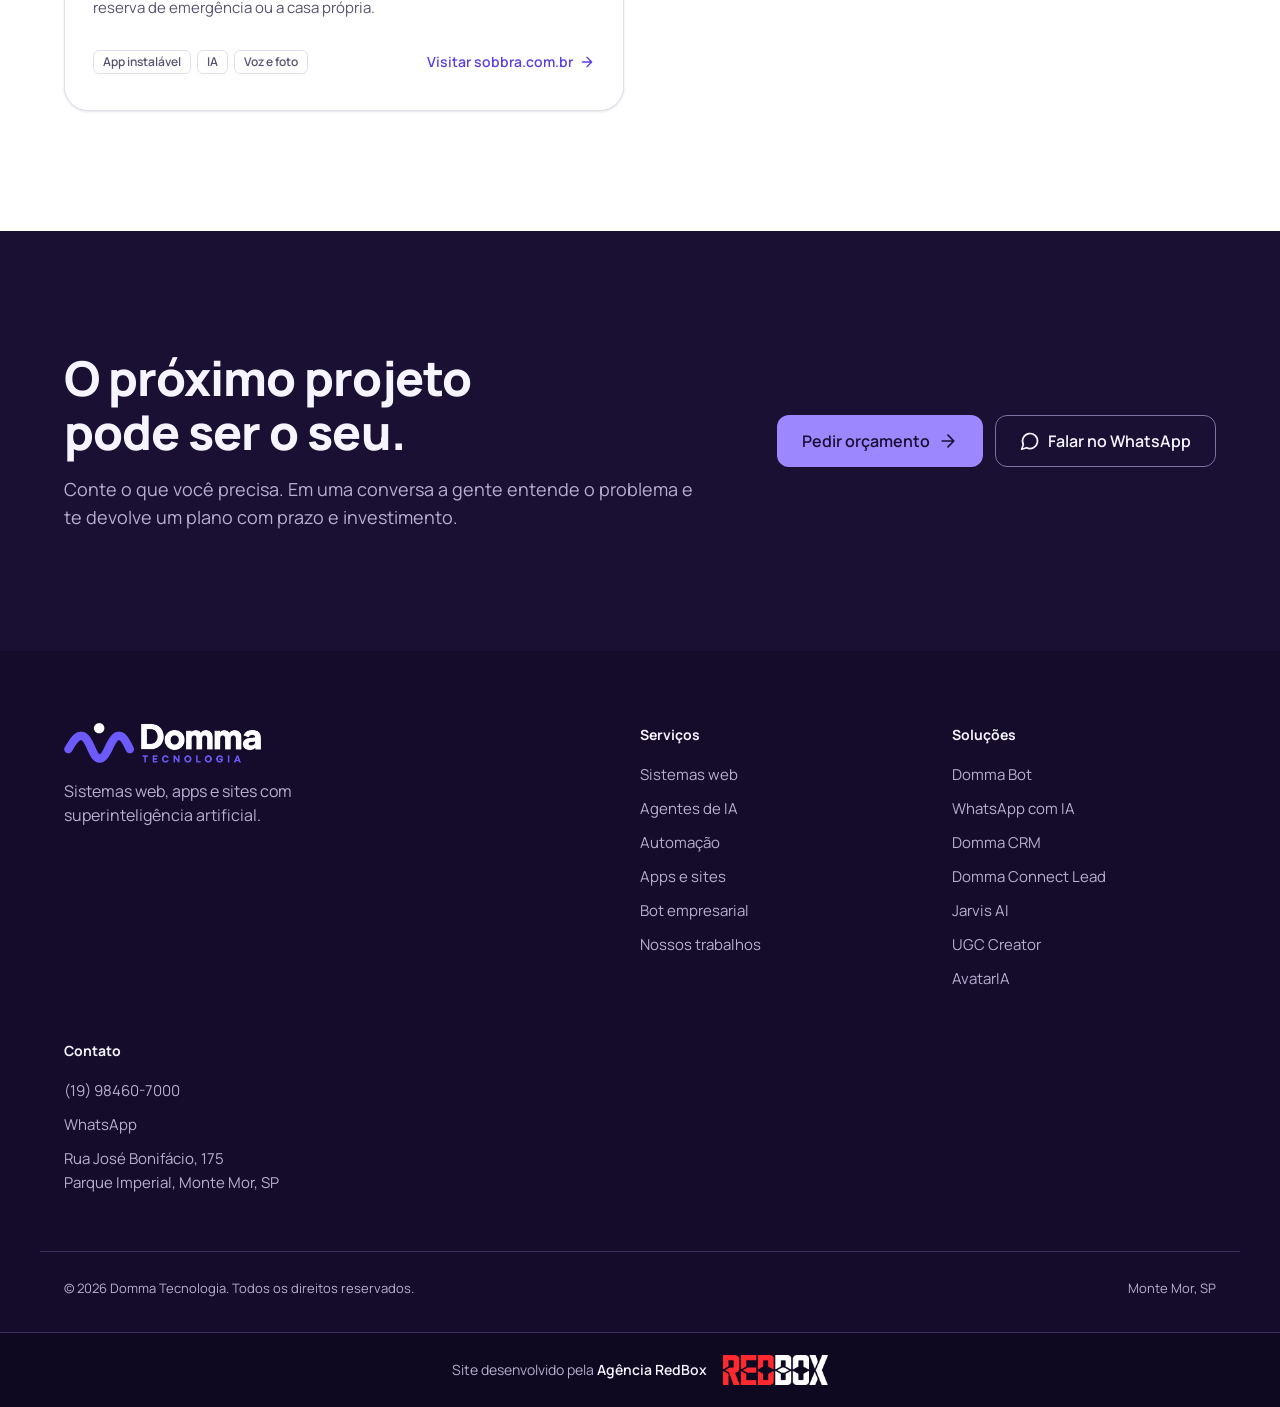
==== commit da51461d: "Adiciona o Domma Connect Lead às Soluções Novo painel em Soluções, depois do Domma CRM: campanhas de" ====
--- a/trabalhos.html
+++ b/trabalhos.html
@@ -81,6 +81,7 @@
             <a href="/#domma-bot"><b>Domma Bot</b><span>Bot empresarial na sua VPS</span><em class="em-novo">Novo</em></a>
             <a href="/#domma-chat"><b>WhatsApp com IA</b><span>Domma Chat</span></a>
             <a href="/#domma-crm"><b>Domma CRM</b><span>Funil de vendas sem código</span></a>
+            <a href="/#domma-connect-lead"><b>Domma Connect Lead</b><span>Campanhas no WhatsApp</span><em>Acesso antecipado</em></a>
             <a href="/#jarvis-ai"><b>Jarvis AI</b><span>Assistente pessoal com IA</span><em>Acesso antecipado</em></a>
             <a href="/#ugc-creator"><b>UGC Creator</b><span>Vídeos UGC com IA</span><em>Acesso antecipado</em></a>
             <a href="/#avatar-ia"><b>AvatarIA</b><span>Gêmeo digital em vídeo</span><em>Acesso antecipado</em></a>
@@ -394,6 +395,7 @@
         <a href="/#domma-bot">Domma Bot</a>
         <a href="/#domma-chat">WhatsApp com IA</a>
         <a href="/#domma-crm">Domma CRM</a>
+        <a href="/#domma-connect-lead">Domma Connect Lead</a>
         <a href="/#jarvis-ai">Jarvis AI</a>
         <a href="/#ugc-creator">UGC Creator</a>
         <a href="/#avatar-ia">AvatarIA</a>
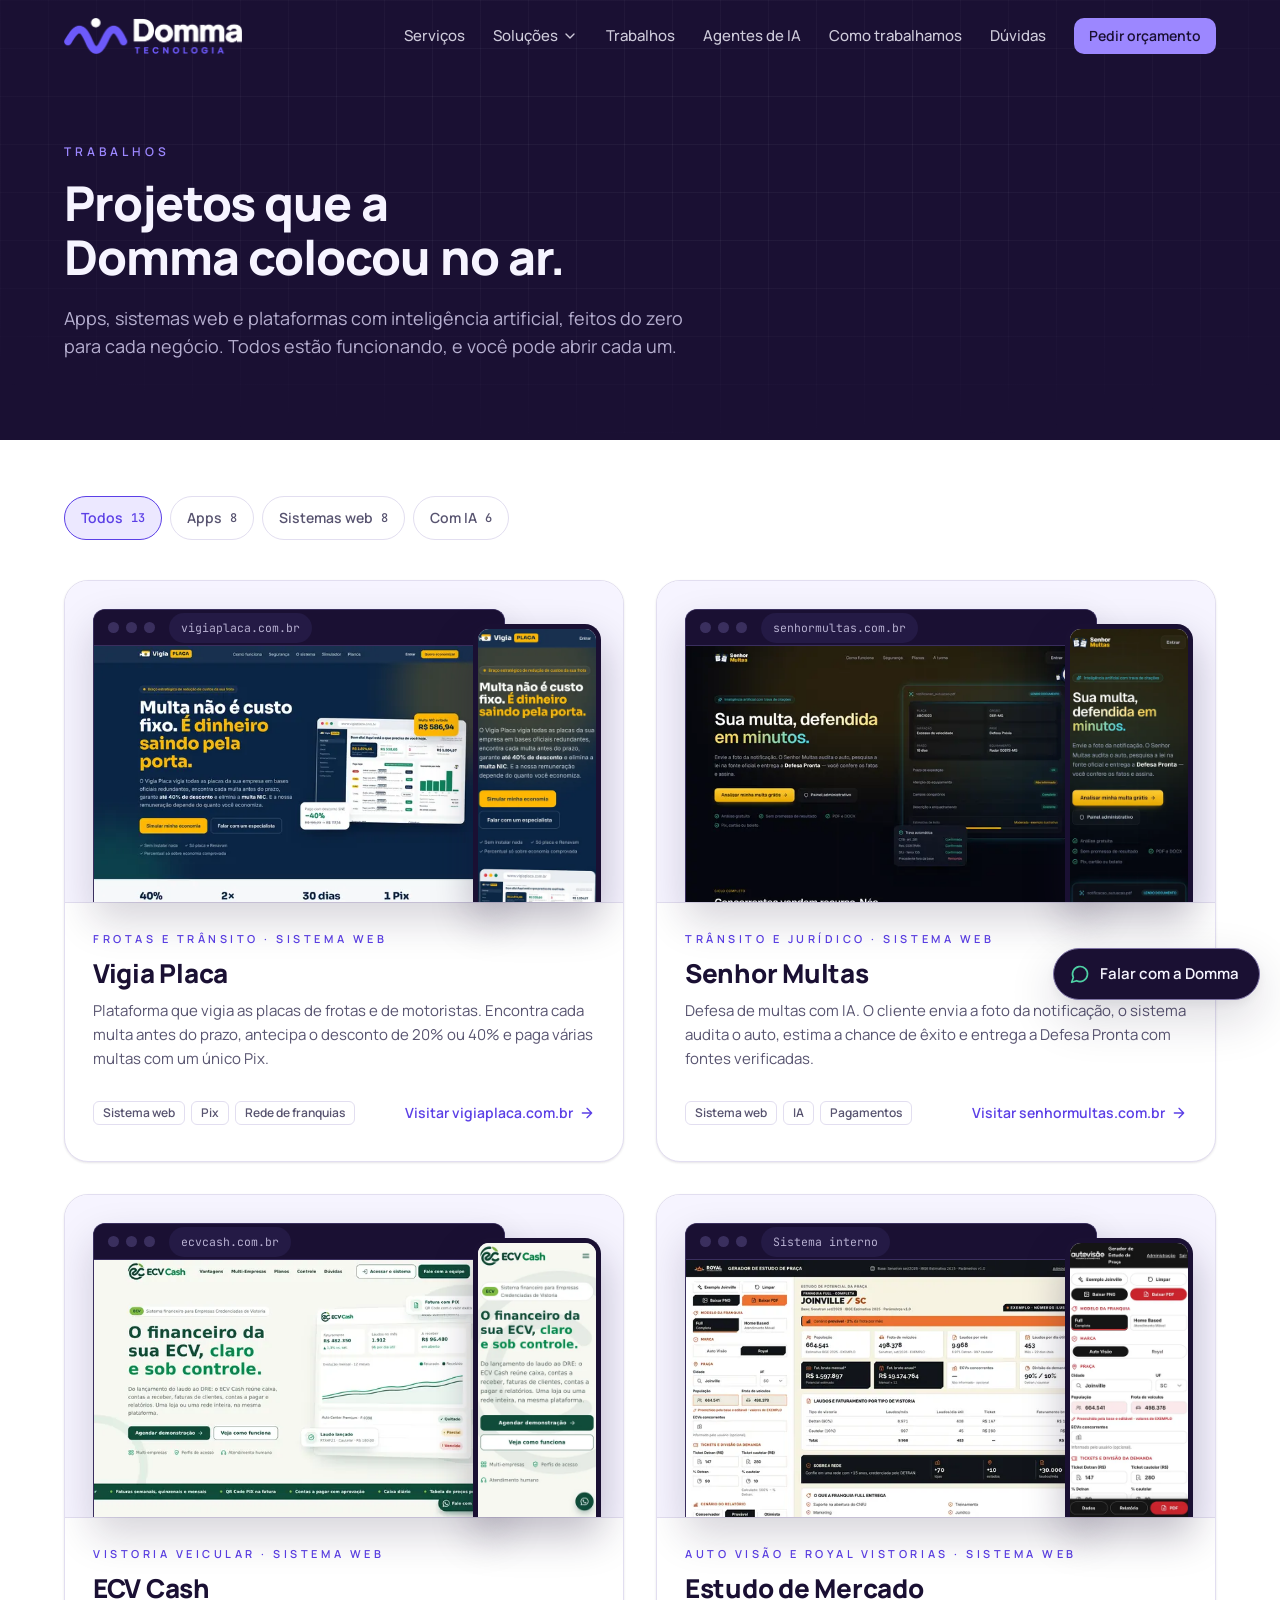
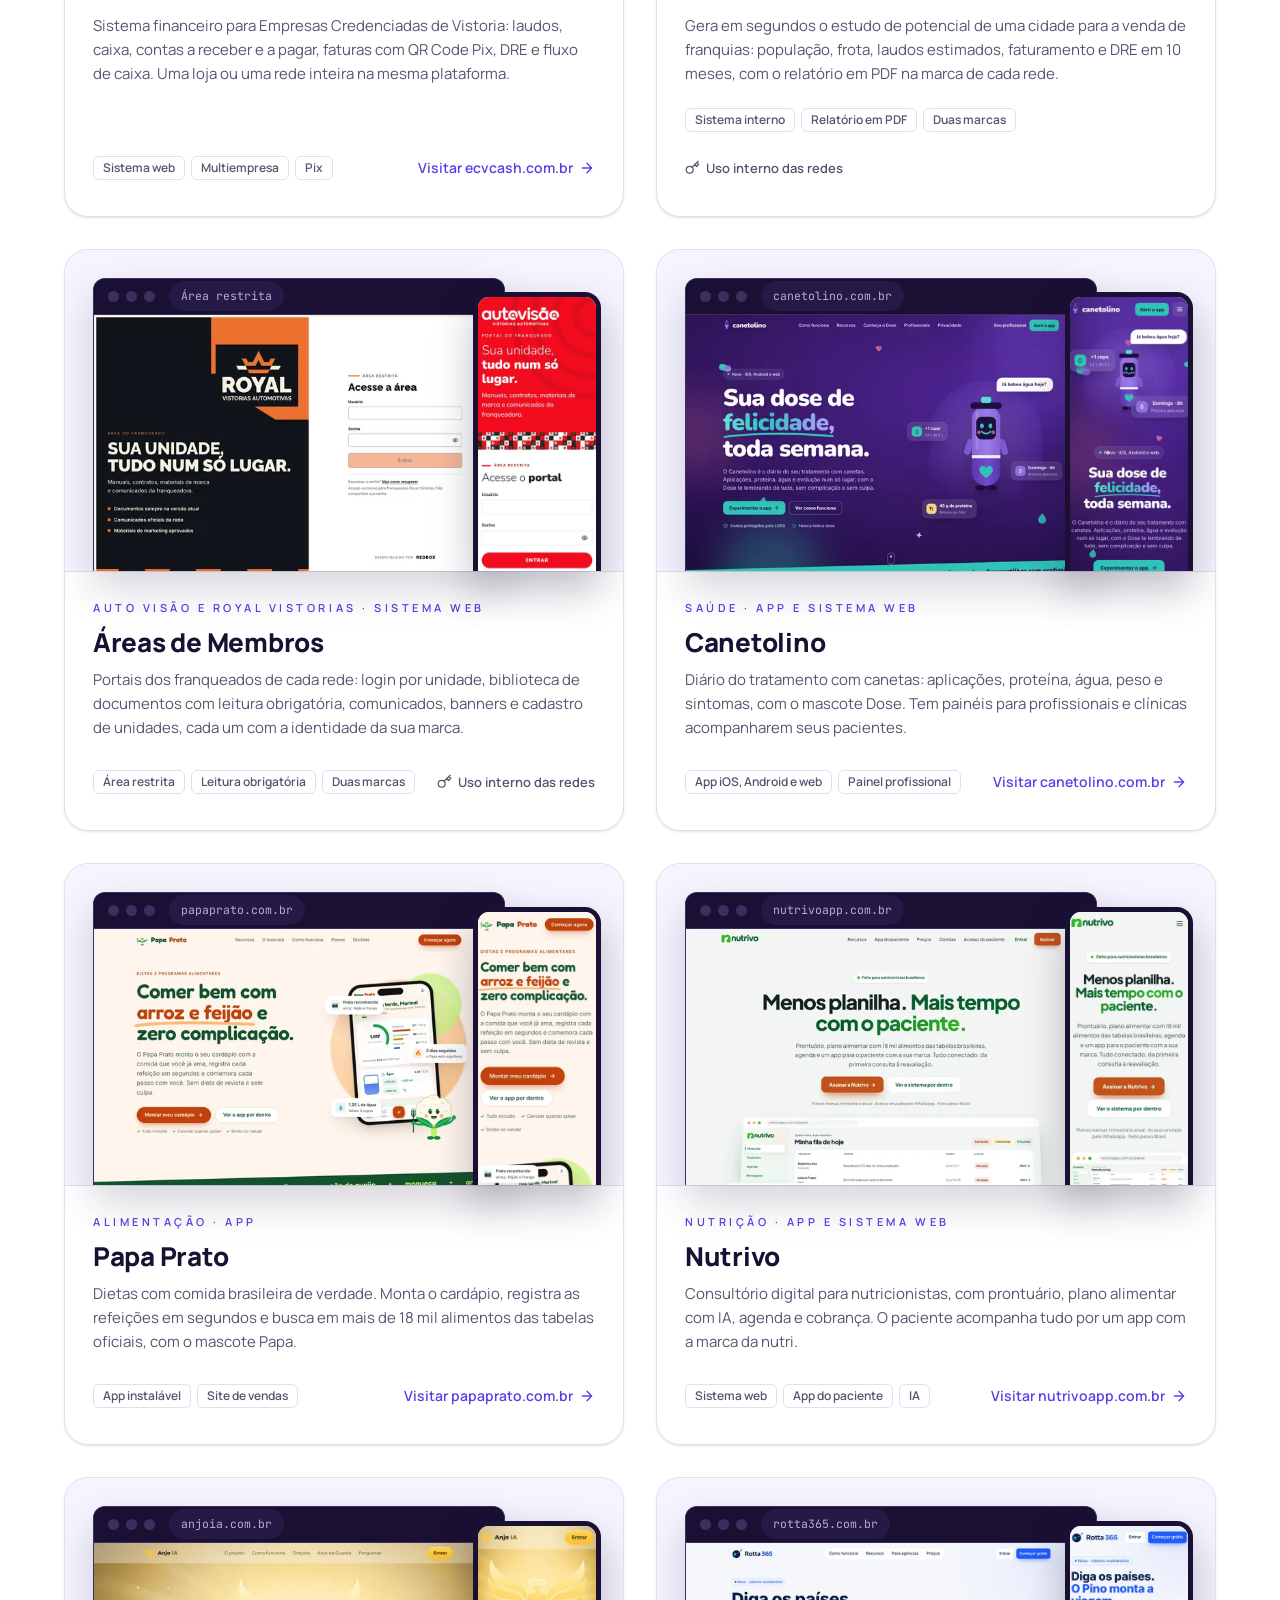
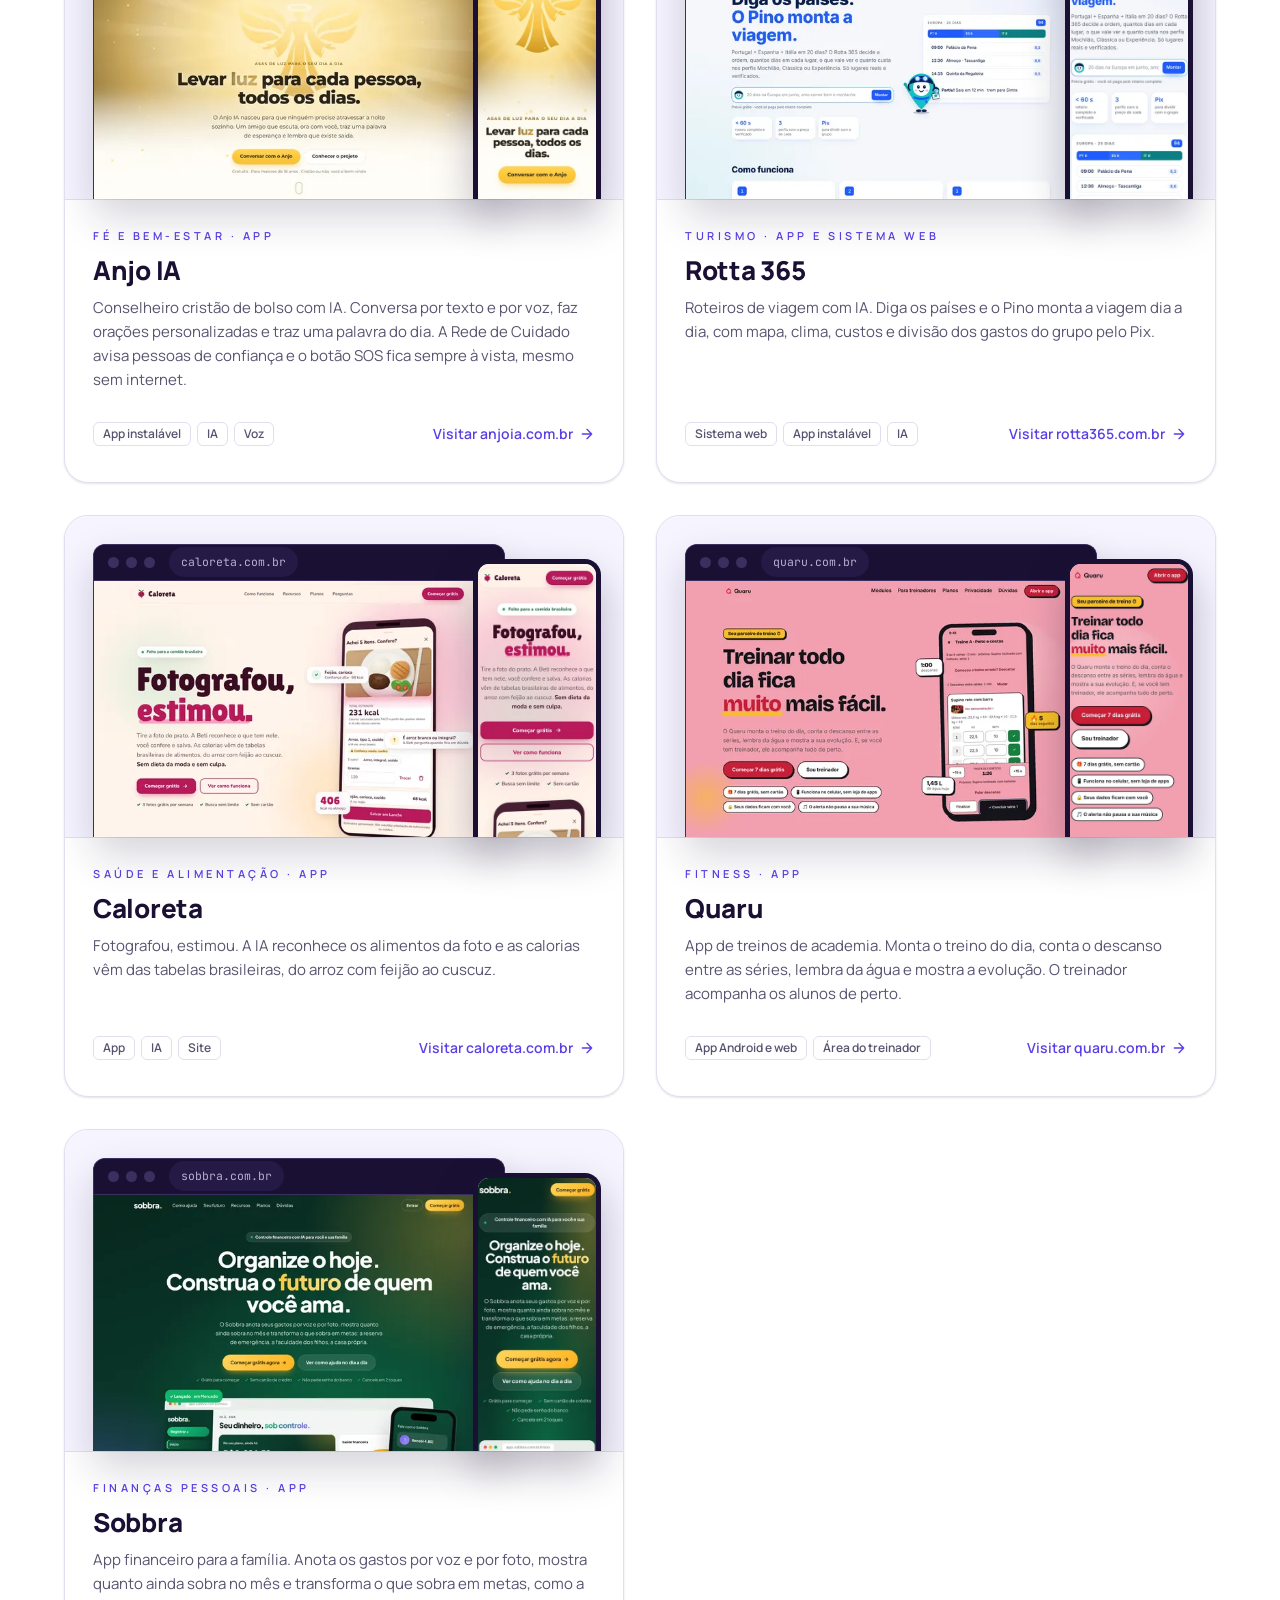
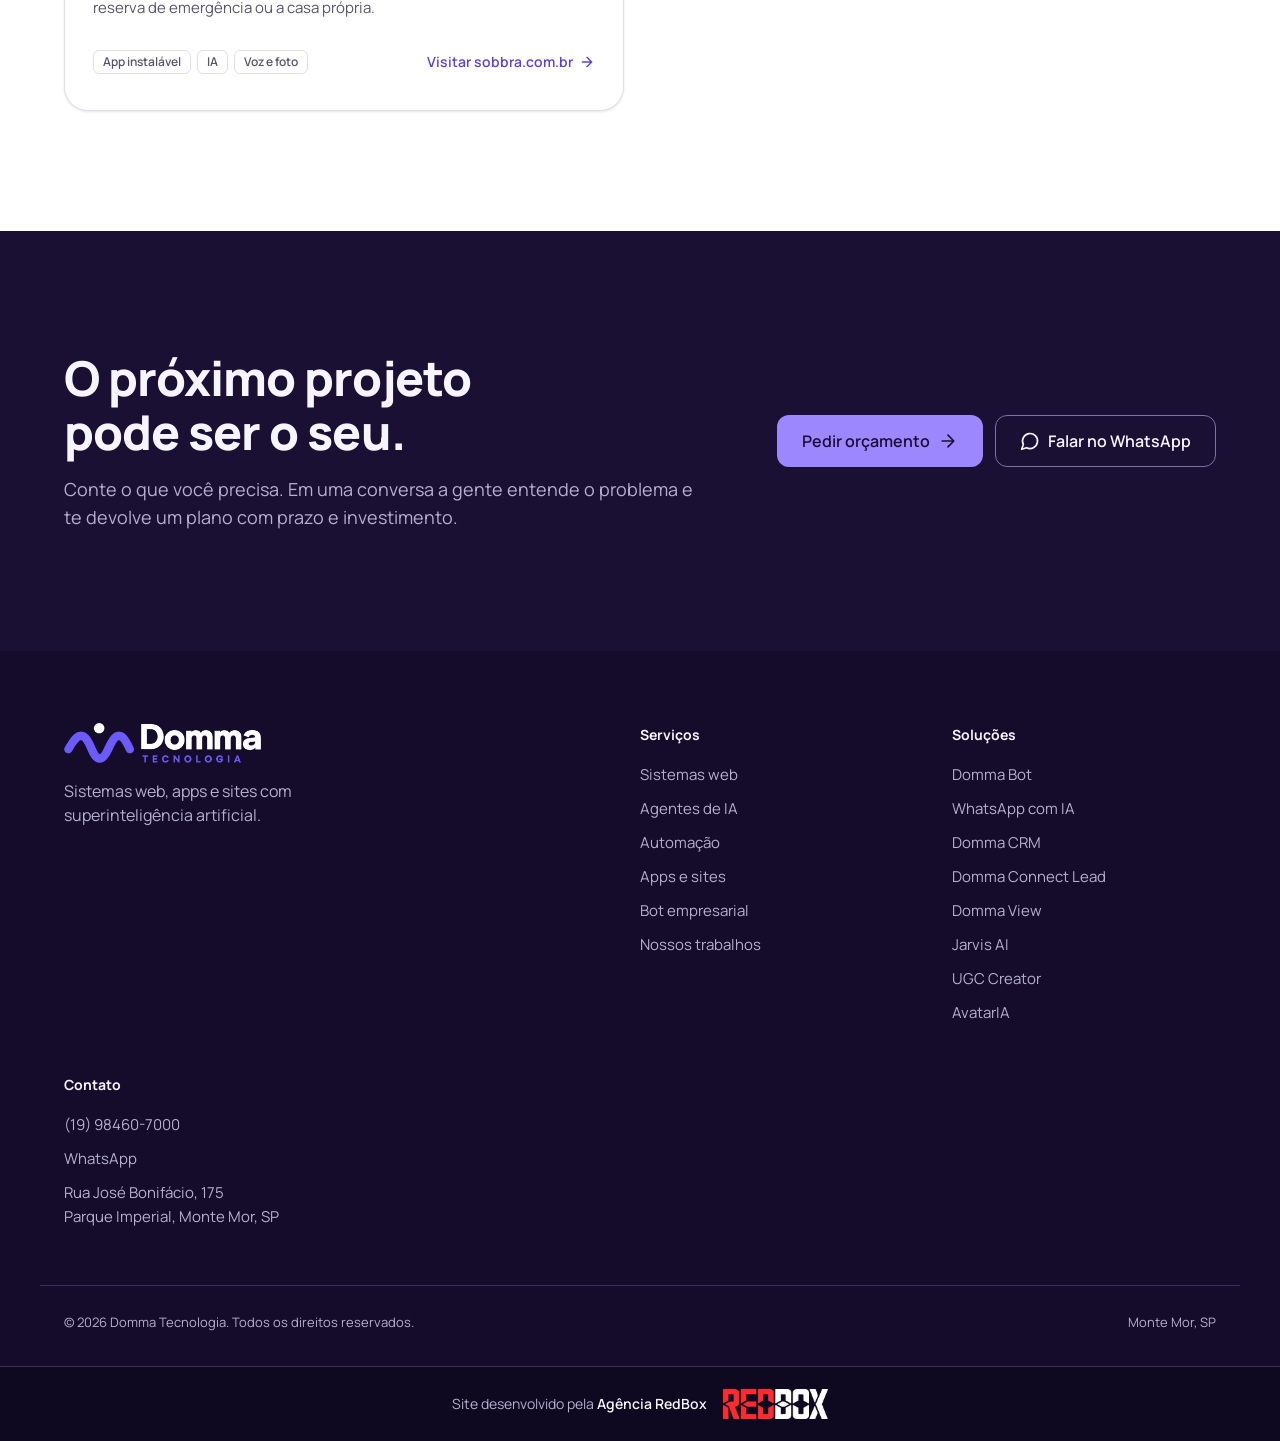
==== commit 67ca9223: "Adiciona o Domma View em Soluções, no menu, nos atalhos e no rodapé Painel com três telas reais do c" ====
--- a/trabalhos.html
+++ b/trabalhos.html
@@ -82,6 +82,7 @@
             <a href="/#domma-chat"><b>WhatsApp com IA</b><span>Domma Chat</span></a>
             <a href="/#domma-crm"><b>Domma CRM</b><span>Funil de vendas sem código</span></a>
             <a href="/#domma-connect-lead"><b>Domma Connect Lead</b><span>Campanhas no WhatsApp</span><em>Acesso antecipado</em></a>
+            <a href="/#domma-view"><b>Domma View</b><span>Acesso e suporte remoto</span><em>Acesso antecipado</em></a>
             <a href="/#jarvis-ai"><b>Jarvis AI</b><span>Assistente pessoal com IA</span><em>Acesso antecipado</em></a>
             <a href="/#ugc-creator"><b>UGC Creator</b><span>Vídeos UGC com IA</span><em>Acesso antecipado</em></a>
             <a href="/#avatar-ia"><b>AvatarIA</b><span>Gêmeo digital em vídeo</span><em>Acesso antecipado</em></a>
@@ -396,6 +397,7 @@
         <a href="/#domma-chat">WhatsApp com IA</a>
         <a href="/#domma-crm">Domma CRM</a>
         <a href="/#domma-connect-lead">Domma Connect Lead</a>
+        <a href="/#domma-view">Domma View</a>
         <a href="/#jarvis-ai">Jarvis AI</a>
         <a href="/#ugc-creator">UGC Creator</a>
         <a href="/#avatar-ia">AvatarIA</a>
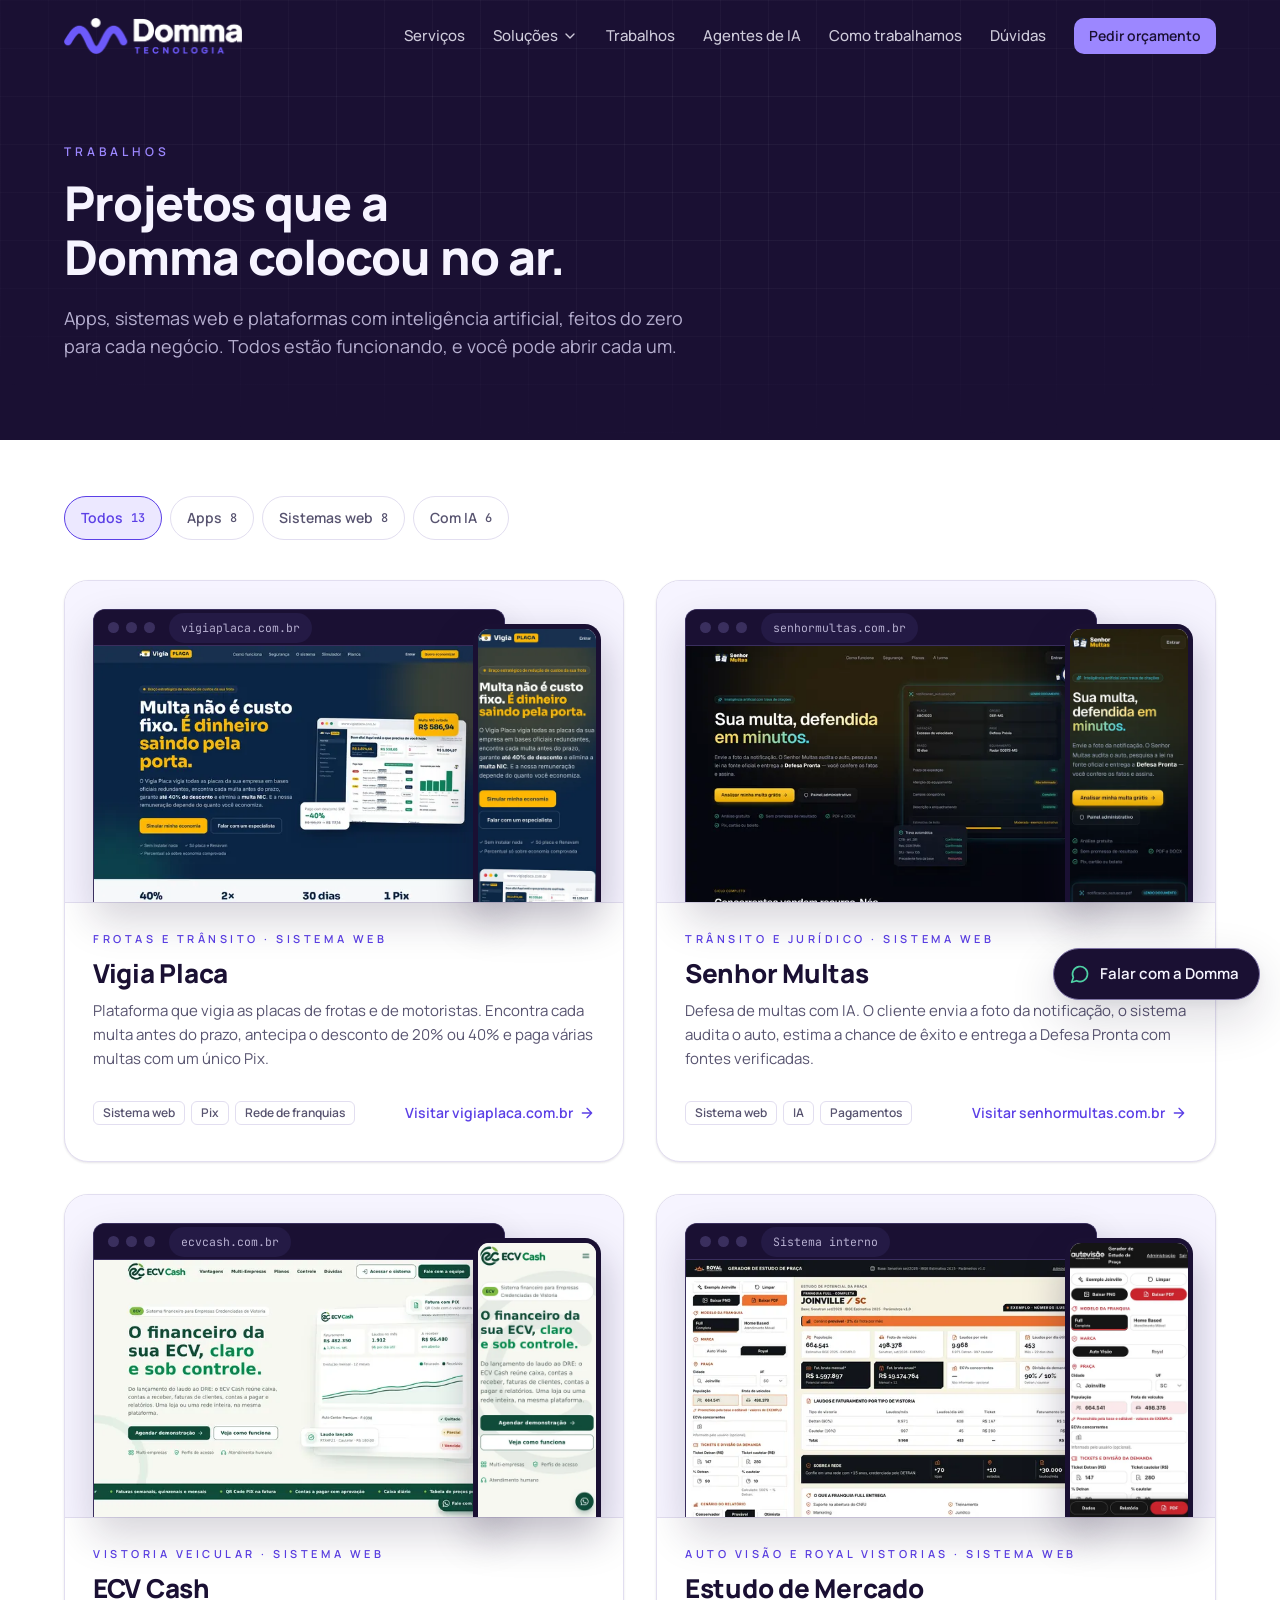
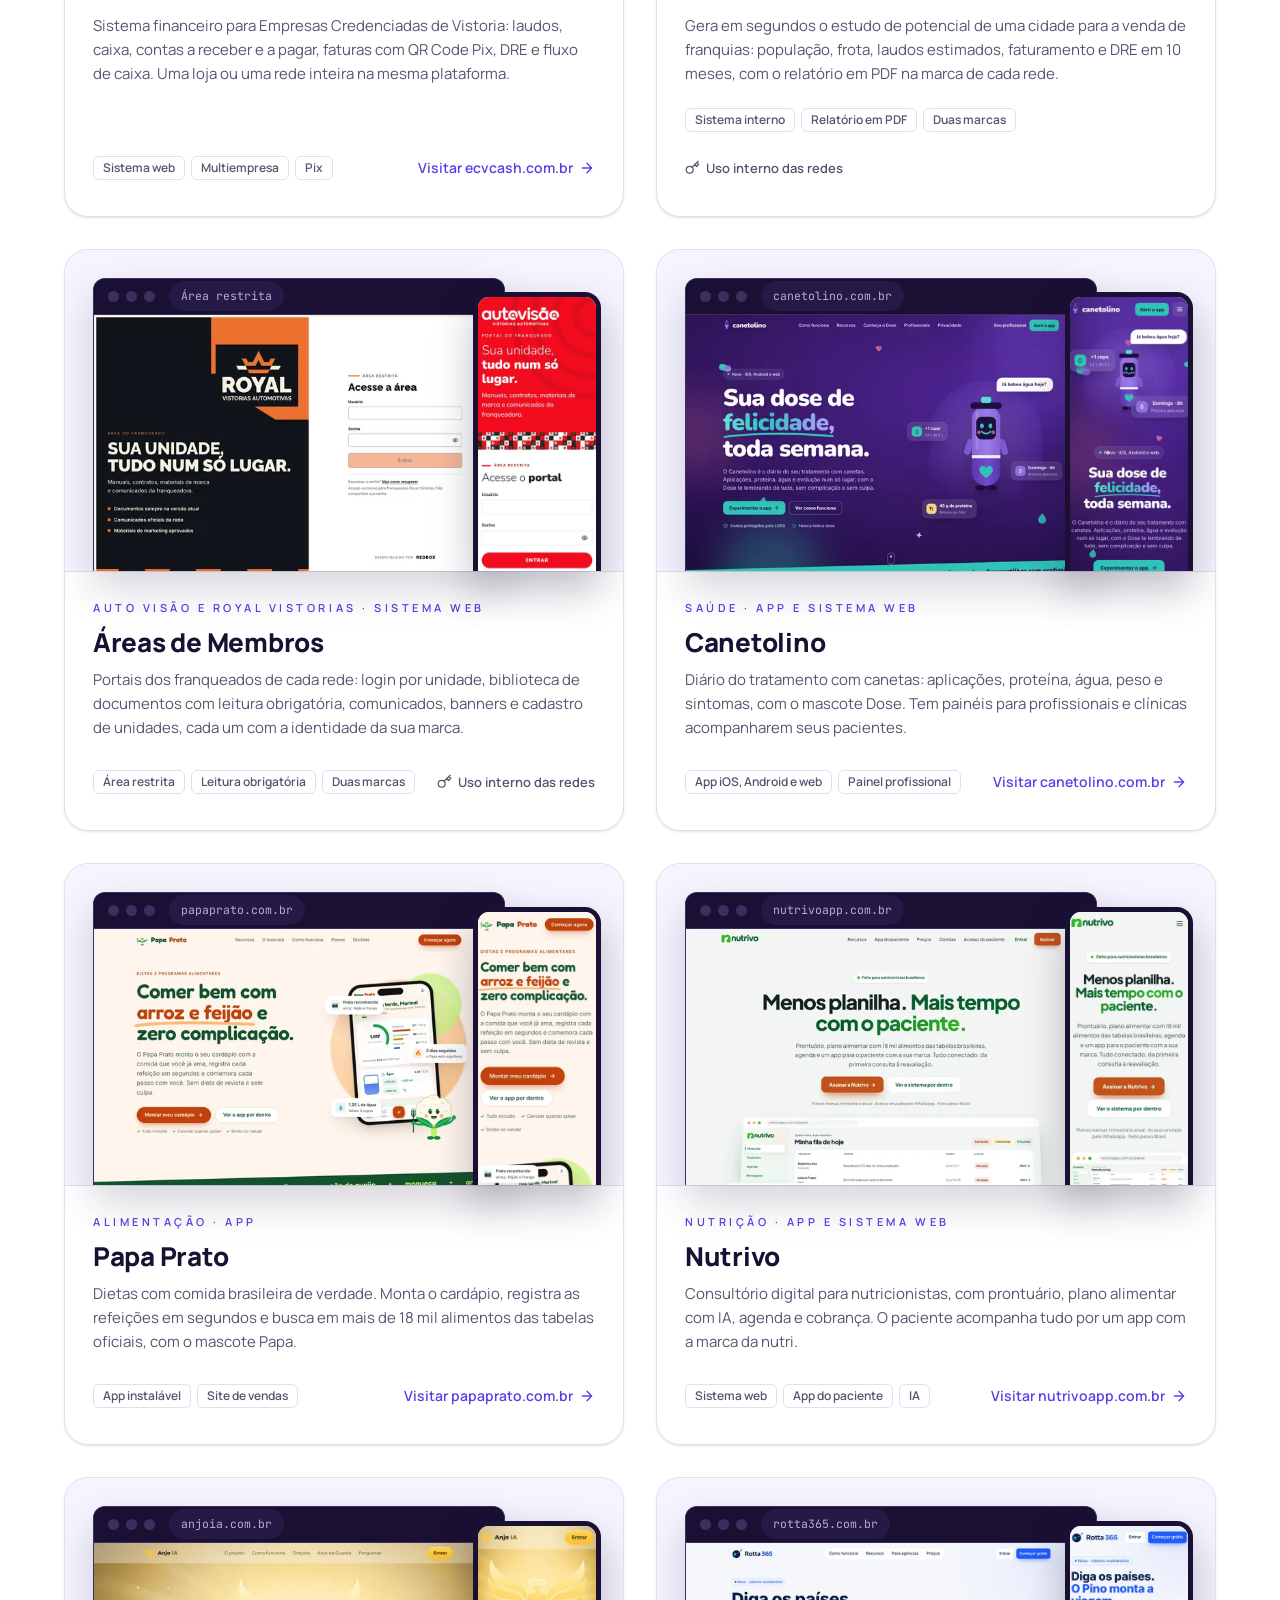
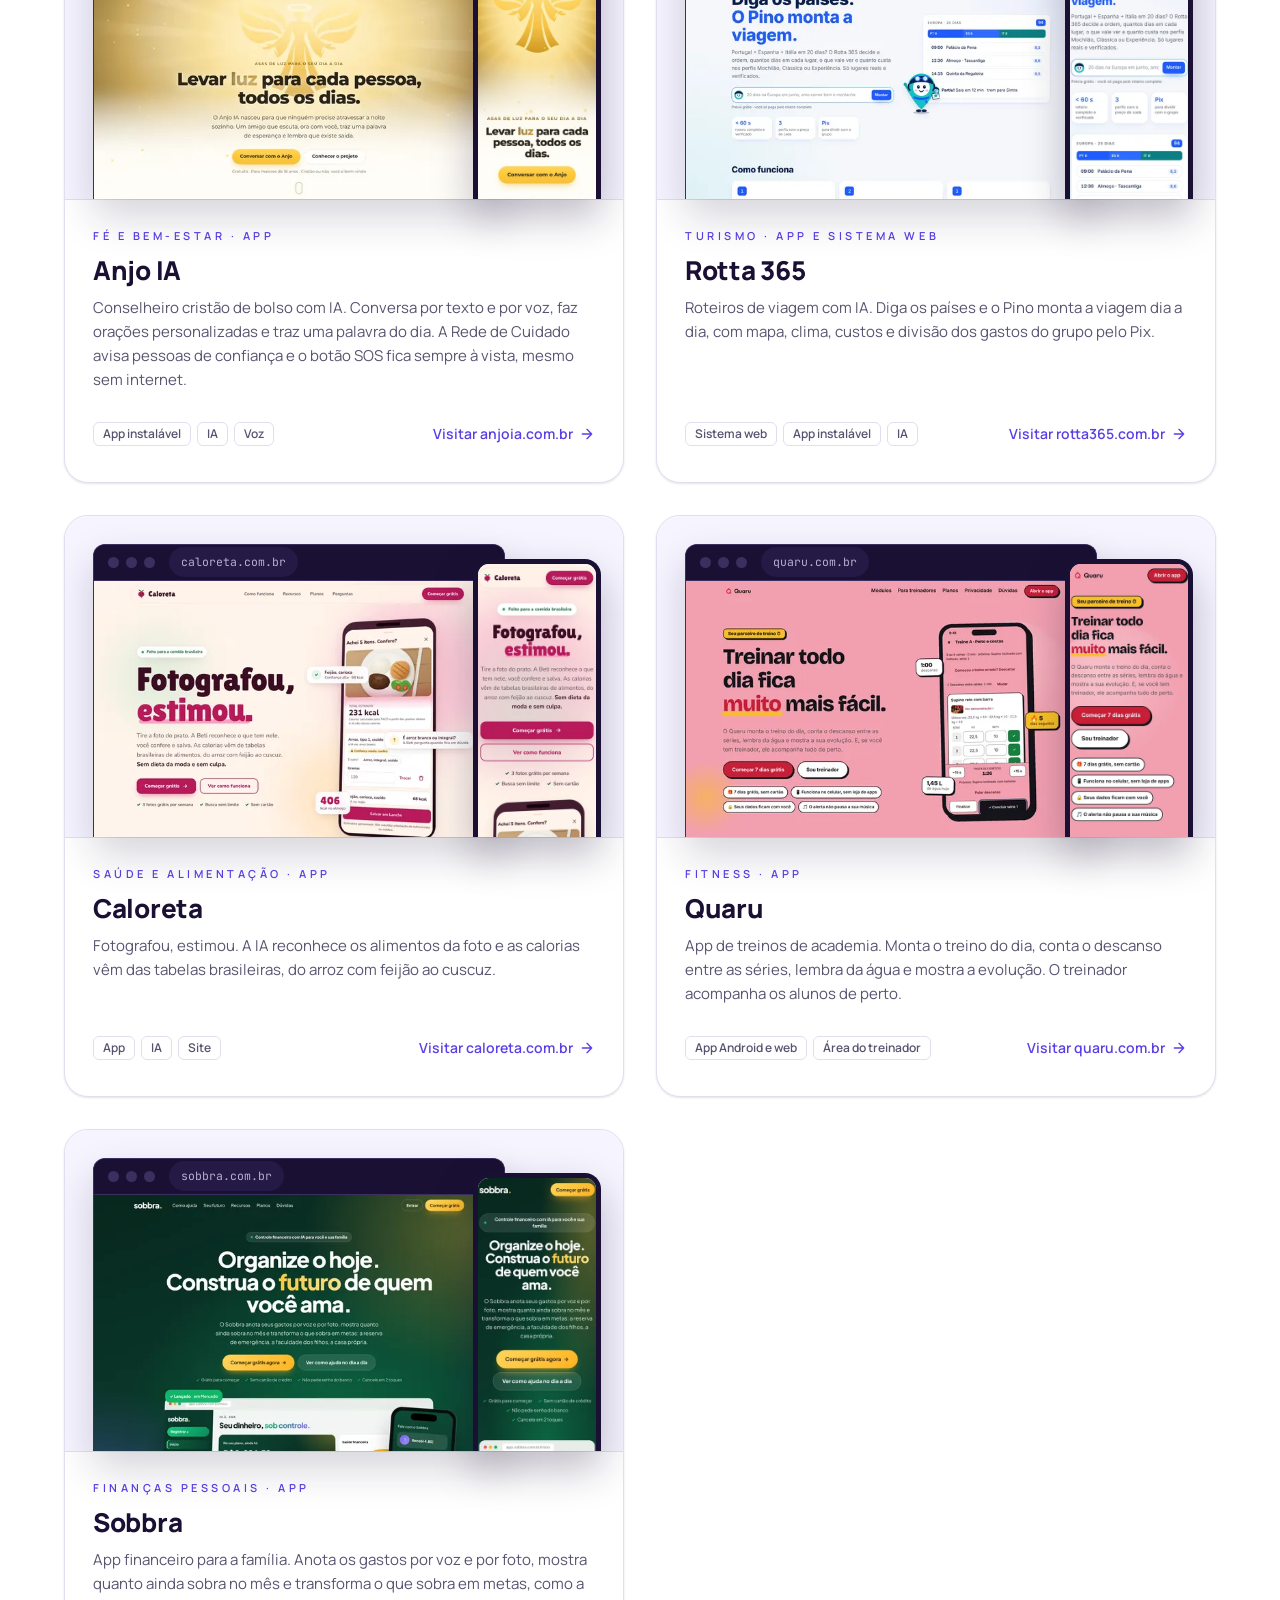
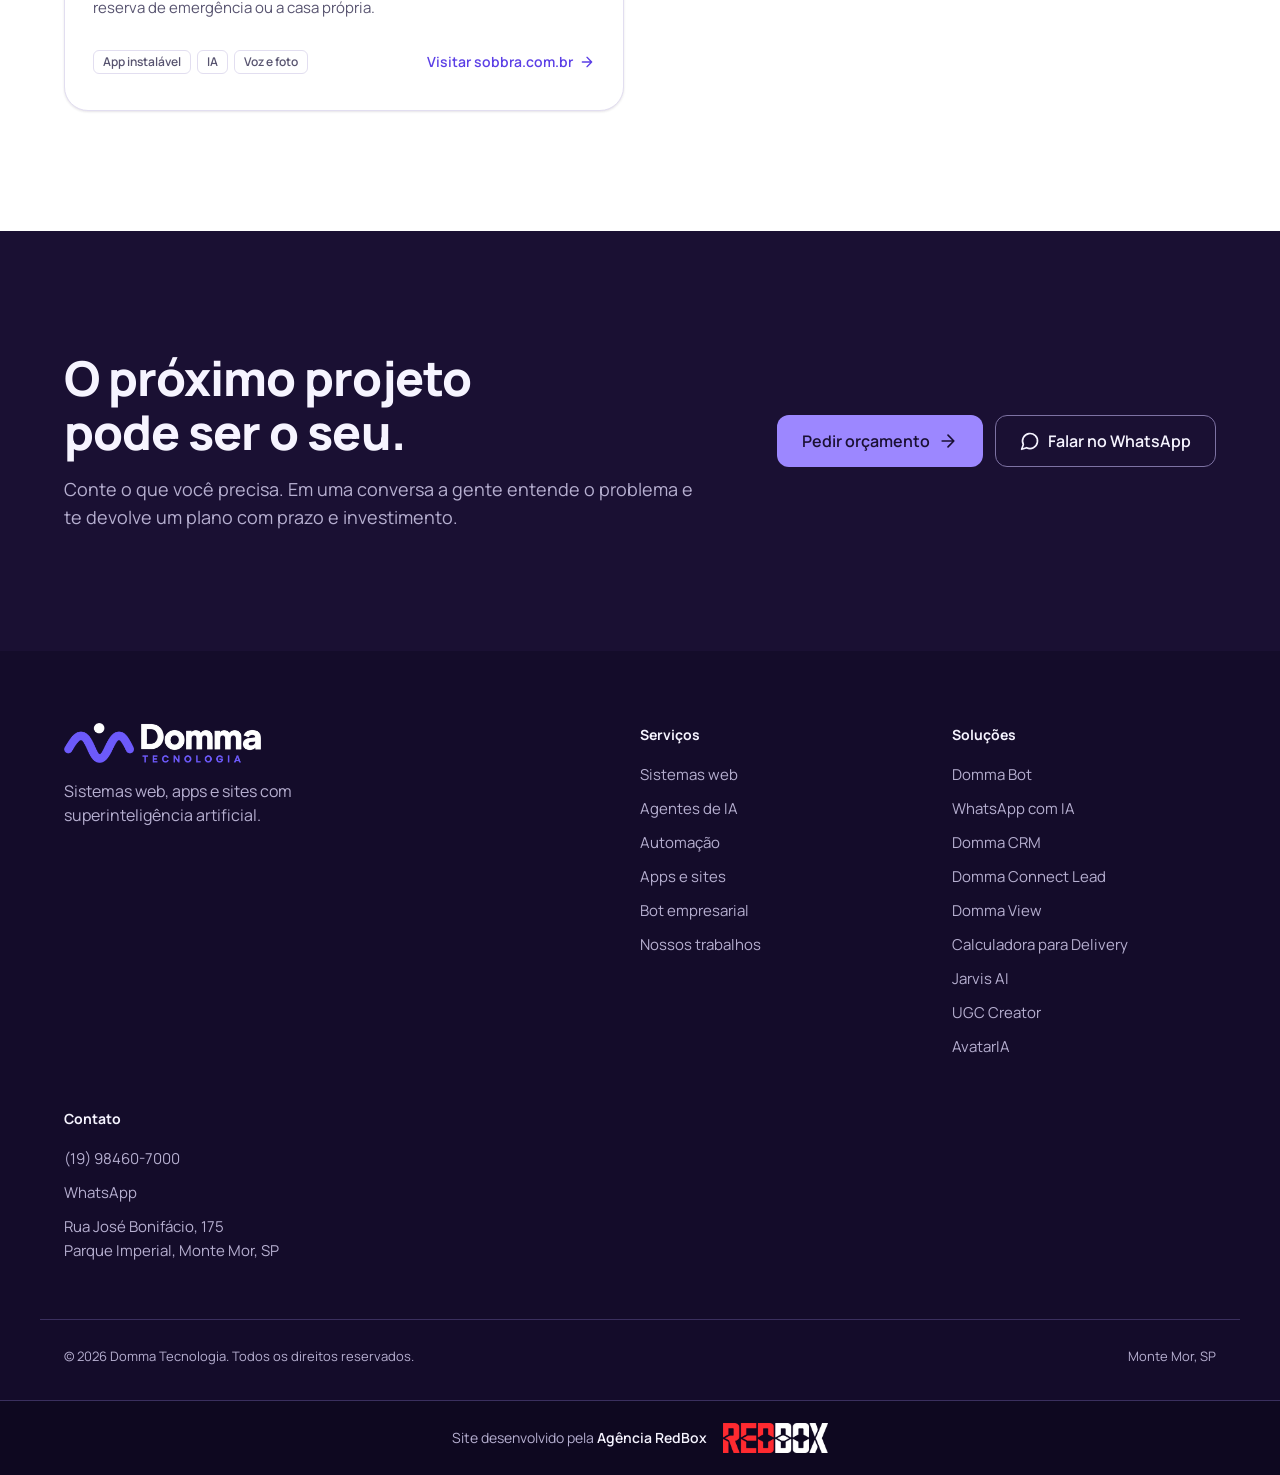
==== commit 3d3d40f4: "Adiciona a Calculadora para Delivery (Domma Food) em Soluções Painel com destaque vermelho do nicho " ====
--- a/trabalhos.html
+++ b/trabalhos.html
@@ -83,6 +83,7 @@
             <a href="/#domma-crm"><b>Domma CRM</b><span>Funil de vendas sem código</span></a>
             <a href="/#domma-connect-lead"><b>Domma Connect Lead</b><span>Campanhas no WhatsApp</span><em>Acesso antecipado</em></a>
             <a href="/#domma-view"><b>Domma View</b><span>Acesso e suporte remoto</span><em>Acesso antecipado</em></a>
+            <a href="/#calculadora-delivery"><b>Calculadora para Delivery</b><span>Preço certo no iFood e outros apps</span><em class="em-food">Domma Food</em></a>
             <a href="/#jarvis-ai"><b>Jarvis AI</b><span>Assistente pessoal com IA</span><em>Acesso antecipado</em></a>
             <a href="/#ugc-creator"><b>UGC Creator</b><span>Vídeos UGC com IA</span><em>Acesso antecipado</em></a>
             <a href="/#avatar-ia"><b>AvatarIA</b><span>Gêmeo digital em vídeo</span><em>Acesso antecipado</em></a>
@@ -398,6 +399,7 @@
         <a href="/#domma-crm">Domma CRM</a>
         <a href="/#domma-connect-lead">Domma Connect Lead</a>
         <a href="/#domma-view">Domma View</a>
+        <a href="/#calculadora-delivery">Calculadora para Delivery</a>
         <a href="/#jarvis-ai">Jarvis AI</a>
         <a href="/#ugc-creator">UGC Creator</a>
         <a href="/#avatar-ia">AvatarIA</a>
--- a/styles.css
+++ b/styles.css
@@ -20,6 +20,12 @@
   --accent-hover: #4A2FD1;
   --on-accent: #FFFFFF;
   --accent-soft: #ECE8FF;
+  /* nicho Food (Domma Food): sempre vermelho */
+  --food: #EA1D2C;
+  --food-hover: #FF3341;
+  --food-text: #C8102E;
+  --food-soft: #FDECEE;
+  --food-dk-text: #FF6B76;
   --border: #E2DEF0;
   --border-strong: #8E86A8;
   --success: #0F7A5A;
@@ -76,6 +82,8 @@
     --accent-hover: #B3A3FF;
     --on-accent: #1A1033;
     --accent-soft: #2E2160;
+    --food-text: #FF6B76;
+    --food-soft: #3A1428;
     --border: #3A2F5E;
     --border-strong: #7D72A3;
     --success: #4FD1A5;
@@ -101,6 +109,8 @@
     --accent-hover: #B3A3FF;
     --on-accent: #1A1033;
     --accent-soft: #2E2160;
+    --food-text: #FF6B76;
+    --food-soft: #3A1428;
     --border: #3A2F5E;
     --border-strong: #7D72A3;
     --success: #4FD1A5;
@@ -407,6 +417,20 @@
 .thumb img { width: 64px; height: 40px; object-fit: cover; object-position: top left; border-radius: 6px; }
 .thumb:hover { border-color: var(--dk-border-strong); color: var(--brand-mist); }
 .thumb[aria-pressed="true"] { border-color: var(--dk-accent); background: var(--dk-raised); color: var(--brand-mist); }
+/* Calculadora para Delivery: destaque vermelho do nicho Food (Domma Food) */
+.produto[data-nicho="food"] { position: relative; isolation: isolate; --dk-accent: var(--food-dk-text); --dk-success: var(--food-dk-text); }
+.produto[data-nicho="food"]::before { content: ""; position: absolute; z-index: -1; inset: 20px -28px; border-radius: var(--radius-lg); background: color-mix(in srgb, var(--food) 9%, transparent); border: 1px solid color-mix(in srgb, var(--food) 40%, transparent); }
+.produto[data-nicho="food"] + .produto { border-top-color: transparent; }
+.produto[data-nicho="food"] .produto-marca img { height: 34px; }
+.produto[data-nicho="food"] .produto-marca i { background: var(--food); color: #FFFFFF; }
+.produto[data-nicho="food"] .produto-status { border-color: color-mix(in srgb, var(--food) 60%, transparent); color: var(--food-dk-text); }
+.produto[data-nicho="food"] .btn-primary { background: var(--food); color: #FFFFFF; }
+.produto[data-nicho="food"] .btn-primary:hover { background: var(--food-hover); }
+.produto[data-nicho="food"] .thumb[aria-pressed="true"] { border-color: var(--food); }
+.produto[data-nicho="food"] :focus-visible { outline-color: var(--food-dk-text); }
+.nav-drop-menu .em-food { background: var(--food-soft); color: var(--food-text); }
+@media (max-width: 1080px) { .produto[data-nicho="food"]::before { inset: 12px -16px; } }
+@media (max-width: 640px) { .produto[data-nicho="food"] { padding-left: 4px; padding-right: 4px; } .produto[data-nicho="food"]::before { inset: 10px -10px; } }
 .galeria-nota { margin-top: 10px; font-size: 12.5px; color: var(--dk-border-strong); }
 
 /* ---------- trabalhos ---------- */
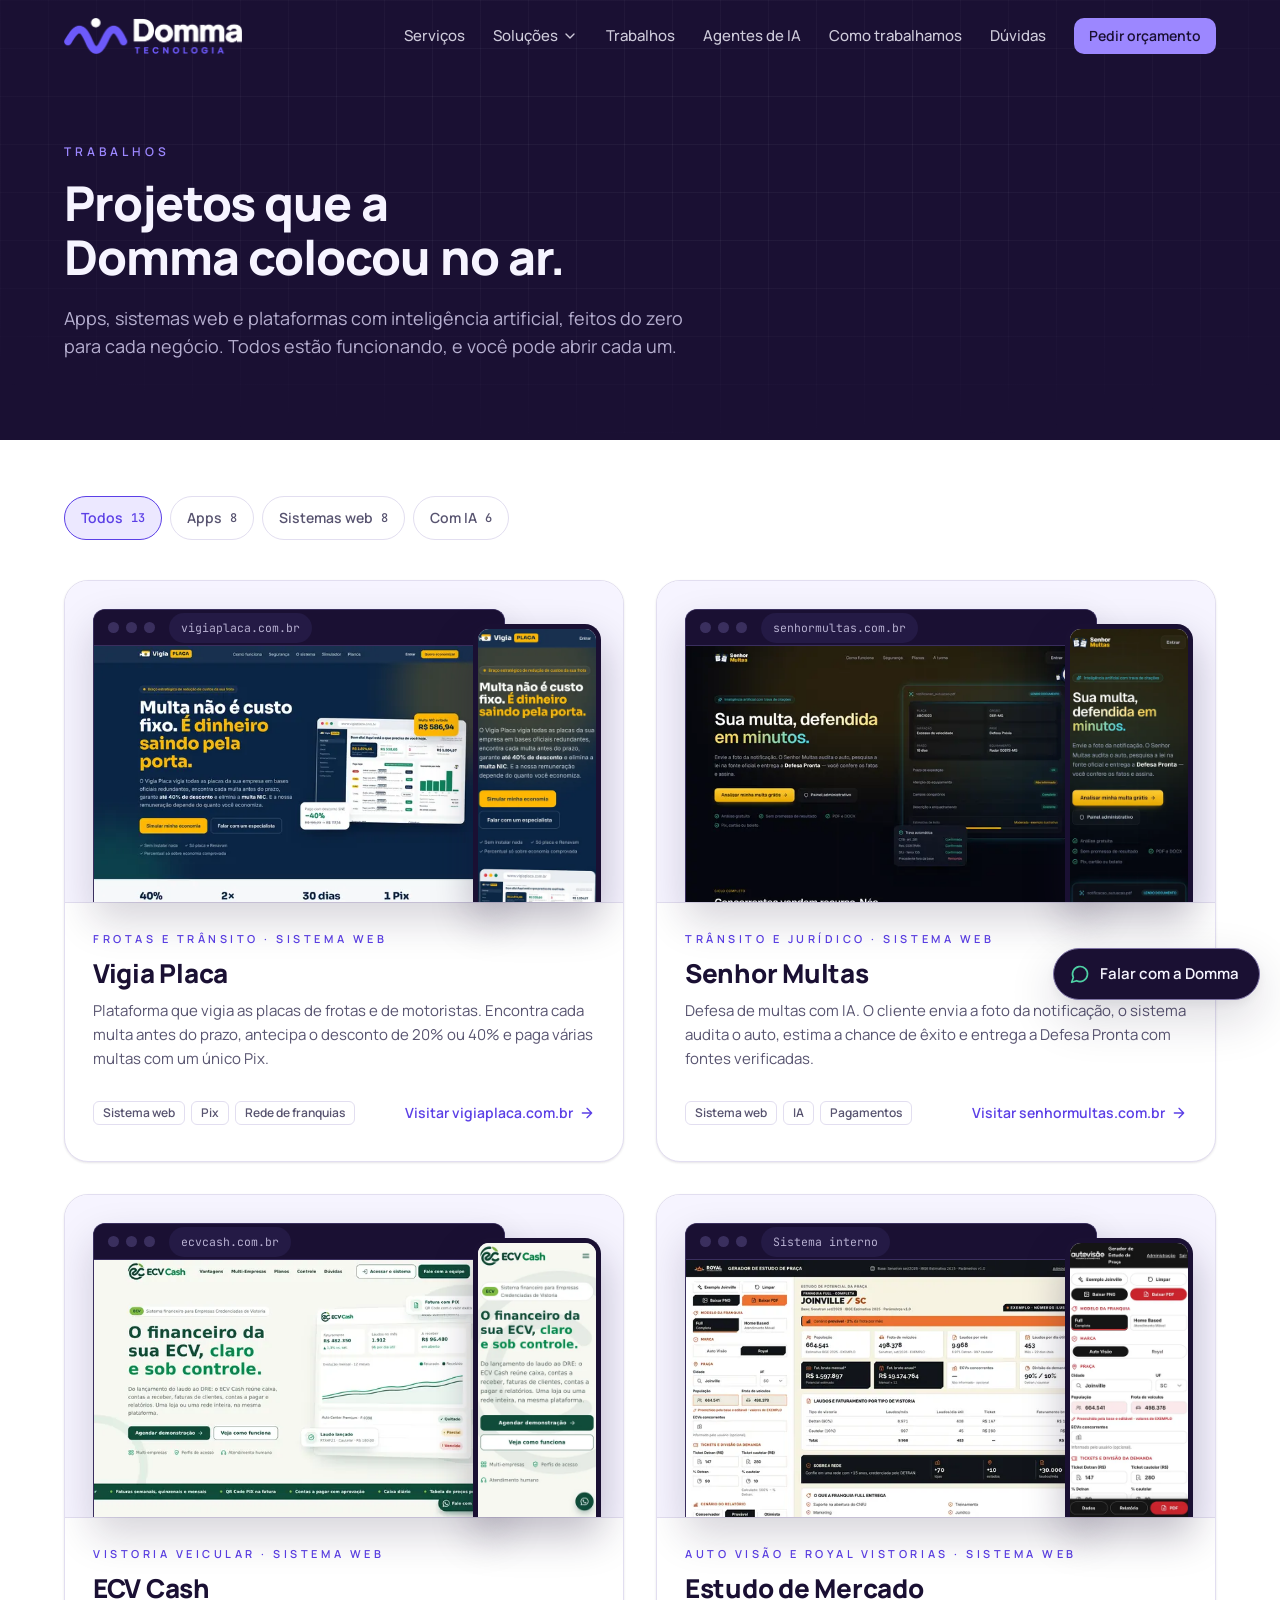
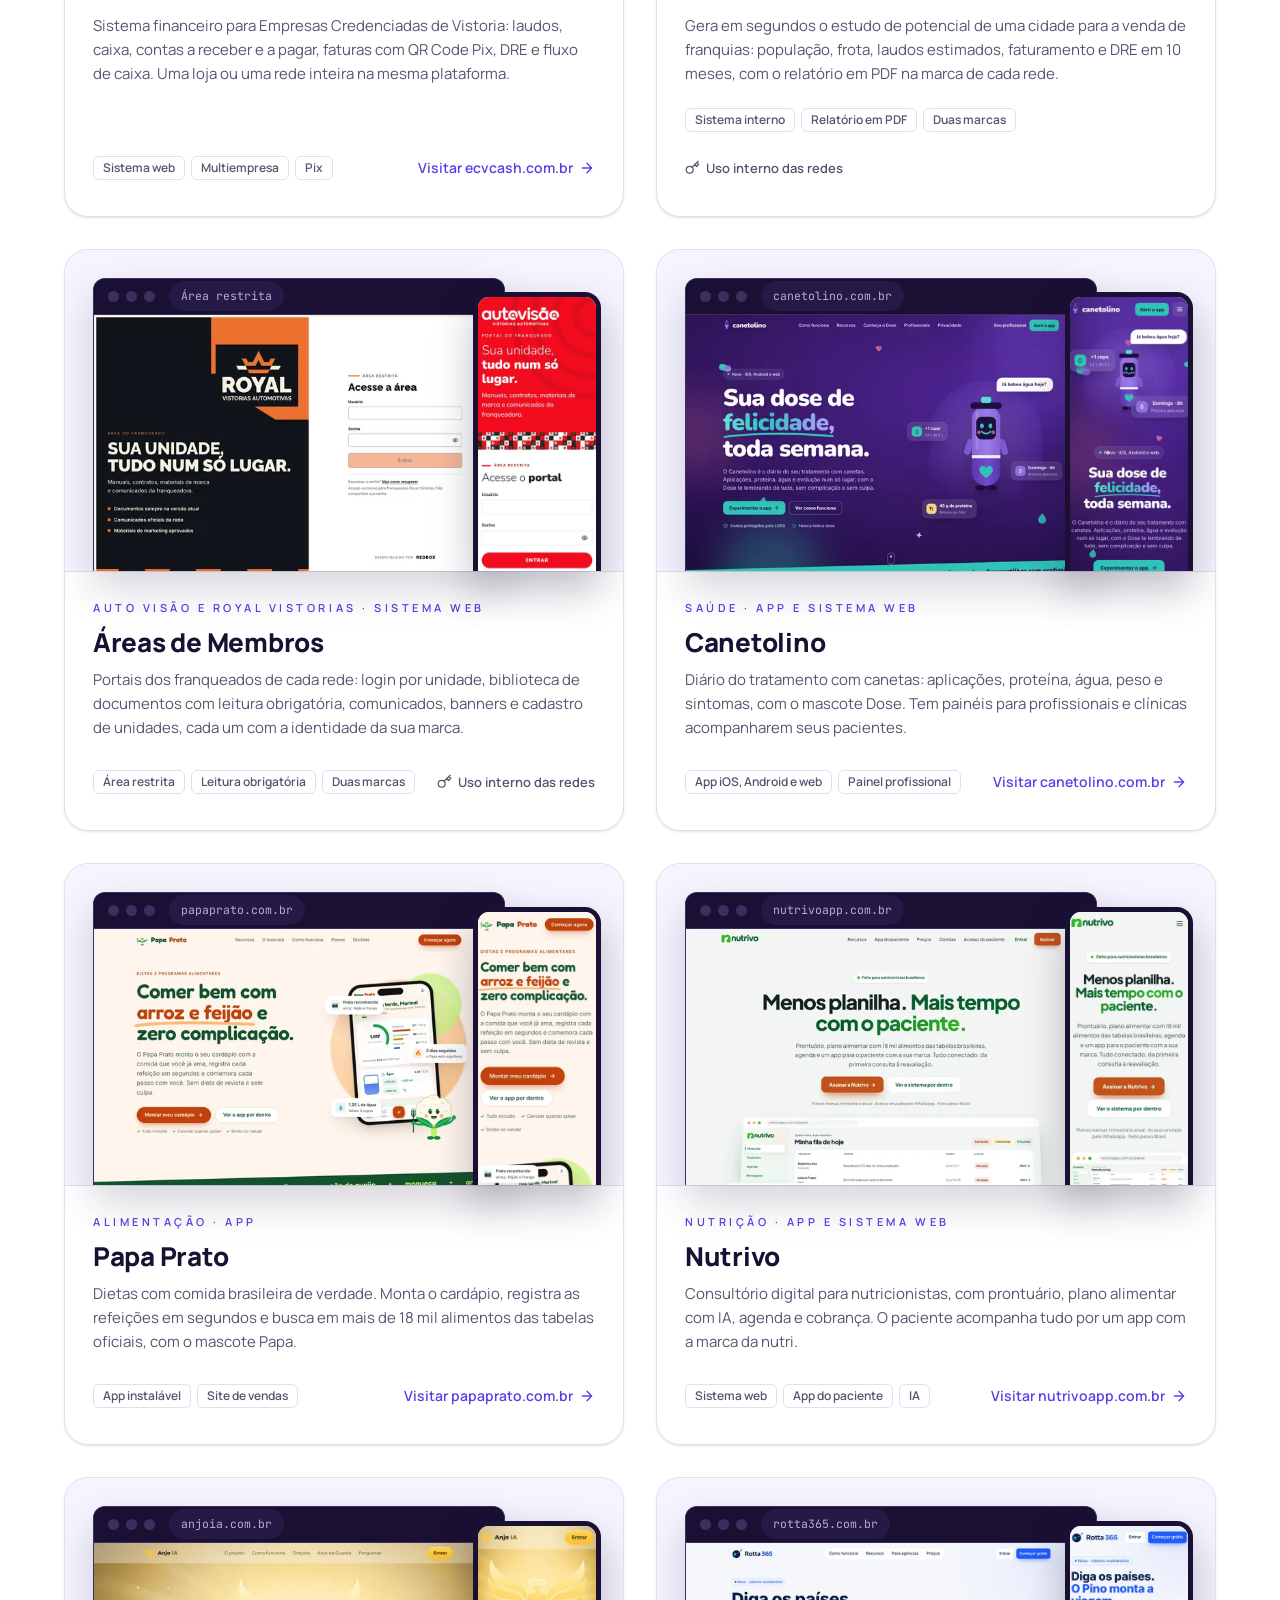
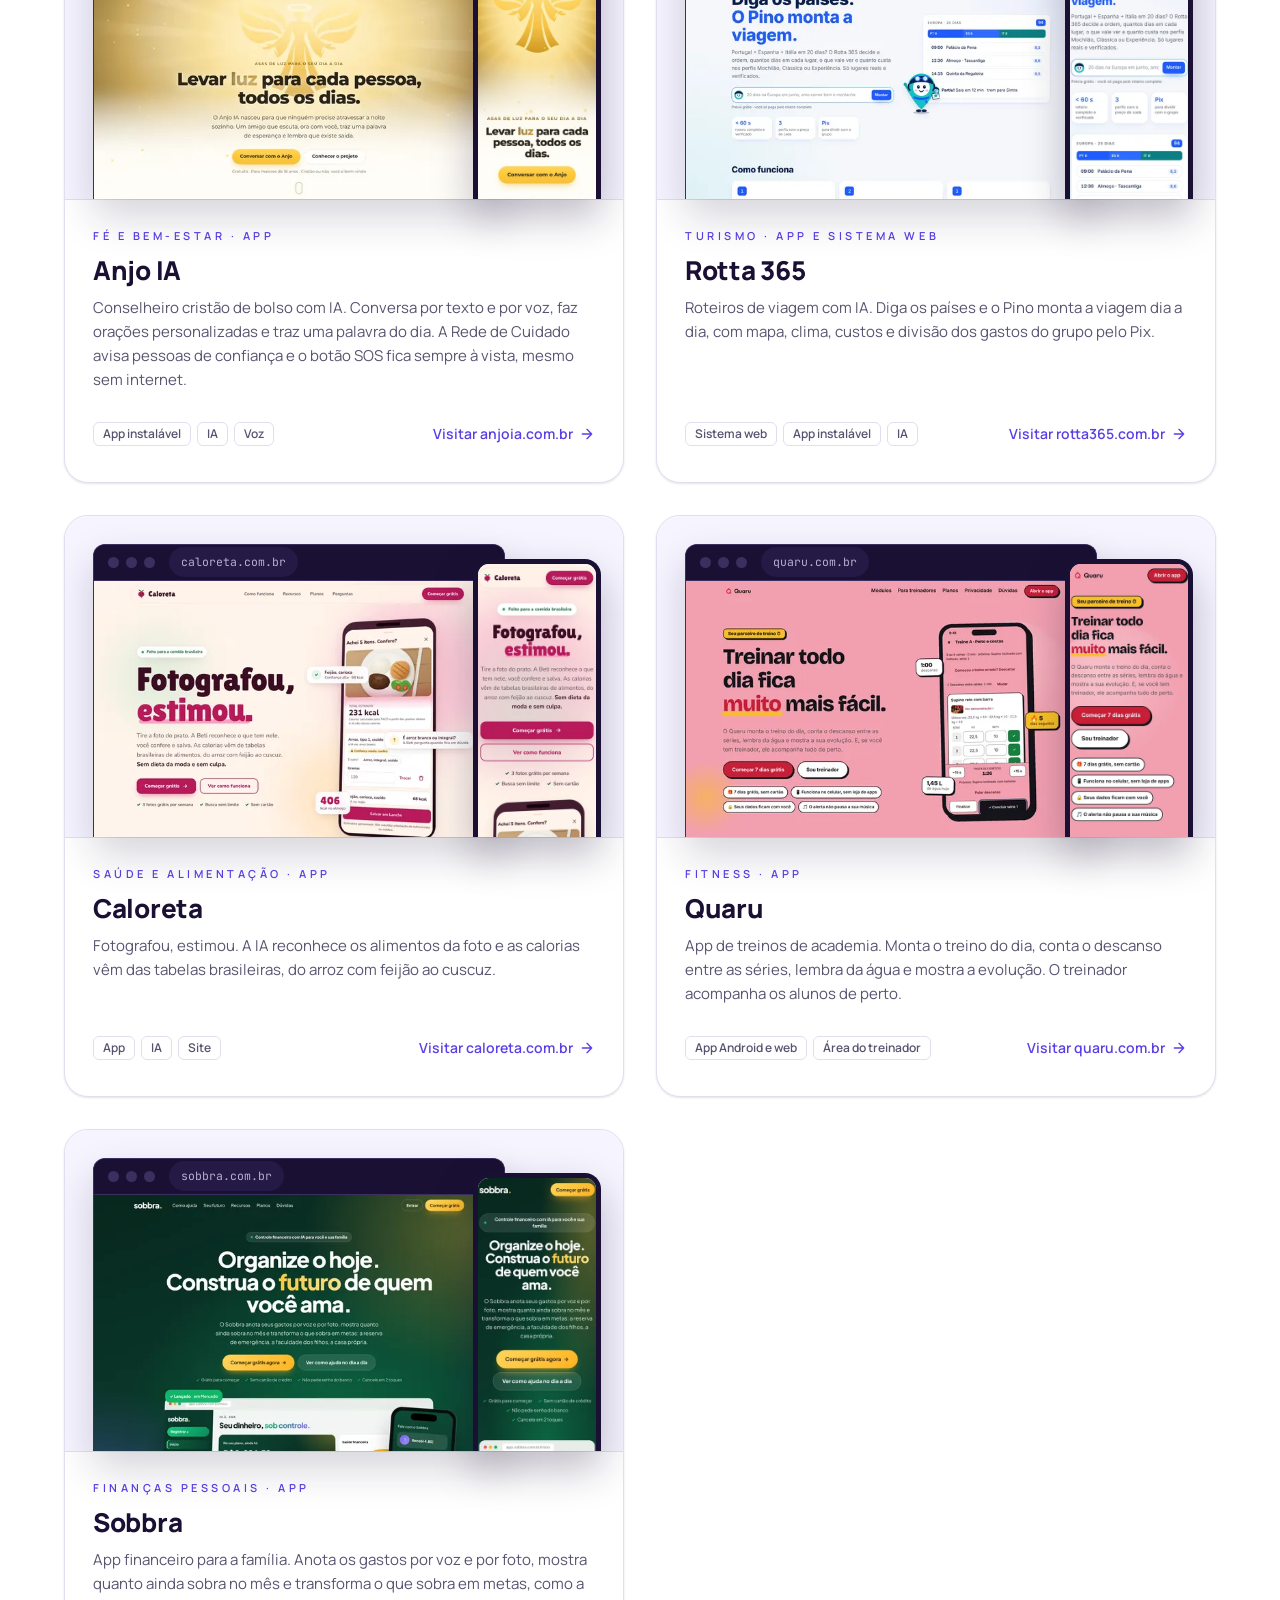
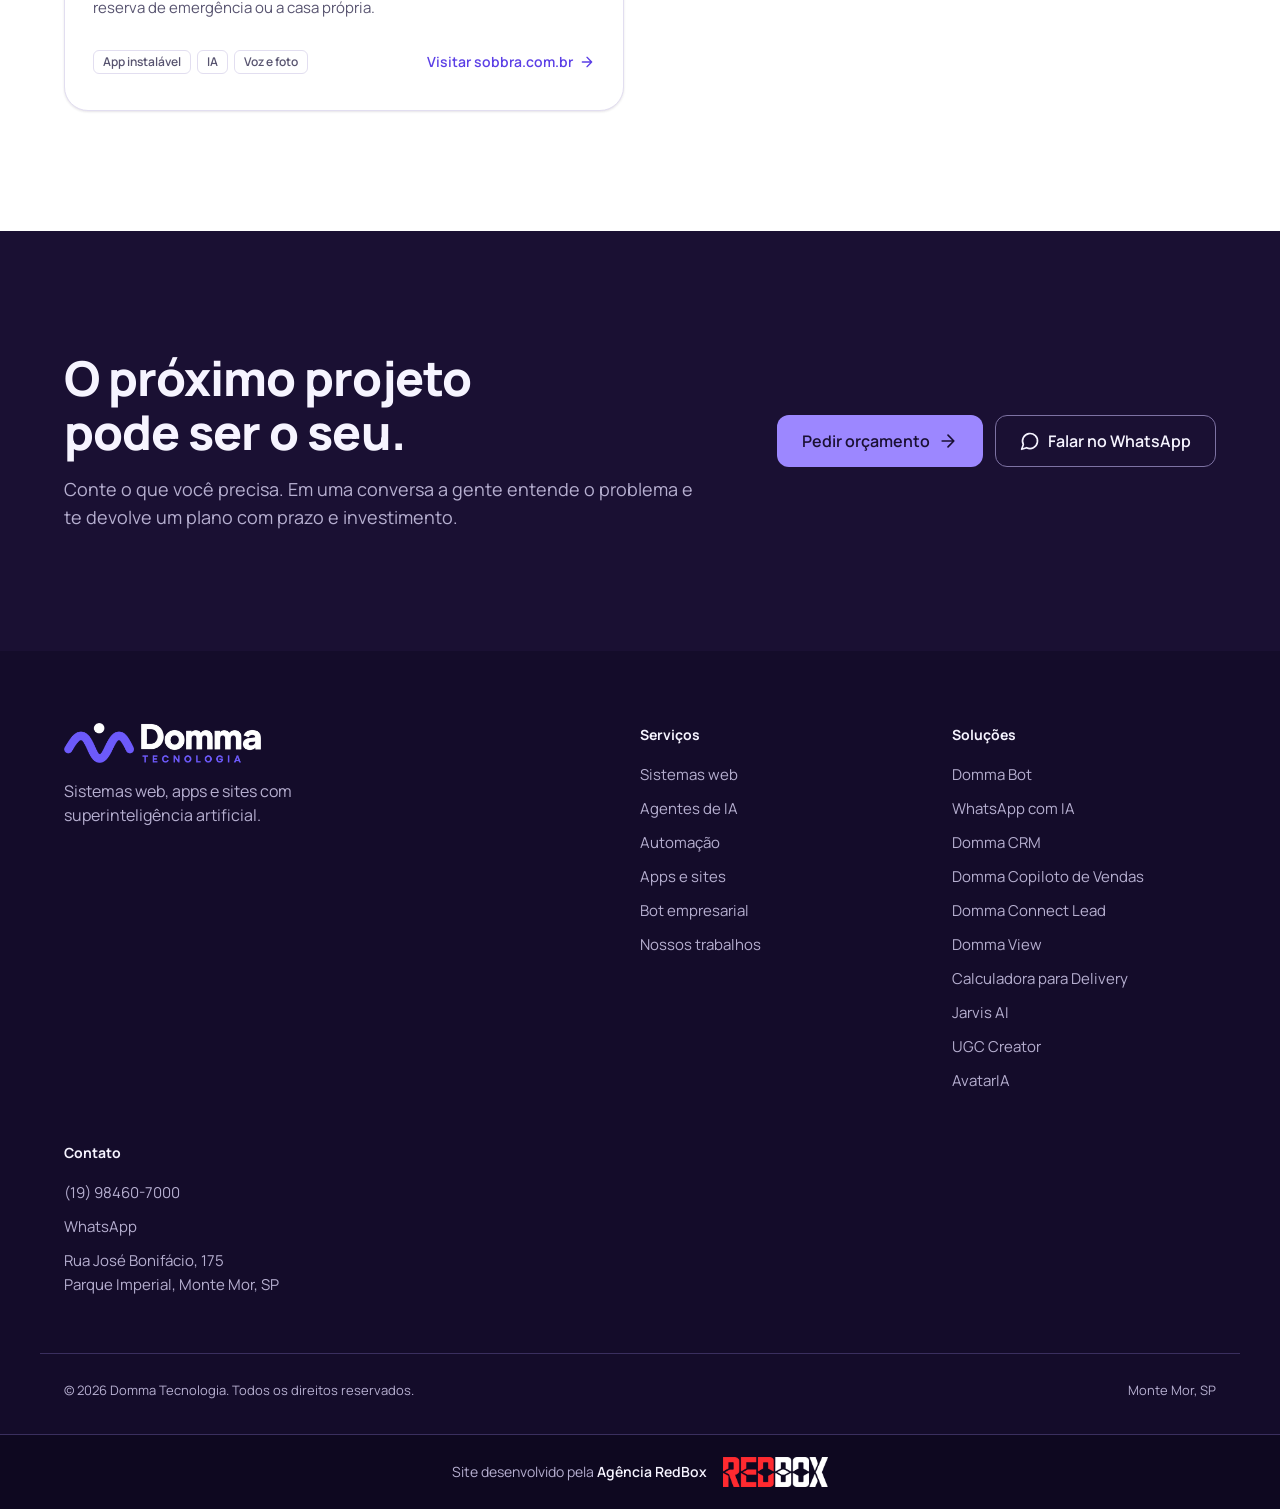
==== commit c75c573a: "Adiciona o Domma Copiloto de Vendas em Soluções Painel com três telas reais (copiloto no WhatsApp We" ====
--- a/trabalhos.html
+++ b/trabalhos.html
@@ -81,6 +81,7 @@
             <a href="/#domma-bot"><b>Domma Bot</b><span>Bot empresarial na sua VPS</span><em class="em-novo">Novo</em></a>
             <a href="/#domma-chat"><b>WhatsApp com IA</b><span>Domma Chat</span></a>
             <a href="/#domma-crm"><b>Domma CRM</b><span>Funil de vendas sem código</span></a>
+            <a href="/#domma-copiloto"><b>Domma Copiloto de Vendas</b><span>IA que sugere a resposta no WhatsApp</span><em>Acesso antecipado</em></a>
             <a href="/#domma-connect-lead"><b>Domma Connect Lead</b><span>Campanhas no WhatsApp</span><em>Acesso antecipado</em></a>
             <a href="/#domma-view"><b>Domma View</b><span>Acesso e suporte remoto</span><em>Acesso antecipado</em></a>
             <a href="/#calculadora-delivery"><b>Calculadora para Delivery</b><span>Preço certo no iFood e outros apps</span><em class="em-food">Domma Food</em></a>
@@ -397,6 +398,7 @@
         <a href="/#domma-bot">Domma Bot</a>
         <a href="/#domma-chat">WhatsApp com IA</a>
         <a href="/#domma-crm">Domma CRM</a>
+        <a href="/#domma-copiloto">Domma Copiloto de Vendas</a>
         <a href="/#domma-connect-lead">Domma Connect Lead</a>
         <a href="/#domma-view">Domma View</a>
         <a href="/#calculadora-delivery">Calculadora para Delivery</a>
